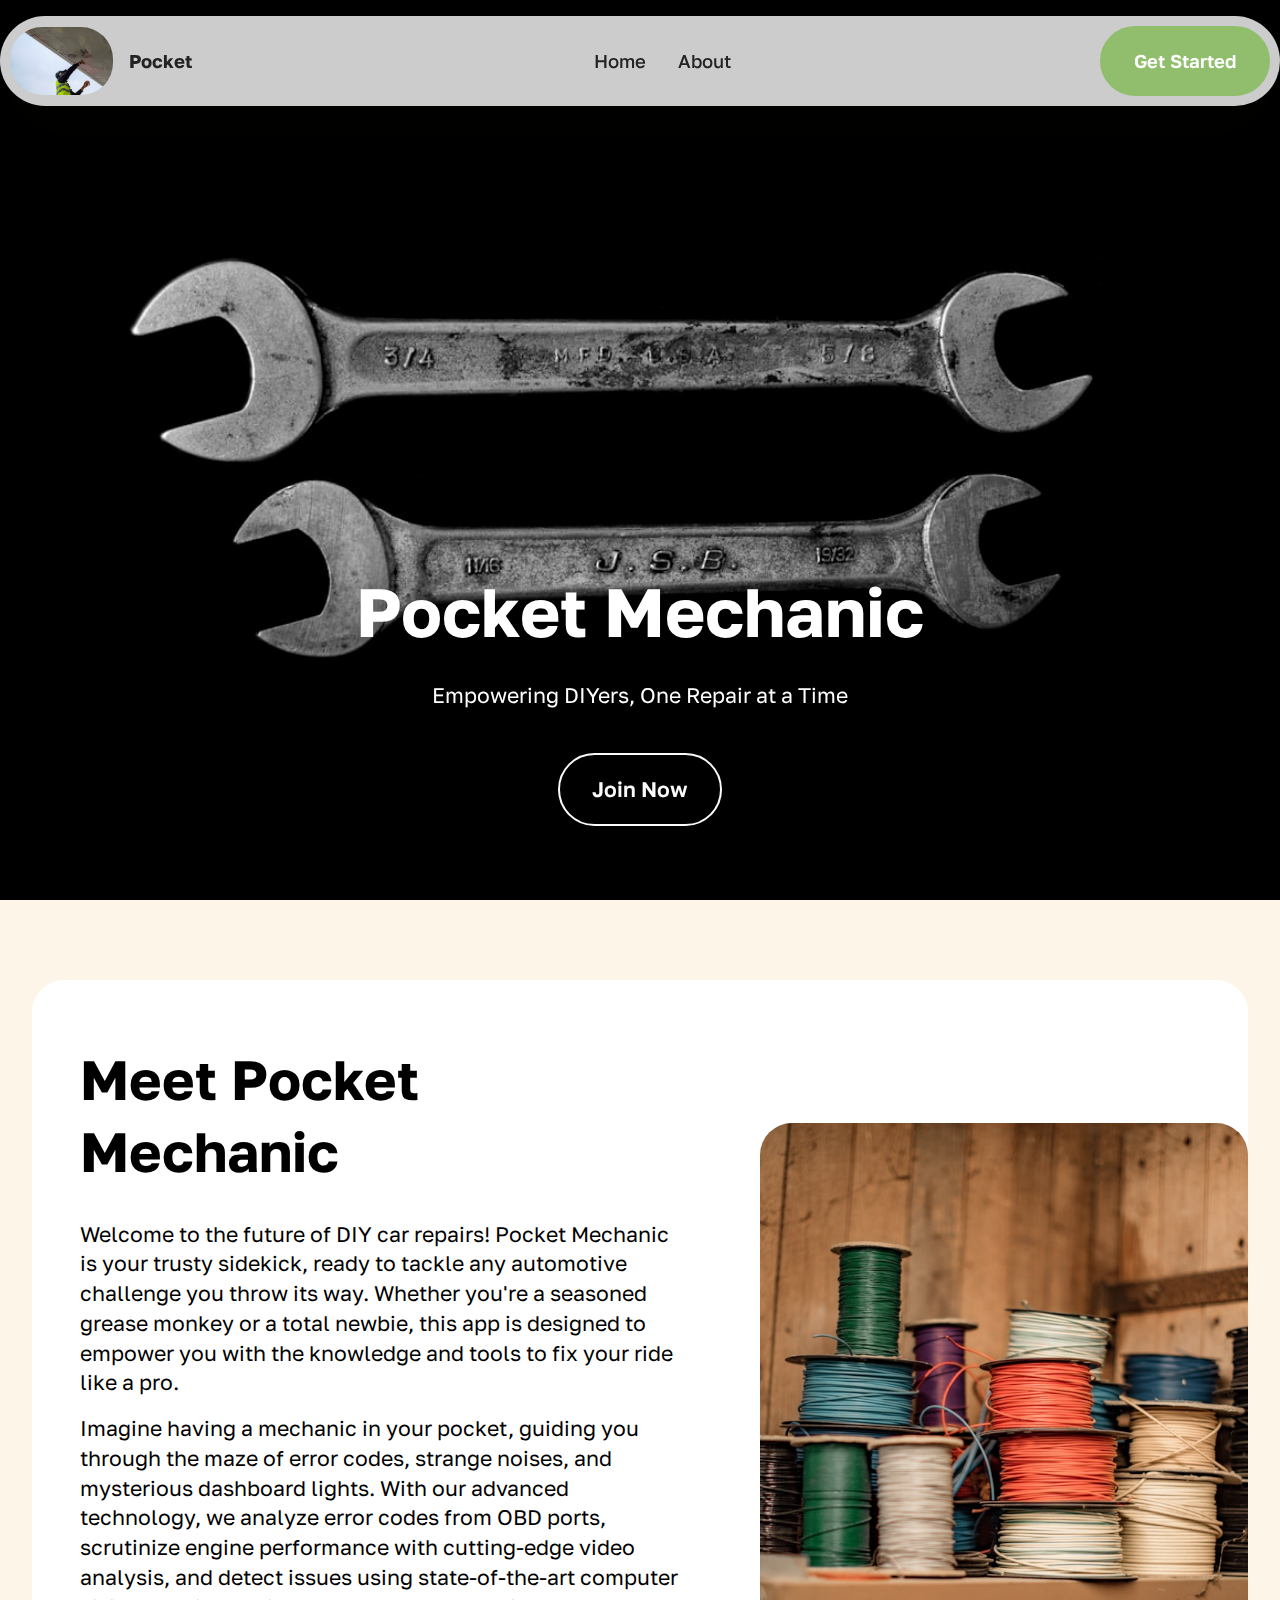
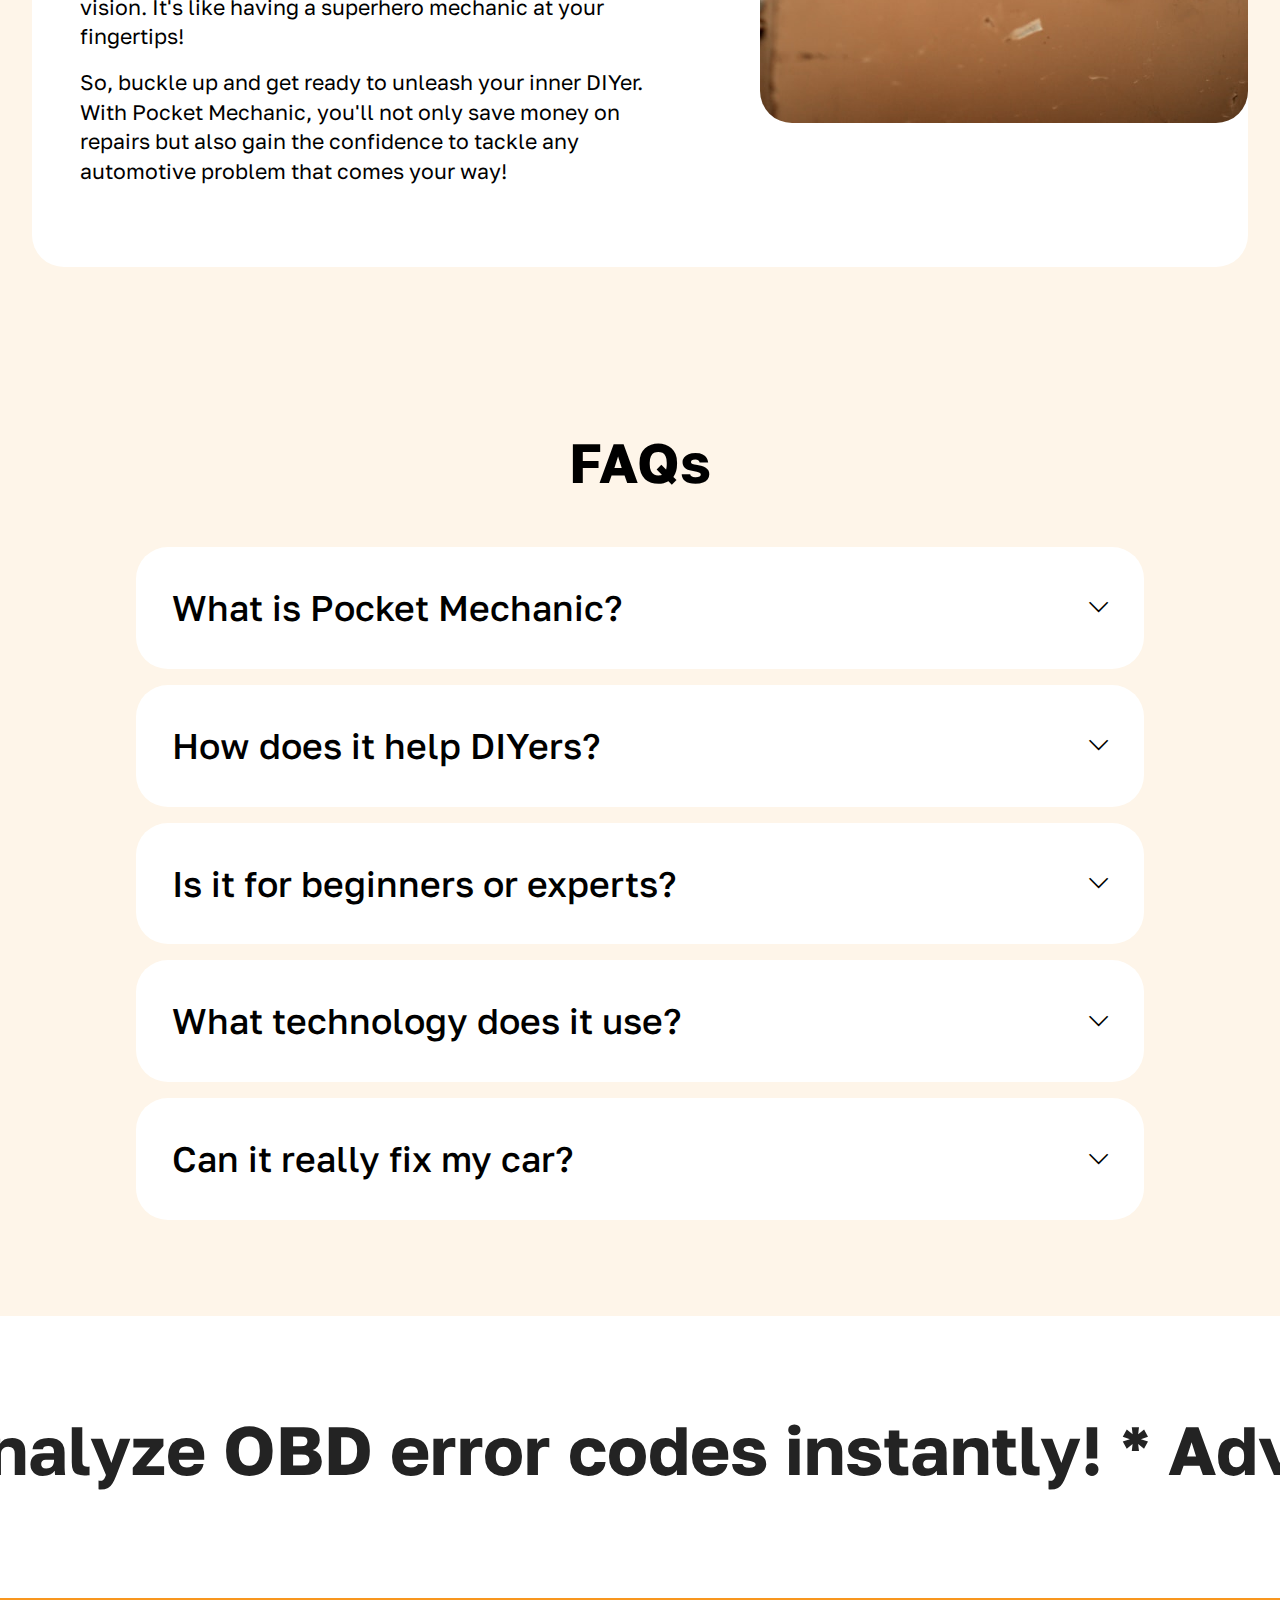
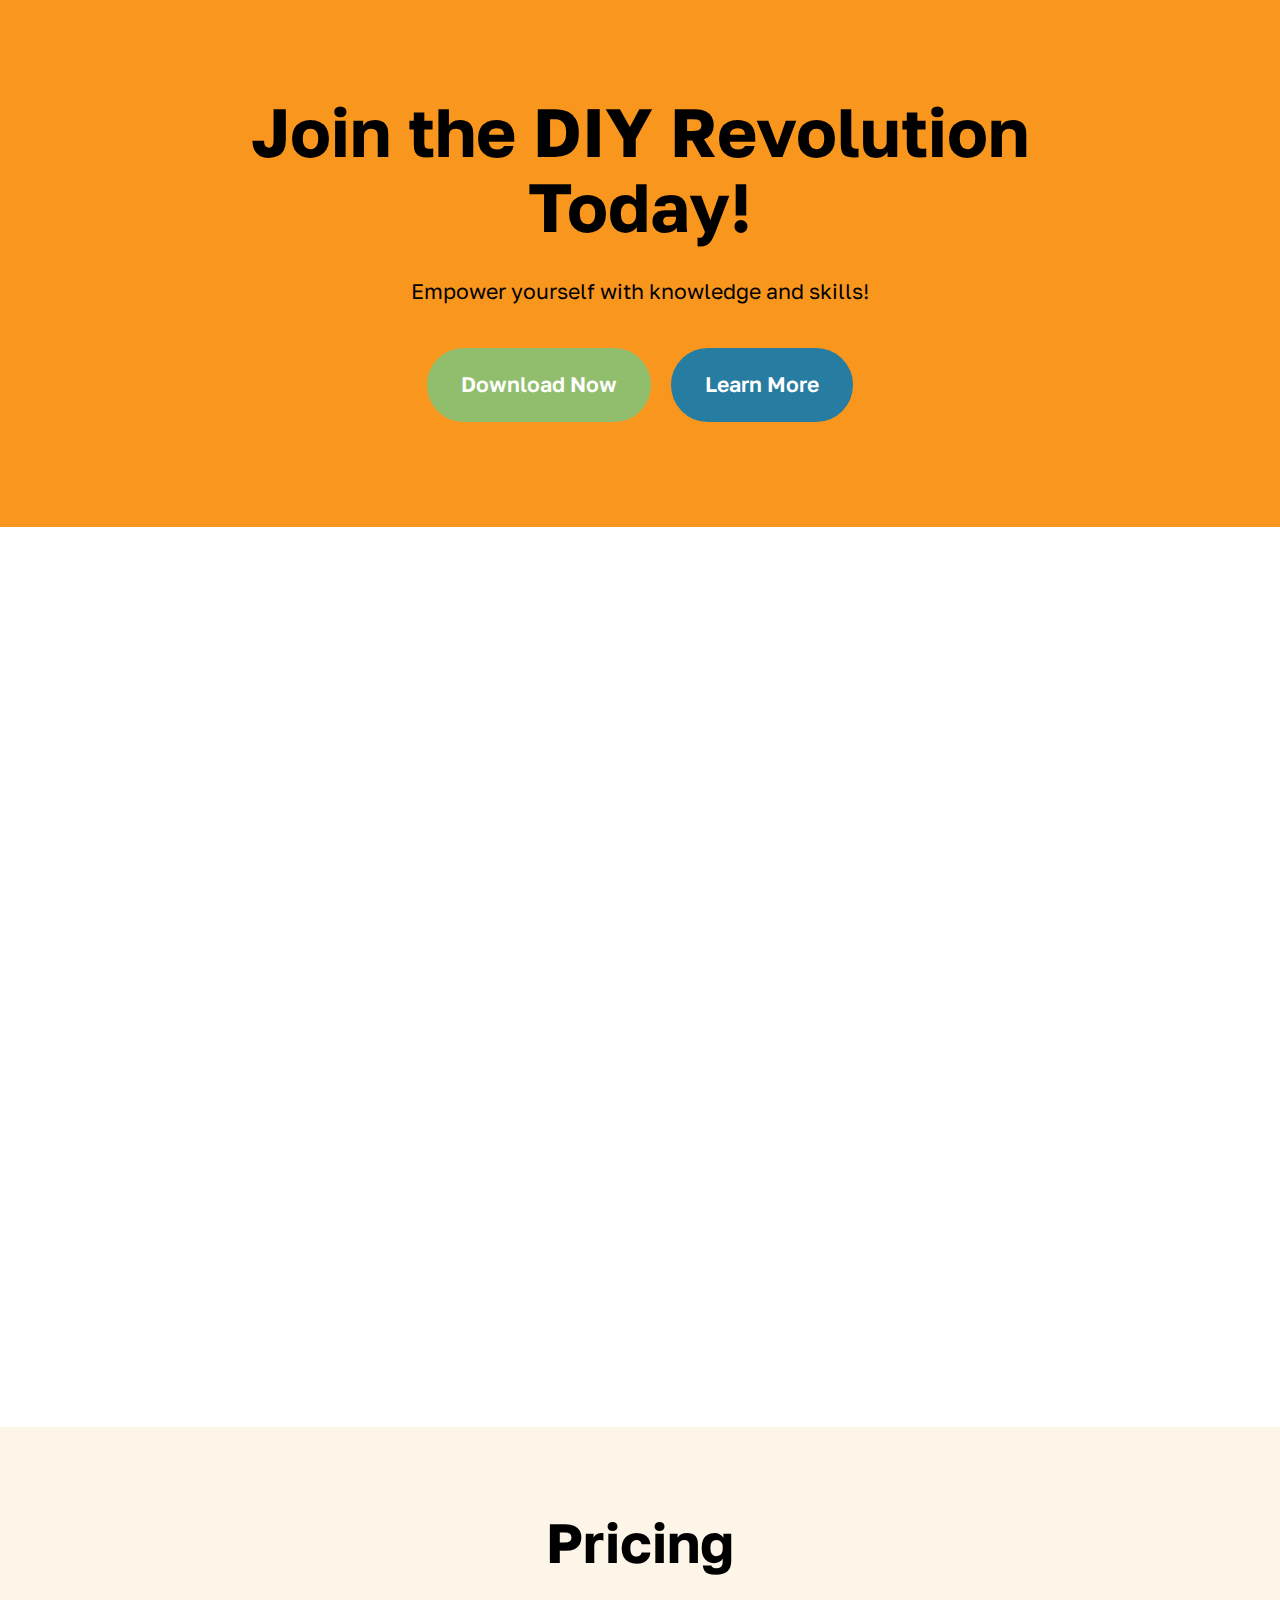
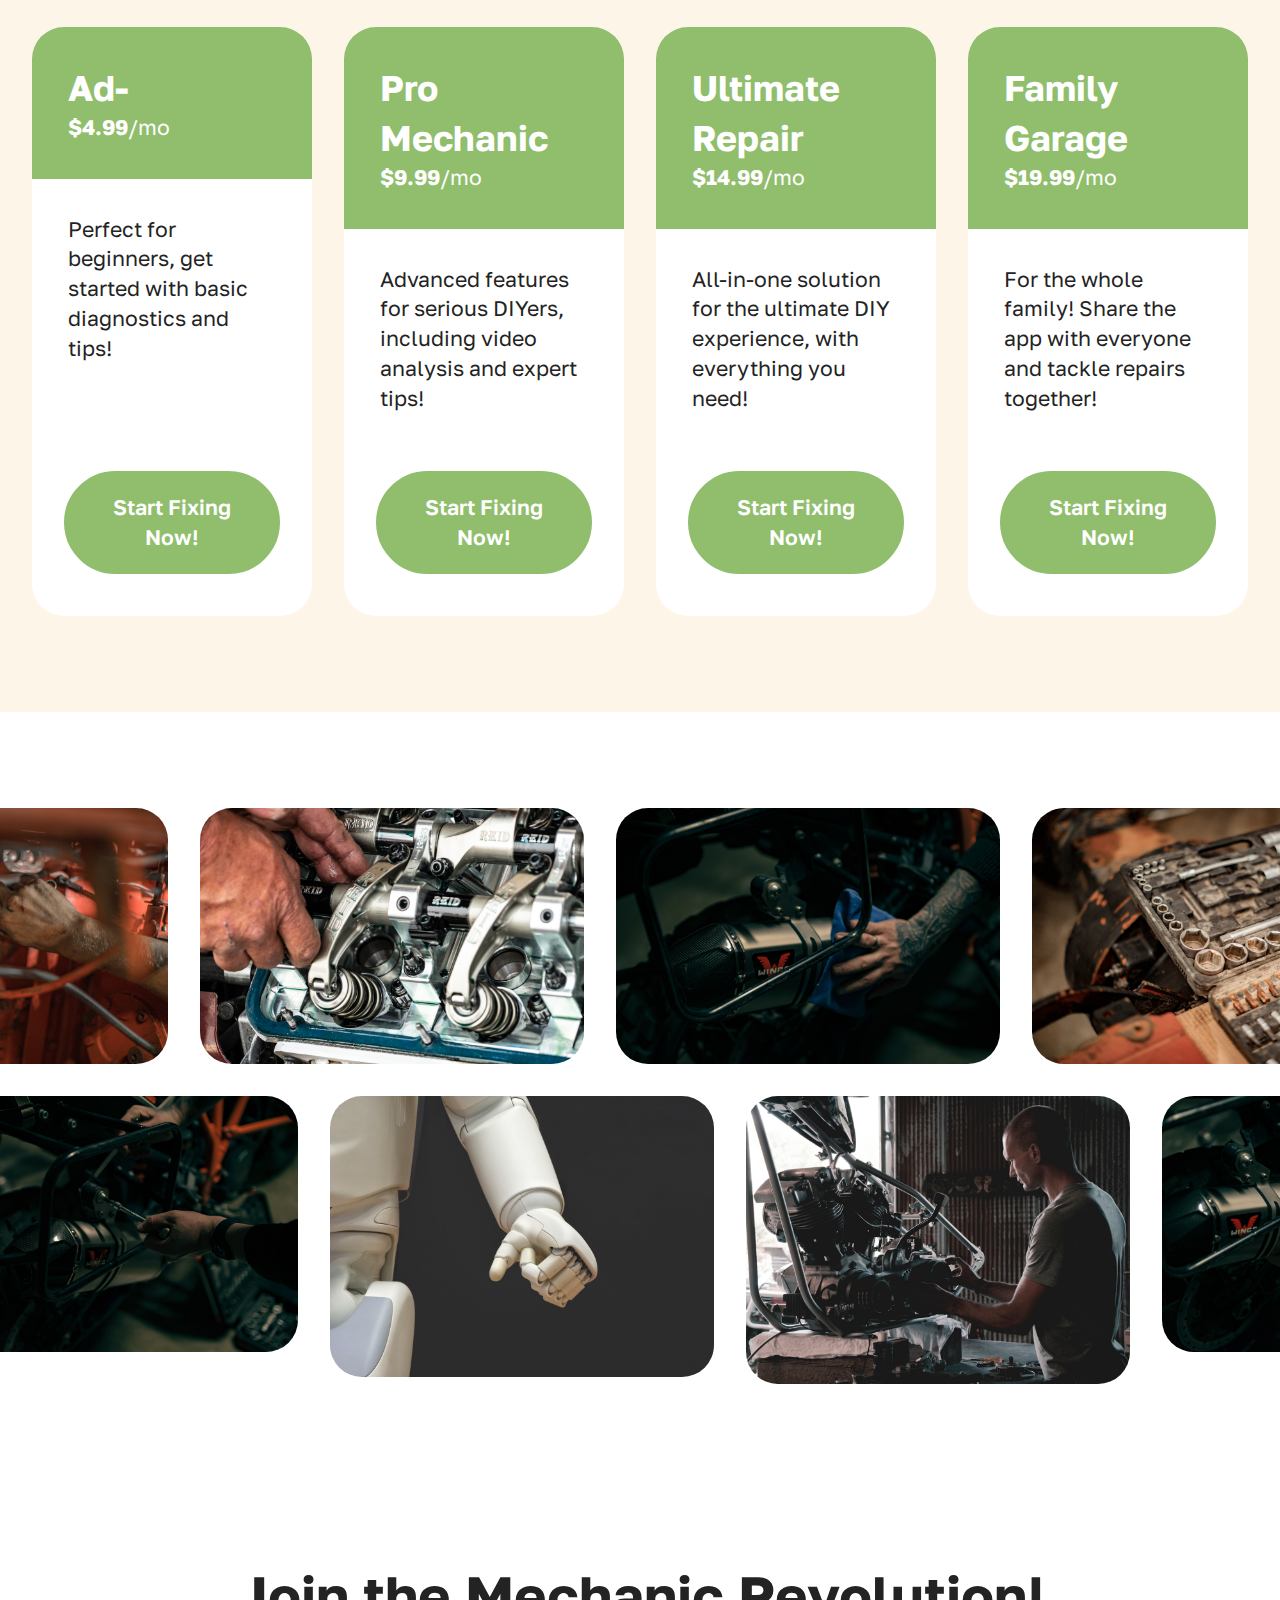
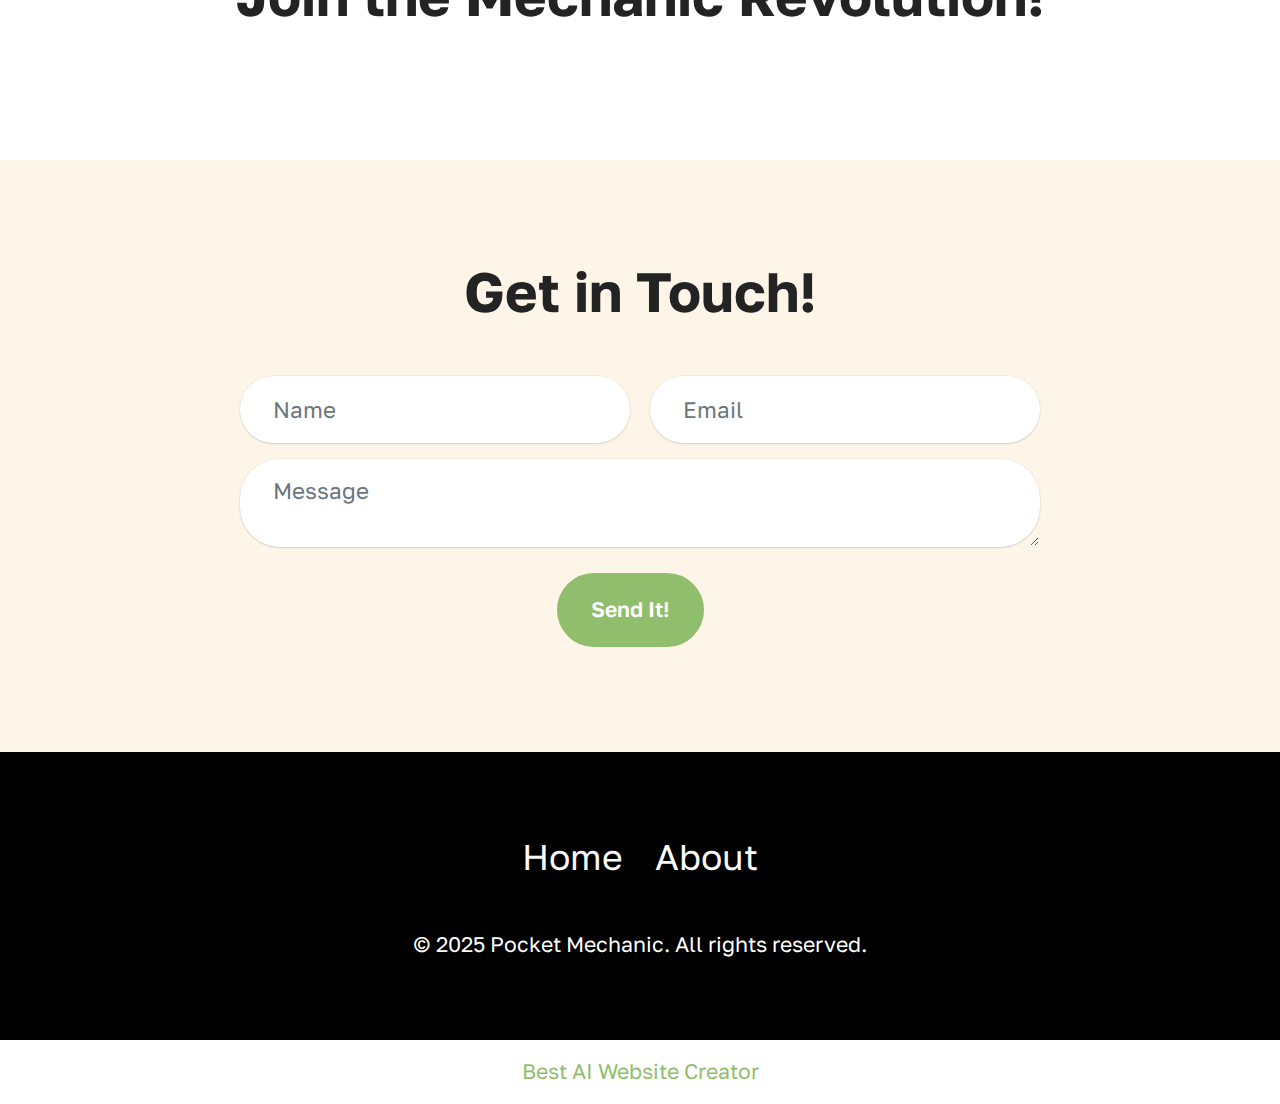
==== index.html @ a7da2019 "initial baseplate for company page" ====
<!DOCTYPE html>
<html  >
<head>
  <!-- Site made with Mobirise Website Builder v5.9.18, https://mobirise.com -->
  <meta charset="UTF-8">
  <meta http-equiv="X-UA-Compatible" content="IE=edge">
  <meta name="generator" content="Mobirise v5.9.18, mobirise.com">
  <meta name="viewport" content="width=device-width, initial-scale=1, minimum-scale=1">
  <link rel="shortcut icon" href="assets/images/photo-1485310818226-f01c4269687f.jpeg" type="image/x-icon">
  <meta name="description" content="Pocket Mechanic empowers DIYers to repair their cars by diagnosing issues, analyzing error codes, and providing video assistance for all experience levels.">
  
  
  <title>Pocket Mechanic</title>
  <link rel="stylesheet" href="assets/web/assets/mobirise-icons2/mobirise2.css">
  <link rel="stylesheet" href="assets/bootstrap/css/bootstrap.min.css">
  <link rel="stylesheet" href="assets/bootstrap/css/bootstrap-grid.min.css">
  <link rel="stylesheet" href="assets/bootstrap/css/bootstrap-reboot.min.css">
  <link rel="stylesheet" href="assets/parallax/jarallax.css">
  <link rel="stylesheet" href="assets/dropdown/css/style.css">
  <link rel="stylesheet" href="assets/socicon/css/styles.css">
  <link rel="stylesheet" href="assets/theme/css/style.css">
  <link rel="preload" href="https://fonts.googleapis.com/css2?family=Golos+Text:wght@400;700&display=swap&display=swap" as="style" onload="this.onload=null;this.rel='stylesheet'">
  <noscript><link rel="stylesheet" href="https://fonts.googleapis.com/css2?family=Golos+Text:wght@400;700&display=swap&display=swap"></noscript>
  <link rel="preload" as="style" href="assets/mobirise/css/mbr-additional.css?v=jLQLqZ"><link rel="stylesheet" href="assets/mobirise/css/mbr-additional.css?v=jLQLqZ" type="text/css">

  
  
  
</head>
<body>
  
  <section data-bs-version="5.1" class="menu menu2 cid-uzS2VTYPEW" once="menu" id="menu-5-uzS2VTYPEW">
	

	<nav class="navbar navbar-dropdown navbar-fixed-top navbar-expand-lg">
		<div class="container">
			<div class="navbar-brand">
				<span class="navbar-logo">
					<a href="https://mobiri.se">
						<img src="assets/images/photo-1485310818226-f01c4269687f.jpeg" alt="Mobirise Website Builder" style="height: 4.3rem;">
					</a>
				</span>
				<span class="navbar-caption-wrap"><a class="navbar-caption text-black display-4" href="https://mobiri.se">Pocket</a></span>
			</div>
			<button class="navbar-toggler" type="button" data-toggle="collapse" data-bs-toggle="collapse" data-target="#navbarSupportedContent" data-bs-target="#navbarSupportedContent" aria-controls="navbarNavAltMarkup" aria-expanded="false" aria-label="Toggle navigation">
				<div class="hamburger">
					<span></span>
					<span></span>
					<span></span>
					<span></span>
				</div>
			</button>
			<div class="collapse navbar-collapse" id="navbarSupportedContent">
				<ul class="navbar-nav nav-dropdown" data-app-modern-menu="true"><li class="nav-item">
						<a class="nav-link link text-black text-primary display-4" href="index.html#hero-17-uzS2VTZpd4">Home</a>
					</li>
					<li class="nav-item">
						<a class="nav-link link text-black text-primary display-4" href="index.html#about-us-5-uzS2VTZmTd" aria-expanded="false">About<br></a>
					</li></ul>
				
				<div class="navbar-buttons mbr-section-btn">
					<a class="btn btn-primary display-4" href="https://mobiri.se">Get Started</a>
				</div>
			</div>
		</div>
	</nav>
</section>

<section data-bs-version="5.1" class="header16 cid-uzS2VTZpd4 mbr-fullscreen mbr-parallax-background" id="hero-17-uzS2VTZpd4">
  
  
  <div class="container-fluid">
    <div class="row">
      <div class="content-wrap col-12 col-md-12">
        <h1 class="mbr-section-title mbr-fonts-style mbr-white mb-4 display-1">
          <strong>Pocket Mechanic</strong>
        </h1>
        
        <p class="mbr-fonts-style mbr-text mbr-white mb-4 display-7">Empowering DIYers, One Repair at a Time</p>
        <div class="mbr-section-btn">
          <a class="btn btn-white-outline display-7" href="https://mobiri.se">Join Now</a>
        </div>
      </div>
    </div>
  </div>
</section>

<section data-bs-version="5.1" class="article05 cid-uzS2VTZmTd" id="about-us-5-uzS2VTZmTd">
  

  
  

  <div class="container">
    <div class="row justify-content-center align-items-center">
      <div class="col-12">
        <div class="card-wrapper">
          <div class="row">
            <div class="col-12 col-md-12 col-lg-5 image-wrapper">
              <img class="w-100" src="assets/images/photo-1599256871679-6a154745680b.jpeg" alt="Mobirise Website Builder">
            </div>
            <div class="col-12 col-lg col-md-12">
              <div class="text-wrapper align-left">
                <h1 class="mbr-section-title mbr-fonts-style mb-4 display-2">
                  <strong>Meet Pocket Mechanic</strong>
                </h1>
                <p class="mbr-text mbr-fonts-style mb-3 display-7">Welcome to the future of DIY car repairs! Pocket Mechanic is your trusty sidekick, ready to tackle any automotive challenge you throw its way. Whether you're a seasoned grease monkey or a total newbie, this app is designed to empower you with the knowledge and tools to fix your ride like a pro.</p>
                <p class="mbr-text mbr-fonts-style mb-3 display-7">Imagine having a mechanic in your pocket, guiding you through the maze of error codes, strange noises, and mysterious dashboard lights. With our advanced technology, we analyze error codes from OBD ports, scrutinize engine performance with cutting-edge video analysis, and detect issues using state-of-the-art computer vision. It's like having a superhero mechanic at your fingertips!</p>
                <p class="mbr-text mbr-fonts-style display-7">So, buckle up and get ready to unleash your inner DIYer. With Pocket Mechanic, you'll not only save money on repairs but also gain the confidence to tackle any automotive problem that comes your way!</p>
                
              </div>
            </div>
          </div>
        </div>
      </div>
    </div>
  </div>
</section>

<section data-bs-version="5.1" class="list1 cid-uzS2VTZFKV" id="faq-1-uzS2VTZFKV">
    
    
    <div class="container">
        <div class="row justify-content-center">
            <div class="col-12 col-md-12 col-lg-10 m-auto">
                <div class="content">
                    <div class="row justify-content-center mb-5">
                        <div class="col-12 content-head">
                            <div class="mbr-section-head">
                                <h4 class="mbr-section-title mbr-fonts-style align-center mb-0 display-2">
                                    <strong>FAQs</strong>
                                </h4>
                                
                            </div>
                        </div>
                    </div>
                    <div id="bootstrap-accordion_2" class="panel-group accordionStyles accordion" role="tablist" aria-multiselectable="true">
                        <div class="card">
                            <div class="card-header" role="tab" id="headingOne">
                                <a role="button" class="panel-title collapsed" data-toggle="collapse" data-bs-toggle="collapse" data-core="" href="#collapse1_2" aria-expanded="false" aria-controls="collapse1">
                                    <h6 class="panel-title-edit mbr-semibold mbr-fonts-style mb-0 display-5">What is Pocket Mechanic?</h6>
                                    <span class="sign mbr-iconfont mobi-mbri-arrow-down"></span>
                                </a>
                            </div>
                            <div id="collapse1_2" class="panel-collapse noScroll collapse" role="tabpanel" aria-labelledby="headingOne" data-parent="#accordion" data-bs-parent="#bootstrap-accordion_2">
                                <div class="panel-body">
                                    <p class="mbr-fonts-style panel-text display-7">Your ultimate sidekick for car repairs!</p>
                                </div>
                            </div>
                        </div>
                        <div class="card">
                            <div class="card-header" role="tab" id="headingOne">
                                <a role="button" class="panel-title collapsed" data-toggle="collapse" data-bs-toggle="collapse" data-core="" href="#collapse2_2" aria-expanded="false" aria-controls="collapse2">
                                    <h6 class="panel-title-edit mbr-semibold mbr-fonts-style mb-0 display-5">How does it help DIYers?</h6>
                                    <span class="sign mbr-iconfont mobi-mbri-arrow-down"></span>
                                </a>
                            </div>
                            <div id="collapse2_2" class="panel-collapse noScroll collapse" role="tabpanel" aria-labelledby="headingOne" data-parent="#accordion" data-bs-parent="#bootstrap-accordion_2">
                                <div class="panel-body">
                                    <p class="mbr-fonts-style panel-text display-7">It decodes error messages and diagnoses issues!</p>
                                </div>
                            </div>
                        </div>
                        <div class="card">
                            <div class="card-header" role="tab" id="headingOne">
                                <a role="button" class="panel-title collapsed" data-toggle="collapse" data-bs-toggle="collapse" data-core="" href="#collapse3_2" aria-expanded="false" aria-controls="collapse3">
                                    <h6 class="panel-title-edit mbr-semibold mbr-fonts-style mb-0 display-5">Is it for beginners or experts?</h6>
                                    <span class="sign mbr-iconfont mobi-mbri-arrow-down"></span>
                                </a>
                            </div>
                            <div id="collapse3_2" class="panel-collapse noScroll collapse" role="tabpanel" aria-labelledby="headingOne" data-parent="#accordion" data-bs-parent="#bootstrap-accordion_2">
                                <div class="panel-body">
                                    <p class="mbr-fonts-style panel-text display-7">Perfect for everyone, from rookies to pros!</p>
                                </div>
                            </div>
                        </div>
                        <div class="card">
                            <div class="card-header" role="tab" id="headingOne">
                                <a role="button" class="panel-title collapsed" data-toggle="collapse" data-bs-toggle="collapse" data-core="" href="#collapse4_2" aria-expanded="false" aria-controls="collapse4">
                                    <h6 class="panel-title-edit mbr-semibold mbr-fonts-style mb-0 display-5">What technology does it use?</h6>
                                    <span class="sign mbr-iconfont mobi-mbri-arrow-down"></span>
                                </a>
                            </div>
                            <div id="collapse4_2" class="panel-collapse noScroll collapse" role="tabpanel" aria-labelledby="headingOne" data-parent="#accordion" data-bs-parent="#bootstrap-accordion_2">
                                <div class="panel-body">
                                    <p class="mbr-fonts-style panel-text display-7">Advanced video analysis and computer vision!</p>
                                </div>
                            </div>
                        </div>
                        <div class="card">
                            <div class="card-header" role="tab" id="headingOne">
                                <a role="button" class="panel-title collapsed" data-toggle="collapse" data-bs-toggle="collapse" data-core="" href="#collapse5_2" aria-expanded="false" aria-controls="collapse5">
                                    <h6 class="panel-title-edit mbr-semibold mbr-fonts-style mb-0 display-5">Can it really fix my car?</h6>
                                    <span class="sign mbr-iconfont mobi-mbri-arrow-down"></span>
                                </a>
                            </div>
                            <div id="collapse5_2" class="panel-collapse noScroll collapse" role="tabpanel" aria-labelledby="headingOne" data-parent="#accordion" data-bs-parent="#bootstrap-accordion_2">
                                <div class="panel-body">
                                    <p class="mbr-fonts-style panel-text display-7">It'll guide you to fix it like a pro!</p>
                                </div>
                            </div>
                        </div>
                        
                    </div>
                </div>
            </div>
        </div>
    </div>
</section>

<section data-bs-version="5.1" class="gallery10 cid-uzS2VU0Jhd" id="features-69-uzS2VU0Jhd">
  


  <div class="container-fluid">

      <div class="loop-container">
        <div class="item display-1" data-linewords="Analyze OBD error codes instantly! * Advanced video analysis for engine performance! * " data-direction="-1" data-speed="0.05">☁️ Best offers ☁️ Free delivery ☁️ Perfect design ☁️ Comfort ☁️ Support 24/7 ☁️ Vibes</div>

        <div class="item display-1" data-linewords="Analyze OBD error codes instantly! * Advanced video analysis for engine performance! * " data-direction="-1" data-speed="0.05">☁️ Best offers ☁️ Free delivery ☁️ Perfect design ☁️ Comfort ☁️ Support 24/7 ☁️ Vibes</div>
      </div>
    
  </div>
</section>

<section data-bs-version="5.1" class="header09 cid-uzS2VU05qk" id="call-to-action-7-uzS2VU05qk">
    
    
    
    <div class="container">
        <div class="row">
            <div class="col-12 col-md-8">
                <h1 class="mbr-section-title mbr-fonts-style mb-4 display-1">
                    <strong>Join the DIY Revolution Today!</strong>
                </h1>
                <p class="mbr-fonts-style mbr-text mb-4 display-7">Empower yourself with knowledge and skills!</p>
                <div class="mbr-section-btn">
                    <a class="btn btn-primary display-7" href="https://mobiri.se">Download Now</a> 
                    <a class="btn btn-secondary display-7" href="https://mobiri.se">Learn More</a>
                </div>
            </div>
        </div>
    </div>
</section>

<section data-bs-version="5.1" class="image02 cid-uzS2VU0Du1 mbr-fullscreen mbr-parallax-background" id="image-13-uzS2VU0Du1">
    
    
    <div class="container">
        <div class="row"></div>
    </div>
</section>

<section data-bs-version="5.1" class="pricing1 cid-uzS2VU0I8c" id="pricing-cards-1-uzS2VU0I8c">
    
    
    <div class="container-fluid">
        <div class="row justify-content-center">
            <div class="col-12 content-head">
                <div class="mbr-section-head mb-5">
                    <h4 class="mbr-section-title mbr-fonts-style align-center mb-0 display-2"><strong>Pricing</strong></h4>
                    
                </div>
            </div>
        </div>
        <div class="row">
            <div class="item features-without-image col-12 col-md-6 col-lg-3 item-mb active">
                <div class="item-wrapper">
                    <div class="item-head">
                        <h5 class="item-title mbr-fonts-style mb-0 display-5">
                            <strong>Ad-</strong></h5>
                        <h6 class="item-subtitle mbr-fonts-style mt-0 mb-0 display-7">
                            <strong>$4.99</strong>/mo
                        </h6>
                    </div>
                    <div class="item-content">
                        <p class="mbr-text mbr-fonts-style display-7">Perfect for beginners, get started with basic diagnostics and tips!</p>
                    </div>
                    <div class="mbr-section-btn item-footer">
                        <a href="" class="btn item-btn btn-primary display-7">Start Fixing Now!</a>
                    </div>
                </div>
            </div>
            <div class="item features-without-image col-12 col-md-6 col-lg-3 item-mb">
                <div class="item-wrapper">
                    <div class="item-head">
                        <h5 class="item-title mbr-fonts-style mb-0 display-5">
                            <strong>Pro Mechanic</strong>
                        </h5>
                        <h6 class="item-subtitle mbr-fonts-style mt-0 mb-0 display-7">
                            <strong>$9.99</strong>/mo
                        </h6>
                    </div>
                    <div class="item-content">
                        <p class="mbr-text mbr-fonts-style display-7">Advanced features for serious DIYers, including video analysis and expert tips!</p>
                    </div>
                    <div class="mbr-section-btn item-footer">
                        <a href="" class="btn item-btn btn-primary display-7">Start Fixing Now!</a>
                    </div>
                </div>
            </div>

            <div class="item features-without-image col-12 col-md-6 col-lg-3 item-mb">
                <div class="item-wrapper">
                    <div class="item-head">
                        <h5 class="item-title mbr-fonts-style mb-0 display-5">
                            <strong>Ultimate Repair</strong>
                        </h5>
                        <h6 class="item-subtitle mbr-fonts-style mt-0 mb-0 display-7">
                            <strong>$14.99</strong>/mo
                        </h6>
                    </div>
                    <div class="item-content">
                        <p class="mbr-text mbr-fonts-style display-7">All-in-one solution for the ultimate DIY experience, with everything you need!</p>
                    </div>
                    <div class="mbr-section-btn item-footer">
                        <a href="" class="btn item-btn btn-primary display-7">Start Fixing Now!</a>
                    </div>
                </div>
            </div>

            <div class="item features-without-image col-12 col-md-6 col-lg-3 item-mb">
                <div class="item-wrapper">
                    <div class="item-head">
                        <h5 class="item-title mbr-fonts-style mb-0 display-5">
                            <strong>Family Garage</strong>
                        </h5>
                        <h6 class="item-subtitle mbr-fonts-style mt-0 mb-0 display-7">
                            <strong>$19.99</strong>/mo
                        </h6>
                    </div>
                    <div class="item-content">
                        <p class="mbr-text mbr-fonts-style display-7">For the whole family! Share the app with everyone and tackle repairs together!</p>
                    </div>
                    <div class="mbr-section-btn item-footer">
                        <a href="" class="btn item-btn btn-primary display-7">Start Fixing Now!</a>
                    </div>
                </div>
            </div>
        </div>
    </div>
</section>

<section data-bs-version="5.1" class="gallery4 cid-uzS2VU0np6" id="gallery-12-uzS2VU0np6">
  
  
  <div class="container-fluid gallery-wrapper">
    <div class="row justify-content-center">
      <div class="col-12 content-head">
        
      </div>
    </div>
    <div class="grid-container">
      <div class="grid-container-1" style="transform: translate3d(-200px, 0px, 0px);">
        <div class="grid-item">
          <img src="assets/images/photo-1599256872237-5dcc0fbe9668.jpeg" alt="Mobirise Website Builder">
        </div>
        <div class="grid-item">
          <img src="assets/images/photo-1633990308758-b26aada5804e.jpeg" alt="Mobirise Website Builder">
        </div>
        <div class="grid-item">
          <img src="assets/images/photo-1636761358756-ef34b4ef036a.jpeg" alt="Mobirise Website Builder">
        </div>
        <div class="grid-item">
          <img src="assets/images/photo-1599256630570-afdac5a9b863.jpeg" alt="Mobirise Website Builder">
        </div>
      </div>
      <div class="grid-container-2" style="transform: translate3d(-70px, 0px, 0px);">
        <div class="grid-item">
          <img src="assets/images/photo-1636761358772-798789548d25.jpeg" alt="Mobirise Website Builder">
        </div>
        <div class="grid-item">
          <img src="assets/images/photo-1535378273068-9bb67d5beacd.jpeg" alt="Mobirise Website Builder">
        </div>
        <div class="grid-item">
          <img src="assets/images/photo-1517524206127-48bbd363f3d7.jpeg" alt="Mobirise Website Builder">
        </div>
        <div class="grid-item">
          <img src="assets/images/photo-1636761358954-cebc0e5dfebb.jpeg" alt="Mobirise Website Builder">
        </div>
      </div>
    </div>
  </div>
</section>

<section data-bs-version="5.1" class="social4 cid-uzS2VU1Gl8" id="follow-us-1-uzS2VU1Gl8">
    
    
    

    <div class="container">
        <div class="media-container-row">
            <div class="col-12">
                <h3 class="mbr-section-title align-center mb-5 mbr-fonts-style display-2">
                    <strong>Join the Mechanic Revolution!</strong>
                </h3>
                <div class="social-list align-center">
                    
                    
                    
                    
                    
                    
                    
                    
                    
                    
                    
                </div>
            </div>
        </div>
    </div>
</section>

<section data-bs-version="5.1" class="form5 cid-uzS2VU1hWl" id="contact-form-2-uzS2VU1hWl">
    
    
    <div class="container">
        <div class="row justify-content-center">
            <div class="col-12 content-head">
                <div class="mbr-section-head mb-5">
                    <h3 class="mbr-section-title mbr-fonts-style align-center mb-0 display-2">
                        <strong>Get in Touch!</strong>
                    </h3>
                    
                </div>
            </div>
        </div>
        <div class="row justify-content-center">
            <div class="col-lg-8 mx-auto mbr-form" data-form-type="formoid">
                <form action="https://mobirise.eu/" method="POST" class="mbr-form form-with-styler" data-form-title="Form Name"><input type="hidden" name="email" data-form-email="true" value="guEW9zhdR9j4Qug8tYwFhsvK3+Ggg02UHNoYr4RKjwijznH4uJjh3lCNgIlqNJsKAMjiv5BU+dGj13x2x0uBfaeKWdZNykgIWi8FunasXC1z5octSH1gdl1xgzSGGG5P">
                    <div class="row">
                        <div hidden="hidden" data-form-alert="" class="alert alert-success col-12">Thanks for filling out the form!</div>
                        <div hidden="hidden" data-form-alert-danger="" class="alert alert-danger col-12">
                            Oops...! some problem!
                        </div>
                    </div>
                    <div class="dragArea row">
                        <div class="col-md col-sm-12 form-group mb-3" data-for="name">
                            <input type="text" name="name" placeholder="Name" data-form-field="name" class="form-control" value="" id="name-contact-form-2-uzS2VU1hWl">
                        </div>
                        <div class="col-md col-sm-12 form-group mb-3" data-for="email">
                            <input type="email" name="email" placeholder="Email" data-form-field="email" class="form-control" value="" id="email-contact-form-2-uzS2VU1hWl">
                        </div>
                        <div class="col-12 form-group mb-3" data-for="textarea">
                            <textarea name="textarea" placeholder="Message" data-form-field="textarea" class="form-control" id="textarea-contact-form-2-uzS2VU1hWl"></textarea>
                        </div>
                        <div class="col-lg-12 col-md-12 col-sm-12 align-center mbr-section-btn">
                            <button type="submit" class="btn btn-primary display-7">Send It!</button>
                        </div>
                    </div>
                </form>
            </div>
        </div>
    </div>
</section>

<section data-bs-version="5.1" class="footer3 cid-uzS2VU1o4w" once="footers" id="footer-6-uzS2VU1o4w">

        

    

    <div class="container">
        <div class="row">
            <div class="row-links">
                <ul class="header-menu">
                  
                  
                  
                  
                <li class="header-menu-item mbr-fonts-style display-5">
                    <a href="#" class="text-white">Home</a>
                  </li><li class="header-menu-item mbr-fonts-style display-5">
                    <a href="#" class="text-white">About</a>
                  </li></ul>
              </div>

            
            <div class="col-12 mt-4">
                <p class="mbr-fonts-style copyright display-7">© 2025 Pocket Mechanic. All rights reserved.</p>
            </div>
        </div>
    </div>
</section><section class="display-7" style="padding: 0;align-items: center;justify-content: center;flex-wrap: wrap;    align-content: center;display: flex;position: relative;height: 4rem;"><a href="https://mobiri.se/2190306" style="flex: 1 1;height: 4rem;position: absolute;width: 100%;z-index: 1;"><img alt="" style="height: 4rem;" src="[data-uri]"></a><p style="margin: 0;text-align: center;" class="display-7">&#8204;</p><a style="z-index:1" href="https://mobirise.com/builder/ai-website-creator.html">Best AI Website Creator</a></section><script src="assets/bootstrap/js/bootstrap.bundle.min.js"></script>  <script src="assets/parallax/jarallax.js"></script>  <script src="assets/smoothscroll/smooth-scroll.js"></script>  <script src="assets/ytplayer/index.js"></script>  <script src="assets/dropdown/js/navbar-dropdown.js"></script>  <script src="assets/mbr-switch-arrow/mbr-switch-arrow.js"></script>  <script src="assets/scrollgallery/scroll-gallery.js"></script>  <script src="assets/theme/js/script.js"></script>  <script src="assets/formoid/formoid.min.js"></script>  
  
  
</body>
</html>
---- assets/web/assets/mobirise-icons2/mobirise2.css ----
@font-face {
  font-family: 'Moririse2';
  font-display: swap;
  src:  url('mobirise2.eot?f2bix4');
  src:  url('mobirise2.eot?f2bix4#iefix') format('embedded-opentype'),
    url('mobirise2.ttf?f2bix4') format('truetype'),
    url('mobirise2.woff?f2bix4') format('woff'),
    url('mobirise2.svg?f2bix4#mobirise2') format('svg');
  font-weight: normal;
  font-style: normal;
}

[class^="mobi-"], [class*=" mobi-"] {
  /* use !important to prevent issues with browser extensions that change fonts */
  font-family: 'Moririse2' !important;
  speak: none;
  font-style: normal;
  font-weight: normal;
  font-variant: normal;
  text-transform: none;
  line-height: 1;

  /* Better Font Rendering =========== */
  -webkit-font-smoothing: antialiased;
  -moz-osx-font-smoothing: grayscale;
}

.mobi-mbri-add-submenu:before {
  content: "\e900";
}
.mobi-mbri-alert:before {
  content: "\e901";
}
.mobi-mbri-align-center:before {
  content: "\e902";
}
.mobi-mbri-align-justify:before {
  content: "\e903";
}
.mobi-mbri-align-left:before {
  content: "\e904";
}
.mobi-mbri-align-right:before {
  content: "\e905";
}
.mobi-mbri-android:before {
  content: "\e906";
}
.mobi-mbri-apple:before {
  content: "\e907";
}
.mobi-mbri-arrow-down:before {
  content: "\e908";
}
.mobi-mbri-arrow-next:before {
  content: "\e909";
}
.mobi-mbri-arrow-prev:before {
  content: "\e90a";
}
.mobi-mbri-arrow-up:before {
  content: "\e90b";
}
.mobi-mbri-bold:before {
  content: "\e90c";
}
.mobi-mbri-bookmark:before {
  content: "\e90d";
}
.mobi-mbri-bootstrap:before {
  content: "\e90e";
}
.mobi-mbri-briefcase:before {
  content: "\e90f";
}
.mobi-mbri-browse:before {
  content: "\e910";
}
.mobi-mbri-bulleted-list:before {
  content: "\e911";
}
.mobi-mbri-calendar:before {
  content: "\e912";
}
.mobi-mbri-camera:before {
  content: "\e913";
}
.mobi-mbri-cart-add:before {
  content: "\e914";
}
.mobi-mbri-cart-full:before {
  content: "\e915";
}
.mobi-mbri-cash:before {
  content: "\e916";
}
.mobi-mbri-change-style:before {
  content: "\e917";
}
.mobi-mbri-chat:before {
  content: "\e918";
}
.mobi-mbri-clock:before {
  content: "\e919";
}
.mobi-mbri-close:before {
  content: "\e91a";
}
.mobi-mbri-cloud:before {
  content: "\e91b";
}
.mobi-mbri-code:before {
  content: "\e91c";
}
.mobi-mbri-contact-form:before {
  content: "\e91d";
}
.mobi-mbri-credit-card:before {
  content: "\e91e";
}
.mobi-mbri-cursor-click:before {
  content: "\e91f";
}
.mobi-mbri-cust-feedback:before {
  content: "\e920";
}
.mobi-mbri-database:before {
  content: "\e921";
}
.mobi-mbri-delivery:before {
  content: "\e922";
}
.mobi-mbri-desktop:before {
  content: "\e923";
}
.mobi-mbri-devices:before {
  content: "\e924";
}
.mobi-mbri-down:before {
  content: "\e925";
}
.mobi-mbri-download-2:before {
  content: "\e926";
}
.mobi-mbri-download:before {
  content: "\e927";
}
.mobi-mbri-drag-n-drop-2:before {
  content: "\e928";
}
.mobi-mbri-drag-n-drop:before {
  content: "\e929";
}
.mobi-mbri-edit-2:before {
  content: "\e92a";
}
.mobi-mbri-edit:before {
  content: "\e92b";
}
.mobi-mbri-error:before {
  content: "\e92c";
}
.mobi-mbri-extension:before {
  content: "\e92d";
}
.mobi-mbri-features:before {
  content: "\e92e";
}
.mobi-mbri-file:before {
  content: "\e92f";
}
.mobi-mbri-flag:before {
  content: "\e930";
}
.mobi-mbri-folder:before {
  content: "\e931";
}
.mobi-mbri-gift:before {
  content: "\e932";
}
.mobi-mbri-github:before {
  content: "\e933";
}
.mobi-mbri-globe-2:before {
  content: "\e934";
}
.mobi-mbri-globe:before {
  content: "\e935";
}
.mobi-mbri-growing-chart:before {
  content: "\e936";
}
.mobi-mbri-hearth:before {
  content: "\e937";
}
.mobi-mbri-help:before {
  content: "\e938";
}
.mobi-mbri-home:before {
  content: "\e939";
}
.mobi-mbri-hot-cup:before {
  content: "\e93a";
}
.mobi-mbri-idea:before {
  content: "\e93b";
}
.mobi-mbri-image-gallery:before {
  content: "\e93c";
}
.mobi-mbri-image-slider:before {
  content: "\e93d";
}
.mobi-mbri-info:before {
  content: "\e93e";
}
.mobi-mbri-italic:before {
  content: "\e93f";
}
.mobi-mbri-key:before {
  content: "\e940";
}
.mobi-mbri-laptop:before {
  content: "\e941";
}
.mobi-mbri-layers:before {
  content: "\e942";
}
.mobi-mbri-left-right:before {
  content: "\e943";
}
.mobi-mbri-left:before {
  content: "\e944";
}
.mobi-mbri-letter:before {
  content: "\e945";
}
.mobi-mbri-like:before {
  content: "\e946";
}
.mobi-mbri-link:before {
  content: "\e947";
}
.mobi-mbri-lock:before {
  content: "\e948";
}
.mobi-mbri-login:before {
  content: "\e949";
}
.mobi-mbri-logout:before {
  content: "\e94a";
}
.mobi-mbri-magic-stick:before {
  content: "\e94b";
}
.mobi-mbri-map-pin:before {
  content: "\e94c";
}
.mobi-mbri-menu:before {
  content: "\e94d";
}
.mobi-mbri-mobile-2:before {
  content: "\e94e";
}
.mobi-mbri-mobile-horizontal:before {
  content: "\e94f";
}
.mobi-mbri-mobile:before {
  content: "\e950";
}
.mobi-mbri-mobirise:before {
  content: "\e951";
}
.mobi-mbri-more-horizontal:before {
  content: "\e952";
}
.mobi-mbri-more-vertical:before {
  content: "\e953";
}
.mobi-mbri-music:before {
  content: "\e954";
}
.mobi-mbri-new-file:before {
  content: "\e955";
}
.mobi-mbri-numbered-list:before {
  content: "\e956";
}
.mobi-mbri-opened-folder:before {
  content: "\e957";
}
.mobi-mbri-pages:before {
  content: "\e958";
}
.mobi-mbri-paper-plane:before {
  content: "\e959";
}
.mobi-mbri-paperclip:before {
  content: "\e95a";
}
.mobi-mbri-phone:before {
  content: "\e95b";
}
.mobi-mbri-photo:before {
  content: "\e95c";
}
.mobi-mbri-photos:before {
  content: "\e95d";
}
.mobi-mbri-pin:before {
  content: "\e95e";
}
.mobi-mbri-play:before {
  content: "\e95f";
}
.mobi-mbri-plus:before {
  content: "\e960";
}
.mobi-mbri-preview:before {
  content: "\e961";
}
.mobi-mbri-print:before {
  content: "\e962";
}
.mobi-mbri-protect:before {
  content: "\e963";
}
.mobi-mbri-question:before {
  content: "\e964";
}
.mobi-mbri-quote-left:before {
  content: "\e965";
}
.mobi-mbri-quote-right:before {
  content: "\e966";
}
.mobi-mbri-redo:before {
  content: "\e967";
}
.mobi-mbri-refresh:before {
  content: "\e968";
}
.mobi-mbri-responsive-2:before {
  content: "\e969";
}
.mobi-mbri-responsive:before {
  content: "\e96a";
}
.mobi-mbri-right:before {
  content: "\e96b";
}
.mobi-mbri-rocket:before {
  content: "\e96c";
}
.mobi-mbri-sad-face:before {
  content: "\e96d";
}
.mobi-mbri-sale:before {
  content: "\e96e";
}
.mobi-mbri-save:before {
  content: "\e96f";
}
.mobi-mbri-search:before {
  content: "\e970";
}
.mobi-mbri-setting-2:before {
  content: "\e971";
}
.mobi-mbri-setting-3:before {
  content: "\e972";
}
.mobi-mbri-setting:before {
  content: "\e973";
}
.mobi-mbri-share:before {
  content: "\e974";
}
.mobi-mbri-shopping-bag:before {
  content: "\e975";
}
.mobi-mbri-shopping-basket:before {
  content: "\e976";
}
.mobi-mbri-shopping-cart:before {
  content: "\e977";
}
.mobi-mbri-sites:before {
  content: "\e978";
}
.mobi-mbri-smile-face:before {
  content: "\e979";
}
.mobi-mbri-speed:before {
  content: "\e97a";
}
.mobi-mbri-star:before {
  content: "\e97b";
}
.mobi-mbri-success:before {
  content: "\e97c";
}
.mobi-mbri-sun:before {
  content: "\e97d";
}
.mobi-mbri-sun2:before {
  content: "\e97e";
}
.mobi-mbri-tablet-vertical:before {
  content: "\e97f";
}
.mobi-mbri-tablet:before {
  content: "\e980";
}
.mobi-mbri-target:before {
  content: "\e981";
}
.mobi-mbri-timer:before {
  content: "\e982";
}
.mobi-mbri-to-ftp:before {
  content: "\e983";
}
.mobi-mbri-to-local-drive:before {
  content: "\e984";
}
.mobi-mbri-touch-swipe:before {
  content: "\e985";
}
.mobi-mbri-touch:before {
  content: "\e986";
}
.mobi-mbri-trash:before {
  content: "\e987";
}
.mobi-mbri-underline:before {
  content: "\e988";
}
.mobi-mbri-undo:before {
  content: "\e989";
}
.mobi-mbri-unlink:before {
  content: "\e98a";
}
.mobi-mbri-unlock:before {
  content: "\e98b";
}
.mobi-mbri-up-down:before {
  content: "\e98c";
}
.mobi-mbri-up:before {
  content: "\e98d";
}
.mobi-mbri-update:before {
  content: "\e98e";
}
.mobi-mbri-upload-2:before {
  content: "\e98f";
}
.mobi-mbri-upload:before {
  content: "\e990";
}
.mobi-mbri-user-2:before {
  content: "\e991";
}
.mobi-mbri-user:before {
  content: "\e992";
}
.mobi-mbri-users:before {
  content: "\e993";
}
.mobi-mbri-video-play:before {
  content: "\e994";
}
.mobi-mbri-video:before {
  content: "\e995";
}
.mobi-mbri-watch:before {
  content: "\e996";
}
.mobi-mbri-website-theme-2:before {
  content: "\e997";
}
.mobi-mbri-website-theme:before {
  content: "\e998";
}
.mobi-mbri-wifi:before {
  content: "\e999";
}
.mobi-mbri-windows:before {
  content: "\e99a";
}
.mobi-mbri-zoom-in:before {
  content: "\e99b";
}
.mobi-mbri-zoom-out:before {
  content: "\e99c";
}
---- assets/parallax/jarallax.css ----
.jarallax {
    position: relative;
    z-index: 0;
}
.jarallax > .jarallax-img {
    position: absolute;
    object-fit: cover;
    /* support for plugin https://github.com/bfred-it/object-fit-images */
    font-family: 'object-fit: cover;';
    top: 0;
    left: 0;
    width: 100%;
    height: 100%;
    z-index: -1;
}
---- assets/dropdown/css/style.css ----
.navbar-dropdown {
  left: 0;
  padding: 0;
  position: absolute;
  right: 0;
  top: 0;
  transition: all 0.45s ease;
  z-index: 1030;
  background: #282828; }
  .navbar-dropdown .navbar-logo {
    margin-right: 0.8rem;
    transition: margin 0.3s ease-in-out;
    vertical-align: middle; }
    .navbar-dropdown .navbar-logo img {
      height: 3.125rem;
      transition: all 0.3s ease-in-out; }
    .navbar-dropdown .navbar-logo.mbr-iconfont {
      font-size: 3.125rem;
      line-height: 3.125rem; }
  .navbar-dropdown .navbar-caption {
    font-weight: 700;
    white-space: normal;
    vertical-align: -4px;
    line-height: 3.125rem !important; }
    .navbar-dropdown .navbar-caption, .navbar-dropdown .navbar-caption:hover {
      color: inherit;
      text-decoration: none; }
  .navbar-dropdown .mbr-iconfont + .navbar-caption {
    vertical-align: -1px; }
  .navbar-dropdown.navbar-fixed-top {
    position: fixed; }
  .navbar-dropdown .navbar-brand span {
    vertical-align: -4px; }
  .navbar-dropdown.bg-color.transparent {
    background: none; }
  .navbar-dropdown.navbar-short .navbar-brand {
    padding: 0.625rem 0; }
    .navbar-dropdown.navbar-short .navbar-brand span {
      vertical-align: -1px; }
  .navbar-dropdown.navbar-short .navbar-caption {
    line-height: 2.375rem !important;
    vertical-align: -2px; }
  .navbar-dropdown.navbar-short .navbar-logo {
    margin-right: 0.5rem; }
    .navbar-dropdown.navbar-short .navbar-logo img {
      height: 2.375rem; }
    .navbar-dropdown.navbar-short .navbar-logo.mbr-iconfont {
      font-size: 2.375rem;
      line-height: 2.375rem; }
  .navbar-dropdown.navbar-short .mbr-table-cell {
    height: 3.625rem; }
  .navbar-dropdown .navbar-close {
    left: 0.6875rem;
    position: fixed;
    top: 0.75rem;
    z-index: 1000; }
  .navbar-dropdown .hamburger-icon {
    content: "";
    display: inline-block;
    vertical-align: middle;
    width: 16px;
    -webkit-box-shadow: 0 -6px 0 1px #282828,0 0 0 1px #282828,0 6px 0 1px #282828;
    -moz-box-shadow: 0 -6px 0 1px #282828,0 0 0 1px #282828,0 6px 0 1px #282828;
    box-shadow: 0 -6px 0 1px #282828,0 0 0 1px #282828,0 6px 0 1px #282828; }

.dropdown-menu .dropdown-toggle[data-toggle="dropdown-submenu"]::after {
  border-bottom: 0.35em solid transparent;
  border-left: 0.35em solid;
  border-right: 0;
  border-top: 0.35em solid transparent;
  margin-left: 0.3rem; }

.dropdown-menu .dropdown-item:focus {
  outline: 0; }

.nav-dropdown {
  font-size: 0.75rem;
  font-weight: 500;
  height: auto !important; }
  .nav-dropdown .nav-btn {
    padding-left: 1rem; }
  .nav-dropdown .link {
    margin: .667em 1.667em;
    font-weight: 500;
    padding: 0;
    transition: color .2s ease-in-out; }
    .nav-dropdown .link.dropdown-toggle {
      margin-right: 2.583em; }
      .nav-dropdown .link.dropdown-toggle::after {
        margin-left: .25rem;
        border-top: 0.35em solid;
        border-right: 0.35em solid transparent;
        border-left: 0.35em solid transparent;
        border-bottom: 0; }
      .nav-dropdown .link.dropdown-toggle[aria-expanded="true"] {
        margin: 0;
        padding: 0.667em 3.263em  0.667em 1.667em; }
  .nav-dropdown .link::after,
  .nav-dropdown .dropdown-item::after {
    color: inherit; }
  .nav-dropdown .btn {
    font-size: 0.75rem;
    font-weight: 700;
    letter-spacing: 0;
    margin-bottom: 0;
    padding-left: 1.25rem;
    padding-right: 1.25rem; }
  .nav-dropdown .dropdown-menu {
    border-radius: 0;
    border: 0;
    left: 0;
    margin: 0;
    padding-bottom: 1.25rem;
    padding-top: 1.25rem;
    position: relative; }
  .nav-dropdown .dropdown-submenu {
    margin-left: 0.125rem;
    top: 0; }
  .nav-dropdown .dropdown-item {
    font-weight: 500;
    line-height: 2;
    padding: 0.3846em 4.615em 0.3846em 1.5385em;
    position: relative;
    transition: color .2s ease-in-out, background-color .2s ease-in-out; }
    .nav-dropdown .dropdown-item::after {
      margin-top: -0.3077em;
      position: absolute;
      right: 1.1538em;
      top: 50%; }
    .nav-dropdown .dropdown-item:focus, .nav-dropdown .dropdown-item:hover {
      background: none; }

@media (max-width: 767px) {
  .nav-dropdown.navbar-toggleable-sm {
    bottom: 0;
    display: none;
    left: 0;
    overflow-x: hidden;
    position: fixed;
    top: 0;
    transform: translateX(-100%);
    -ms-transform: translateX(-100%);
    -webkit-transform: translateX(-100%);
    width: 18.75rem;
    z-index: 999; } }
.nav-dropdown.navbar-toggleable-xl {
  bottom: 0;
  display: none;
  left: 0;
  overflow-x: hidden;
  position: fixed;
  top: 0;
  transform: translateX(-100%);
  -ms-transform: translateX(-100%);
  -webkit-transform: translateX(-100%);
  width: 18.75rem;
  z-index: 999; }

.nav-dropdown-sm {
  display: block !important;
  overflow-x: hidden;
  overflow: auto;
  padding-top: 3.875rem; }
  .nav-dropdown-sm::after {
    content: "";
    display: block;
    height: 3rem;
    width: 100%; }
  .nav-dropdown-sm.collapse.in ~ .navbar-close {
    display: block !important; }
  .nav-dropdown-sm.collapsing, .nav-dropdown-sm.collapse.in {
    transform: translateX(0);
    -ms-transform: translateX(0);
    -webkit-transform: translateX(0);
    transition: all 0.25s ease-out;
    -webkit-transition: all 0.25s ease-out;
    background: #282828; }
  .nav-dropdown-sm.collapsing[aria-expanded="false"] {
    transform: translateX(-100%);
    -ms-transform: translateX(-100%);
    -webkit-transform: translateX(-100%); }
  .nav-dropdown-sm .nav-item {
    display: block;
    margin-left: 0 !important;
    padding-left: 0; }
  .nav-dropdown-sm .link,
  .nav-dropdown-sm .dropdown-item {
    border-top: 1px dotted rgba(255, 255, 255, 0.1);
    font-size: 0.8125rem;
    line-height: 1.6;
    margin: 0 !important;
    padding: 0.875rem 2.4rem 0.875rem 1.5625rem !important;
    position: relative;
    white-space: normal; }
    .nav-dropdown-sm .link:focus, .nav-dropdown-sm .link:hover,
    .nav-dropdown-sm .dropdown-item:focus,
    .nav-dropdown-sm .dropdown-item:hover {
      background: rgba(0, 0, 0, 0.2) !important;
      color: #c0a375; }
  .nav-dropdown-sm .nav-btn {
    position: relative;
    padding: 1.5625rem 1.5625rem 0 1.5625rem; }
    .nav-dropdown-sm .nav-btn::before {
      border-top: 1px dotted rgba(255, 255, 255, 0.1);
      content: "";
      left: 0;
      position: absolute;
      top: 0;
      width: 100%; }
    .nav-dropdown-sm .nav-btn + .nav-btn {
      padding-top: 0.625rem; }
      .nav-dropdown-sm .nav-btn + .nav-btn::before {
        display: none; }
  .nav-dropdown-sm .btn {
    padding: 0.625rem 0; }
  .nav-dropdown-sm .dropdown-toggle[data-toggle="dropdown-submenu"]::after {
    margin-left: .25rem;
    border-top: 0.35em solid;
    border-right: 0.35em solid transparent;
    border-left: 0.35em solid transparent;
    border-bottom: 0; }
  .nav-dropdown-sm .dropdown-toggle[data-toggle="dropdown-submenu"][aria-expanded="true"]::after {
    border-top: 0;
    border-right: 0.35em solid transparent;
    border-left: 0.35em solid transparent;
    border-bottom: 0.35em solid; }
  .nav-dropdown-sm .dropdown-menu {
    margin: 0;
    padding: 0;
    position: relative;
    top: 0;
    left: 0;
    width: 100%;
    border: 0;
    float: none;
    border-radius: 0;
    background: none; }
  .nav-dropdown-sm .dropdown-submenu {
    left: 100%;
    margin-left: 0.125rem;
    margin-top: -1.25rem;
    top: 0; }

.navbar-toggleable-sm .nav-dropdown .dropdown-menu {
  position: absolute; }

.navbar-toggleable-sm .nav-dropdown .dropdown-submenu {
  left: 100%;
  margin-left: 0.125rem;
  margin-top: -1.25rem;
  top: 0; }

.navbar-toggleable-sm.opened .nav-dropdown .dropdown-menu {
  position: relative; }

.navbar-toggleable-sm.opened .nav-dropdown .dropdown-submenu {
  left: 0;
  margin-left: 00rem;
  margin-top: 0rem;
  top: 0; }

.is-builder .nav-dropdown.collapsing {
  transition: none !important; }
---- assets/socicon/css/styles.css ----
@charset "UTF-8";

@font-face {
  font-family: 'Socicon';
  src:  url('../fonts/socicon.eot');
  src:  url('../fonts/socicon.eot?#iefix') format('embedded-opentype'),
    url('../fonts/socicon.woff2') format('woff2'),
    url('../fonts/socicon.ttf') format('truetype'),
    url('../fonts/socicon.woff') format('woff'),
    url('../fonts/socicon.svg#socicon') format('svg');
  font-weight: normal;
  font-style: normal;
  font-display: swap;
}

[data-icon]:before {
  font-family: "socicon" !important;
  content: attr(data-icon);
  font-style: normal !important;
  font-weight: normal !important;
  font-variant: normal !important;
  text-transform: none !important;
  speak: none;
  line-height: 1;
  -webkit-font-smoothing: antialiased;
  -moz-osx-font-smoothing: grayscale;
}

[class^="socicon-"], [class*=" socicon-"] {
  /* use !important to prevent issues with browser extensions that change fonts */
  font-family: 'Socicon' !important;
  speak: none;
  font-style: normal;
  font-weight: normal;
  font-variant: normal;
  text-transform: none;
  line-height: 1;

  /* Better Font Rendering =========== */
  -webkit-font-smoothing: antialiased;
  -moz-osx-font-smoothing: grayscale;
}

.socicon-500px:before {
  content: "\e000";
}
.socicon-8tracks:before {
  content: "\e001";
}
.socicon-airbnb:before {
  content: "\e002";
}
.socicon-alliance:before {
  content: "\e003";
}
.socicon-amazon:before {
  content: "\e004";
}
.socicon-amplement:before {
  content: "\e005";
}
.socicon-android:before {
  content: "\e006";
}
.socicon-angellist:before {
  content: "\e007";
}
.socicon-apple:before {
  content: "\e008";
}
.socicon-appnet:before {
  content: "\e009";
}
.socicon-baidu:before {
  content: "\e00a";
}
.socicon-bandcamp:before {
  content: "\e00b";
}
.socicon-battlenet:before {
  content: "\e00c";
}
.socicon-mixer:before {
  content: "\e00d";
}
.socicon-bebee:before {
  content: "\e00e";
}
.socicon-bebo:before {
  content: "\e00f";
}
.socicon-behance:before {
  content: "\e010";
}
.socicon-blizzard:before {
  content: "\e011";
}
.socicon-blogger:before {
  content: "\e012";
}
.socicon-buffer:before {
  content: "\e013";
}
.socicon-chrome:before {
  content: "\e014";
}
.socicon-coderwall:before {
  content: "\e015";
}
.socicon-curse:before {
  content: "\e016";
}
.socicon-dailymotion:before {
  content: "\e017";
}
.socicon-deezer:before {
  content: "\e018";
}
.socicon-delicious:before {
  content: "\e019";
}
.socicon-deviantart:before {
  content: "\e01a";
}
.socicon-diablo:before {
  content: "\e01b";
}
.socicon-digg:before {
  content: "\e01c";
}
.socicon-discord:before {
  content: "\e01d";
}
.socicon-disqus:before {
  content: "\e01e";
}
.socicon-douban:before {
  content: "\e01f";
}
.socicon-draugiem:before {
  content: "\e020";
}
.socicon-dribbble:before {
  content: "\e021";
}
.socicon-drupal:before {
  content: "\e022";
}
.socicon-ebay:before {
  content: "\e023";
}
.socicon-ello:before {
  content: "\e024";
}
.socicon-endomodo:before {
  content: "\e025";
}
.socicon-envato:before {
  content: "\e026";
}
.socicon-etsy:before {
  content: "\e027";
}
.socicon-facebook:before {
  content: "\e028";
}
.socicon-feedburner:before {
  content: "\e029";
}
.socicon-filmweb:before {
  content: "\e02a";
}
.socicon-firefox:before {
  content: "\e02b";
}
.socicon-flattr:before {
  content: "\e02c";
}
.socicon-flickr:before {
  content: "\e02d";
}
.socicon-formulr:before {
  content: "\e02e";
}
.socicon-forrst:before {
  content: "\e02f";
}
.socicon-foursquare:before {
  content: "\e030";
}
.socicon-friendfeed:before {
  content: "\e031";
}
.socicon-github:before {
  content: "\e032";
}
.socicon-goodreads:before {
  content: "\e033";
}
.socicon-google:before {
  content: "\e034";
}
.socicon-googlescholar:before {
  content: "\e035";
}
.socicon-googlegroups:before {
  content: "\e036";
}
.socicon-googlephotos:before {
  content: "\e037";
}
.socicon-googleplus:before {
  content: "\e038";
}
.socicon-grooveshark:before {
  content: "\e039";
}
.socicon-hackerrank:before {
  content: "\e03a";
}
.socicon-hearthstone:before {
  content: "\e03b";
}
.socicon-hellocoton:before {
  content: "\e03c";
}
.socicon-heroes:before {
  content: "\e03d";
}
.socicon-smashcast:before {
  content: "\e03e";
}
.socicon-horde:before {
  content: "\e03f";
}
.socicon-houzz:before {
  content: "\e040";
}
.socicon-icq:before {
  content: "\e041";
}
.socicon-identica:before {
  content: "\e042";
}
.socicon-imdb:before {
  content: "\e043";
}
.socicon-instagram:before {
  content: "\e044";
}
.socicon-issuu:before {
  content: "\e045";
}
.socicon-istock:before {
  content: "\e046";
}
.socicon-itunes:before {
  content: "\e047";
}
.socicon-keybase:before {
  content: "\e048";
}
.socicon-lanyrd:before {
  content: "\e049";
}
.socicon-lastfm:before {
  content: "\e04a";
}
.socicon-line:before {
  content: "\e04b";
}
.socicon-linkedin:before {
  content: "\e04c";
}
.socicon-livejournal:before {
  content: "\e04d";
}
.socicon-lyft:before {
  content: "\e04e";
}
.socicon-macos:before {
  content: "\e04f";
}
.socicon-mail:before {
  content: "\e050";
}
.socicon-medium:before {
  content: "\e051";
}
.socicon-meetup:before {
  content: "\e052";
}
.socicon-mixcloud:before {
  content: "\e053";
}
.socicon-modelmayhem:before {
  content: "\e054";
}
.socicon-mumble:before {
  content: "\e055";
}
.socicon-myspace:before {
  content: "\e056";
}
.socicon-newsvine:before {
  content: "\e057";
}
.socicon-nintendo:before {
  content: "\e058";
}
.socicon-npm:before {
  content: "\e059";
}
.socicon-odnoklassniki:before {
  content: "\e05a";
}
.socicon-openid:before {
  content: "\e05b";
}
.socicon-opera:before {
  content: "\e05c";
}
.socicon-outlook:before {
  content: "\e05d";
}
.socicon-overwatch:before {
  content: "\e05e";
}
.socicon-patreon:before {
  content: "\e05f";
}
.socicon-paypal:before {
  content: "\e060";
}
.socicon-periscope:before {
  content: "\e061";
}
.socicon-persona:before {
  content: "\e062";
}
.socicon-pinterest:before {
  content: "\e063";
}
.socicon-play:before {
  content: "\e064";
}
.socicon-player:before {
  content: "\e065";
}
.socicon-playstation:before {
  content: "\e066";
}
.socicon-pocket:before {
  content: "\e067";
}
.socicon-qq:before {
  content: "\e068";
}
.socicon-quora:before {
  content: "\e069";
}
.socicon-raidcall:before {
  content: "\e06a";
}
.socicon-ravelry:before {
  content: "\e06b";
}
.socicon-reddit:before {
  content: "\e06c";
}
.socicon-renren:before {
  content: "\e06d";
}
.socicon-researchgate:before {
  content: "\e06e";
}
.socicon-residentadvisor:before {
  content: "\e06f";
}
.socicon-reverbnation:before {
  content: "\e070";
}
.socicon-rss:before {
  content: "\e071";
}
.socicon-sharethis:before {
  content: "\e072";
}
.socicon-skype:before {
  content: "\e073";
}
.socicon-slideshare:before {
  content: "\e074";
}
.socicon-smugmug:before {
  content: "\e075";
}
.socicon-snapchat:before {
  content: "\e076";
}
.socicon-songkick:before {
  content: "\e077";
}
.socicon-soundcloud:before {
  content: "\e078";
}
.socicon-spotify:before {
  content: "\e079";
}
.socicon-stackexchange:before {
  content: "\e07a";
}
.socicon-stackoverflow:before {
  content: "\e07b";
}
.socicon-starcraft:before {
  content: "\e07c";
}
.socicon-stayfriends:before {
  content: "\e07d";
}
.socicon-steam:before {
  content: "\e07e";
}
.socicon-storehouse:before {
  content: "\e07f";
}
.socicon-strava:before {
  content: "\e080";
}
.socicon-streamjar:before {
  content: "\e081";
}
.socicon-stumbleupon:before {
  content: "\e082";
}
.socicon-swarm:before {
  content: "\e083";
}
.socicon-teamspeak:before {
  content: "\e084";
}
.socicon-teamviewer:before {
  content: "\e085";
}
.socicon-technorati:before {
  content: "\e086";
}
.socicon-telegram:before {
  content: "\e087";
}
.socicon-tripadvisor:before {
  content: "\e088";
}
.socicon-tripit:before {
  content: "\e089";
}
.socicon-triplej:before {
  content: "\e08a";
}
.socicon-tumblr:before {
  content: "\e08b";
}
.socicon-twitch:before {
  content: "\e08c";
}
.socicon-twitter:before {
  content: "\e08d";
}
.socicon-uber:before {
  content: "\e08e";
}
.socicon-ventrilo:before {
  content: "\e08f";
}
.socicon-viadeo:before {
  content: "\e090";
}
.socicon-viber:before {
  content: "\e091";
}
.socicon-viewbug:before {
  content: "\e092";
}
.socicon-vimeo:before {
  content: "\e093";
}
.socicon-vine:before {
  content: "\e094";
}
.socicon-vkontakte:before {
  content: "\e095";
}
.socicon-warcraft:before {
  content: "\e096";
}
.socicon-wechat:before {
  content: "\e097";
}
.socicon-weibo:before {
  content: "\e098";
}
.socicon-whatsapp:before {
  content: "\e099";
}
.socicon-wikipedia:before {
  content: "\e09a";
}
.socicon-windows:before {
  content: "\e09b";
}
.socicon-wordpress:before {
  content: "\e09c";
}
.socicon-wykop:before {
  content: "\e09d";
}
.socicon-xbox:before {
  content: "\e09e";
}
.socicon-xing:before {
  content: "\e09f";
}
.socicon-yahoo:before {
  content: "\e0a0";
}
.socicon-yammer:before {
  content: "\e0a1";
}
.socicon-yandex:before {
  content: "\e0a2";
}
.socicon-yelp:before {
  content: "\e0a3";
}
.socicon-younow:before {
  content: "\e0a4";
}
.socicon-youtube:before {
  content: "\e0a5";
}
.socicon-zapier:before {
  content: "\e0a6";
}
.socicon-zerply:before {
  content: "\e0a7";
}
.socicon-zomato:before {
  content: "\e0a8";
}
.socicon-zynga:before {
  content: "\e0a9";
}
.socicon-spreadshirt:before {
  content: "\e901";
}
.socicon-gamejolt:before {
  content: "\e902";
}
.socicon-trello:before {
  content: "\e903";
}
.socicon-tunein:before {
  content: "\e904";
}
.socicon-bloglovin:before {
  content: "\e905";
}
.socicon-gamewisp:before {
  content: "\e906";
}
.socicon-messenger:before {
  content: "\e907";
}
.socicon-pandora:before {
  content: "\e908";
}
.socicon-augment:before {
  content: "\e909";
}
.socicon-bitbucket:before {
  content: "\e90a";
}
.socicon-fyuse:before {
  content: "\e90b";
}
.socicon-yt-gaming:before {
  content: "\e90c";
}
.socicon-sketchfab:before {
  content: "\e90d";
}
.socicon-mobcrush:before {
  content: "\e90e";
}
.socicon-microsoft:before {
  content: "\e90f";
}
.socicon-realtor:before {
  content: "\e910";
}
.socicon-tidal:before {
  content: "\e911";
}
.socicon-qobuz:before {
  content: "\e912";
}
.socicon-natgeo:before {
  content: "\e913";
}
.socicon-mastodon:before {
  content: "\e914";
}
.socicon-unsplash:before {
  content: "\e915";
}
.socicon-homeadvisor:before {
  content: "\e916";
}
.socicon-angieslist:before {
  content: "\e917";
}
.socicon-codepen:before {
  content: "\e918";
}
.socicon-slack:before {
  content: "\e919";
}
.socicon-openaigym:before {
  content: "\e91a";
}
.socicon-logmein:before {
  content: "\e91b";
}
.socicon-fiverr:before {
  content: "\e91c";
}
.socicon-gotomeeting:before {
  content: "\e91d";
}
.socicon-aliexpress:before {
  content: "\e91e";
}
.socicon-guru:before {
  content: "\e91f";
}
.socicon-appstore:before {
  content: "\e920";
}
.socicon-homes:before {
  content: "\e921";
}
.socicon-zoom:before {
  content: "\e922";
}
.socicon-alibaba:before {
  content: "\e923";
}
.socicon-craigslist:before {
  content: "\e924";
}
.socicon-wix:before {
  content: "\e925";
}
.socicon-redfin:before {
  content: "\e926";
}
.socicon-googlecalendar:before {
  content: "\e927";
}
.socicon-shopify:before {
  content: "\e928";
}
.socicon-freelancer:before {
  content: "\e929";
}
.socicon-seedrs:before {
  content: "\e92a";
}
.socicon-bing:before {
  content: "\e92b";
}
.socicon-doodle:before {
  content: "\e92c";
}
.socicon-bonanza:before {
  content: "\e92d";
}
.socicon-squarespace:before {
  content: "\e92e";
}
.socicon-toptal:before {
  content: "\e92f";
}
.socicon-gust:before {
  content: "\e930";
}
.socicon-ask:before {
  content: "\e931";
}
.socicon-trulia:before {
  content: "\e932";
}
.socicon-loomly:before {
  content: "\e933";
}
.socicon-ghost:before {
  content: "\e934";
}
.socicon-upwork:before {
  content: "\e935";
}
.socicon-fundable:before {
  content: "\e936";
}
.socicon-booking:before {
  content: "\e937";
}
.socicon-googlemaps:before {
  content: "\e938";
}
.socicon-zillow:before {
  content: "\e939";
}
.socicon-niconico:before {
  content: "\e93a";
}
.socicon-toneden:before {
  content: "\e93b";
}
.socicon-crunchbase:before {
  content: "\e93c";
}
.socicon-homefy:before {
  content: "\e93d";
}
.socicon-calendly:before {
  content: "\e93e";
}
.socicon-livemaster:before {
  content: "\e93f";
}
.socicon-udemy:before {
  content: "\e940";
}
.socicon-codered:before {
  content: "\e941";
}
.socicon-origin:before {
  content: "\e942";
}
.socicon-nextdoor:before {
  content: "\e943";
}
.socicon-portfolio:before {
  content: "\e944";
}
.socicon-instructables:before {
  content: "\e945";
}
.socicon-gitlab:before {
  content: "\e946";
}
.socicon-hackernews:before {
  content: "\e947";
}
.socicon-smashwords:before {
  content: "\e948";
}
.socicon-kobo:before {
  content: "\e949";
}
.socicon-bookbub:before {
  content: "\e94a";
}
.socicon-mailru:before {
  content: "\e94b";
}
.socicon-moddb:before {
  content: "\e94c";
}
.socicon-indiedb:before {
  content: "\e94d";
}
.socicon-traxsource:before {
  content: "\e94e";
}
.socicon-gamefor:before {
  content: "\e94f";
}
.socicon-pixiv:before {
  content: "\e950";
}
.socicon-myanimelist:before {
  content: "\e951";
}
.socicon-blackberry:before {
  content: "\e952";
}
.socicon-wickr:before {
  content: "\e953";
}
.socicon-spip:before {
  content: "\e954";
}
.socicon-napster:before {
  content: "\e955";
}
.socicon-beatport:before {
  content: "\e956";
}
.socicon-hackerone:before {
  content: "\e957";
}
.socicon-internet:before {
  content: "\e958";
}
.socicon-ubuntu:before {
  content: "\e959";
}
.socicon-artstation:before {
  content: "\e95a";
}
.socicon-invision:before {
  content: "\e95b";
}
.socicon-torial:before {
  content: "\e95c";
}
.socicon-collectorz:before {
  content: "\e95d";
}
.socicon-seenthis:before {
  content: "\e95e";
}
.socicon-googleplaymusic:before {
  content: "\e95f";
}
.socicon-debian:before {
  content: "\e960";
}
.socicon-filmfreeway:before {
  content: "\e961";
}
.socicon-gnome:before {
  content: "\e962";
}
.socicon-itchio:before {
  content: "\e963";
}
.socicon-jamendo:before {
  content: "\e964";
}
.socicon-mix:before {
  content: "\e965";
}
.socicon-sharepoint:before {
  content: "\e966";
}
.socicon-tinder:before {
  content: "\e967";
}
.socicon-windguru:before {
  content: "\e968";
}
.socicon-cdbaby:before {
  content: "\e969";
}
.socicon-elementaryos:before {
  content: "\e96a";
}
.socicon-stage32:before {
  content: "\e96b";
}
.socicon-tiktok:before {
  content: "\e96c";
}
.socicon-gitter:before {
  content: "\e96d";
}
.socicon-letterboxd:before {
  content: "\e96e";
}
.socicon-threema:before {
  content: "\e96f";
}
.socicon-splice:before {
  content: "\e970";
}
.socicon-metapop:before {
  content: "\e971";
}
.socicon-naver:before {
  content: "\e972";
}
.socicon-remote:before {
  content: "\e973";
}
.socicon-flipboard:before {
  content: "\e974";
}
.socicon-googlehangouts:before {
  content: "\e975";
}
.socicon-dlive:before {
  content: "\e976";
}
.socicon-vsco:before {
  content: "\e977";
}
.socicon-stitcher:before {
  content: "\e978";
}
.socicon-avvo:before {
  content: "\e979";
}
.socicon-redbubble:before {
  content: "\e97a";
}
.socicon-society6:before {
  content: "\e97b";
}
.socicon-zazzle:before {
  content: "\e97c";
}
.socicon-eitaa:before {
  content: "\e97d";
}
.socicon-soroush:before {
  content: "\e97e";
}
.socicon-bale:before {
  content: "\e97f";
}
---- assets/theme/css/style.css ----
@charset "UTF-8";
section {
  background-color: #ffffff;
}

body {
  font-style: normal;
  line-height: 1.5;
  font-weight: 400;
  color: #232323;
  position: relative;
}

button {
  background-color: transparent;
  border-color: transparent;
}

.embla__button,
.carousel-control {
  background-color: #edefea !important;
  opacity: 0.8 !important;
  color: #464845 !important;
  border-color: #edefea !important;
}

.carousel .close,
.modalWindow .close {
  background-color: #edefea !important;
  color: #464845 !important;
  border-color: #edefea !important;
  opacity: 0.8 !important;
}

.carousel .close:hover,
.modalWindow .close:hover {
  opacity: 1 !important;
}

.carousel-indicators li {
  background-color: #edefea !important;
  border: 2px solid #464845 !important;
}

.carousel-indicators li:hover,
.carousel-indicators li:active {
  opacity: 0.8 !important;
}

.embla__button:hover,
.carousel-control:hover {
  background-color: #edefea !important;
  opacity: 1 !important;
}

.modalWindow-video-container {
  height: 80%;
}

section,
.container,
.container-fluid {
  position: relative;
  word-wrap: break-word;
}

a.mbr-iconfont:hover {
  text-decoration: none;
}

.article .lead p,
.article .lead ul,
.article .lead ol,
.article .lead pre,
.article .lead blockquote {
  margin-bottom: 0;
}

a {
  font-style: normal;
  font-weight: 400;
  cursor: pointer;
}
a, a:hover {
  text-decoration: none;
}

.mbr-section-title {
  font-style: normal;
  line-height: 1.3;
}

.mbr-section-subtitle {
  line-height: 1.3;
}

.mbr-text {
  font-style: normal;
  line-height: 1.7;
}

h1,
h2,
h3,
h4,
h5,
h6,
.display-1,
.display-2,
.display-4,
.display-5,
.display-7,
span,
p,
a {
  line-height: 1;
  word-break: break-word;
  word-wrap: break-word;
  font-weight: 400;
}

b,
strong {
  font-weight: bold;
}

input:-webkit-autofill, input:-webkit-autofill:hover, input:-webkit-autofill:focus, input:-webkit-autofill:active {
  transition-delay: 9999s;
  -webkit-transition-property: background-color, color;
  transition-property: background-color, color;
}

textarea[type=hidden] {
  display: none;
}

section {
  background-position: 50% 50%;
  background-repeat: no-repeat;
  background-size: cover;
}
section .mbr-background-video,
section .mbr-background-video-preview {
  position: absolute;
  bottom: 0;
  left: 0;
  right: 0;
  top: 0;
}

.hidden {
  visibility: hidden;
}

.mbr-z-index20 {
  z-index: 20;
}

/*! Base colors */
.mbr-white {
  color: #ffffff;
}

.mbr-black {
  color: #111111;
}

.mbr-bg-white {
  background-color: #ffffff;
}

.mbr-bg-black {
  background-color: #000000;
}

/*! Text-aligns */
.align-left {
  text-align: left;
}

.align-center {
  text-align: center;
}

.align-right {
  text-align: right;
}

/*! Font-weight  */
.mbr-light {
  font-weight: 300;
}

.mbr-regular {
  font-weight: 400;
}

.mbr-semibold {
  font-weight: 500;
}

.mbr-bold {
  font-weight: 700;
}

/*! Media  */
.media-content {
  flex-basis: 100%;
}

.media-container-row {
  display: flex;
  flex-direction: row;
  flex-wrap: wrap;
  justify-content: center;
  align-content: center;
  align-items: start;
}
.media-container-row .media-size-item {
  width: 400px;
}

.media-container-column {
  display: flex;
  flex-direction: column;
  flex-wrap: wrap;
  justify-content: center;
  align-content: center;
  align-items: stretch;
}
.media-container-column > * {
  width: 100%;
}

@media (min-width: 992px) {
  .media-container-row {
    flex-wrap: nowrap;
  }
}
figure {
  margin-bottom: 0;
  overflow: hidden;
}

figure[mbr-media-size] {
  transition: width 0.1s;
}

img,
iframe {
  display: block;
  width: 100%;
}

.card {
  background-color: transparent;
  border: none;
}

.card-box {
  width: 100%;
}

.card-img {
  text-align: center;
  flex-shrink: 0;
  -webkit-flex-shrink: 0;
}

.media {
  max-width: 100%;
  margin: 0 auto;
}

.mbr-figure {
  align-self: center;
}

.media-container > div {
  max-width: 100%;
}

.mbr-figure img,
.card-img img {
  width: 100%;
}

@media (max-width: 991px) {
  .media-size-item {
    width: auto !important;
  }
  .media {
    width: auto;
  }
  .mbr-figure {
    width: 100% !important;
  }
}
/*! Buttons */
.mbr-section-btn {
  margin-left: -0.6rem;
  margin-right: -0.6rem;
  font-size: 0;
}

.btn {
  font-weight: 600;
  border-width: 1px;
  font-style: normal;
  margin: 0.6rem 0.6rem;
  white-space: normal;
  transition: all 0.2s ease-in-out;
  display: inline-flex;
  align-items: center;
  justify-content: center;
  word-break: break-word;
}

.btn-sm {
  font-weight: 600;
  letter-spacing: 0px;
  transition: all 0.3s ease-in-out;
}

.btn-md {
  font-weight: 600;
  letter-spacing: 0px;
  transition: all 0.3s ease-in-out;
}

.btn-lg {
  font-weight: 600;
  letter-spacing: 0px;
  transition: all 0.3s ease-in-out;
}

.btn-form {
  margin: 0;
}
.btn-form:hover {
  cursor: pointer;
}

nav .mbr-section-btn {
  margin-left: 0rem;
  margin-right: 0rem;
}

/*! Btn icon margin */
.btn .mbr-iconfont,
.btn.btn-sm .mbr-iconfont {
  order: 1;
  cursor: pointer;
  margin-left: 0.5rem;
  vertical-align: sub;
}

.btn.btn-md .mbr-iconfont,
.btn.btn-md .mbr-iconfont {
  margin-left: 0.8rem;
}

.mbr-regular {
  font-weight: 400;
}

.mbr-semibold {
  font-weight: 500;
}

.mbr-bold {
  font-weight: 700;
}

[type=submit] {
  -webkit-appearance: none;
}

/*! Full-screen */
.mbr-fullscreen .mbr-overlay {
  min-height: 100vh;
}

.mbr-fullscreen {
  display: flex;
  display: -moz-flex;
  display: -ms-flex;
  display: -o-flex;
  align-items: center;
  min-height: 100vh;
  padding-top: 3rem;
  padding-bottom: 3rem;
}

/*! Map */
.map {
  height: 25rem;
  position: relative;
}
.map iframe {
  width: 100%;
  height: 100%;
}

/*! Scroll to top arrow */
.mbr-arrow-up {
  bottom: 25px;
  right: 90px;
  position: fixed;
  text-align: right;
  z-index: 5000;
  color: #ffffff;
  font-size: 22px;
}

.mbr-arrow-up a {
  background: rgba(0, 0, 0, 0.2);
  border-radius: 50%;
  color: #fff;
  display: inline-block;
  height: 60px;
  width: 60px;
  border: 2px solid #fff;
  outline-style: none !important;
  position: relative;
  text-decoration: none;
  transition: all 0.3s ease-in-out;
  cursor: pointer;
  text-align: center;
}
.mbr-arrow-up a:hover {
  background-color: rgba(0, 0, 0, 0.4);
}
.mbr-arrow-up a i {
  line-height: 60px;
}

.mbr-arrow-up-icon {
  display: block;
  color: #fff;
}

.mbr-arrow-up-icon::before {
  content: "›";
  display: inline-block;
  font-family: serif;
  font-size: 22px;
  line-height: 1;
  font-style: normal;
  position: relative;
  top: 6px;
  left: -4px;
  transform: rotate(-90deg);
}

/*! Arrow Down */
.mbr-arrow {
  position: absolute;
  bottom: 45px;
  left: 50%;
  width: 60px;
  height: 60px;
  cursor: pointer;
  background-color: rgba(80, 80, 80, 0.5);
  border-radius: 50%;
  transform: translateX(-50%);
}
@media (max-width: 767px) {
  .mbr-arrow {
    display: none;
  }
}
.mbr-arrow > a {
  display: inline-block;
  text-decoration: none;
  outline-style: none;
  animation: arrowdown 1.7s ease-in-out infinite;
  color: #ffffff;
}
.mbr-arrow > a > i {
  position: absolute;
  top: -2px;
  left: 15px;
  font-size: 2rem;
}

#scrollToTop a i::before {
  content: "";
  position: absolute;
  display: block;
  border-bottom: 2.5px solid #fff;
  border-left: 2.5px solid #fff;
  width: 27.8%;
  height: 27.8%;
  left: 50%;
  top: 51%;
  transform: translateY(-30%) translateX(-50%) rotate(135deg);
}

@keyframes arrowdown {
  0% {
    transform: translateY(0px);
  }
  50% {
    transform: translateY(-5px);
  }
  100% {
    transform: translateY(0px);
  }
}
@media (max-width: 500px) {
  .mbr-arrow-up {
    left: 0;
    right: 0;
    text-align: center;
  }
}
/*Gradients animation*/
@keyframes gradient-animation {
  from {
    background-position: 0% 100%;
    animation-timing-function: ease-in-out;
  }
  to {
    background-position: 100% 0%;
    animation-timing-function: ease-in-out;
  }
}
.bg-gradient {
  background-size: 200% 200%;
  animation: gradient-animation 5s infinite alternate;
  -webkit-animation: gradient-animation 5s infinite alternate;
}

.menu .navbar-brand {
  display: -webkit-flex;
}
.menu .navbar-brand span {
  display: flex;
  display: -webkit-flex;
}
.menu .navbar-brand .navbar-caption-wrap {
  display: -webkit-flex;
}
.menu .navbar-brand .navbar-logo img {
  display: -webkit-flex;
  width: auto;
}
@media (min-width: 768px) and (max-width: 991px) {
  .menu .navbar-toggleable-sm .navbar-nav {
    display: -ms-flexbox;
  }
}
@media (max-width: 991px) {
  .menu .navbar-collapse {
    max-height: 93.5vh;
  }
  .menu .navbar-collapse.show {
    overflow: auto;
  }
}
@media (min-width: 992px) {
  .menu .navbar-nav.nav-dropdown {
    display: -webkit-flex;
  }
  .menu .navbar-toggleable-sm .navbar-collapse {
    display: -webkit-flex !important;
  }
  .menu .collapsed .navbar-collapse {
    max-height: 93.5vh;
  }
  .menu .collapsed .navbar-collapse.show {
    overflow: auto;
  }
}
@media (max-width: 767px) {
  .menu .navbar-collapse {
    max-height: 80vh;
  }
}

.nav-link .mbr-iconfont {
  margin-right: 0.5rem;
}

.navbar {
  display: -webkit-flex;
  -webkit-flex-wrap: wrap;
  -webkit-align-items: center;
  -webkit-justify-content: space-between;
}

.navbar-collapse {
  -webkit-flex-basis: 100%;
  -webkit-flex-grow: 1;
  -webkit-align-items: center;
}

.nav-dropdown .link {
  padding: 0.667em 1.667em !important;
  margin: 0 !important;
}

.nav {
  display: -webkit-flex;
  -webkit-flex-wrap: wrap;
}

.row {
  display: -webkit-flex;
  -webkit-flex-wrap: wrap;
}

.justify-content-center {
  -webkit-justify-content: center;
}

.form-inline {
  display: -webkit-flex;
}

.card-wrapper {
  -webkit-flex: 1;
}

.carousel-control {
  z-index: 10;
  display: -webkit-flex;
}

.carousel-controls {
  display: -webkit-flex;
}

.media {
  display: -webkit-flex;
}

.form-group:focus {
  outline: none;
}

.jq-selectbox__select {
  padding: 7px 0;
  position: relative;
}

.jq-selectbox__dropdown {
  overflow: hidden;
  border-radius: 10px;
  position: absolute;
  top: 100%;
  left: 0 !important;
  width: 100% !important;
}

.jq-selectbox__trigger-arrow {
  right: 0;
  transform: translateY(-50%);
}

.jq-selectbox li {
  padding: 1.07em 0.5em;
}

input[type=range] {
  padding-left: 0 !important;
  padding-right: 0 !important;
}

.modal-dialog,
.modal-content {
  height: 100%;
}

.modal-dialog .carousel-inner {
  height: calc(100vh - 1.75rem);
}
@media (max-width: 575px) {
  .modal-dialog .carousel-inner {
    height: calc(100vh - 1rem);
  }
}

.carousel-item {
  text-align: center;
}

.carousel-item img {
  margin: auto;
}

.navbar-toggler {
  align-self: flex-start;
  padding: 0.25rem 0.75rem;
  font-size: 1.25rem;
  line-height: 1;
  background: transparent;
  border: 1px solid transparent;
  border-radius: 0.25rem;
}

.navbar-toggler:focus,
.navbar-toggler:hover {
  text-decoration: none;
  box-shadow: none;
}

.navbar-toggler-icon {
  display: inline-block;
  width: 1.5em;
  height: 1.5em;
  vertical-align: middle;
  content: "";
  background: no-repeat center center;
  background-size: 100% 100%;
}

.navbar-toggler-left {
  position: absolute;
  left: 1rem;
}

.navbar-toggler-right {
  position: absolute;
  right: 1rem;
}

.card-img {
  width: auto;
}

.menu .navbar.collapsed:not(.beta-menu) {
  flex-direction: column;
}

.carousel-item.active,
.carousel-item-next,
.carousel-item-prev {
  display: flex;
}

.note-air-layout .dropup .dropdown-menu,
.note-air-layout .navbar-fixed-bottom .dropdown .dropdown-menu {
  bottom: initial !important;
}

html,
body {
  height: auto;
  min-height: 100vh;
}

.dropup .dropdown-toggle::after {
  display: none;
}

.form-asterisk {
  font-family: initial;
  position: absolute;
  top: -2px;
  font-weight: normal;
}

.form-control-label {
  position: relative;
  cursor: pointer;
  margin-bottom: 0.357em;
  padding: 0;
}

.alert {
  color: #ffffff;
  border-radius: 0;
  border: 0;
  font-size: 1.1rem;
  line-height: 1.5;
  margin-bottom: 1.875rem;
  padding: 1.25rem;
  position: relative;
  text-align: center;
}
.alert.alert-form::after {
  background-color: inherit;
  bottom: -7px;
  content: "";
  display: block;
  height: 14px;
  left: 50%;
  margin-left: -7px;
  position: absolute;
  transform: rotate(45deg);
  width: 14px;
}

.form-control {
  background-color: #ffffff;
  background-clip: border-box;
  color: #232323;
  line-height: 1rem !important;
  height: auto;
  padding: 1.2rem 2rem;
  transition: border-color 0.25s ease 0s;
  border: 1px solid transparent !important;
  border-radius: 4px;
  box-shadow: rgba(0, 0, 0, 0.07) 0px 1px 1px 0px, rgba(0, 0, 0, 0.07) 0px 1px 3px 0px, rgba(0, 0, 0, 0.03) 0px 0px 0px 1px;
}
.form-active .form-control:invalid {
  border-color: red;
}

.row > * {
  padding-right: 1rem;
  padding-left: 1rem;
}

form .row {
  margin-left: -0.6rem;
  margin-right: -0.6rem;
}
form .row [class*=col] {
  padding-left: 0.6rem;
  padding-right: 0.6rem;
}

form .mbr-section-btn {
  padding-left: 0.6rem;
  padding-right: 0.6rem;
}

form .form-check-input {
  margin-top: 0.5;
}

textarea.form-control {
  line-height: 1.5rem !important;
}

.form-group {
  margin-bottom: 1.2rem;
}

.form-control,
form .btn {
  min-height: 48px;
}

.gdpr-block label span.textGDPR input[name=gdpr] {
  top: 7px;
}

.form-control:focus {
  box-shadow: none;
}

:focus {
  outline: none;
}

.mbr-overlay {
  background-color: #000;
  bottom: 0;
  left: 0;
  opacity: 0.5;
  position: absolute;
  right: 0;
  top: 0;
  z-index: 0;
  pointer-events: none;
}

blockquote {
  font-style: italic;
  padding: 3rem;
  font-size: 1.09rem;
  position: relative;
  border-left: 3px solid;
}

ul,
ol,
pre,
blockquote {
  margin-bottom: 2.3125rem;
}

.mt-4 {
  margin-top: 2rem !important;
}

.mb-4 {
  margin-bottom: 2rem !important;
}

.container,
.container-fluid {
  padding-left: 16px;
  padding-right: 16px;
}

.row {
  margin-left: -16px;
  margin-right: -16px;
}
.row > [class*=col] {
  padding-left: 16px;
  padding-right: 16px;
}

@media (min-width: 992px) {
  .container-fluid {
    padding-left: 32px;
    padding-right: 32px;
  }
}
@media (max-width: 991px) {
  .mbr-container {
    padding-left: 16px;
    padding-right: 16px;
  }
}
.app-video-wrapper > img {
  opacity: 1;
}

.app-video-wrapper {
  background: transparent;
}

.item {
  position: relative;
}

.dropdown-menu .dropdown-menu {
  left: 100%;
}

.dropdown-item + .dropdown-menu {
  display: none;
}

.dropdown-item:hover + .dropdown-menu,
.dropdown-menu:hover {
  display: block;
}

@media (min-aspect-ratio: 16/9) {
  .mbr-video-foreground {
    height: 300% !important;
    top: -100% !important;
  }
}
@media (max-aspect-ratio: 16/9) {
  .mbr-video-foreground {
    width: 300% !important;
    left: -100% !important;
  }
}.engine {
	position: absolute;
	text-indent: -2400px;
	text-align: center;
	padding: 0;
	top: 0;
	left: -2400px;
}
---- assets/mobirise/css/mbr-additional.css ----
.btn {
  border-width: 2px;
}
img,
.card-wrap,
.card-wrapper,
.video-wrapper,
.mbr-figure iframe,
.google-map iframe,
.slide-content,
.plan,
.card,
.item-wrapper {
  border-radius: 2rem !important;
}
.video-wrapper {
  overflow: hidden;
}
body {
  background-color: #fef5e9;
}
body {
  font-family: Golos Text;
}
.display-1 {
  font-family: 'Golos Text', sans-serif;
  font-size: 5rem;
  line-height: 1;
}
.display-1 > .mbr-iconfont {
  font-size: 6.25rem;
}
.display-2 {
  font-family: 'Golos Text', sans-serif;
  font-size: 4rem;
  line-height: 1;
}
.display-2 > .mbr-iconfont {
  font-size: 5rem;
}
.display-4 {
  font-family: 'Golos Text', sans-serif;
  font-size: 1.2rem;
  line-height: 1.5;
}
.display-4 > .mbr-iconfont {
  font-size: 1.5rem;
}
.display-5 {
  font-family: 'Golos Text', sans-serif;
  font-size: 2.5rem;
  line-height: 1.5;
}
.display-5 > .mbr-iconfont {
  font-size: 3.125rem;
}
.display-7 {
  font-family: 'Golos Text', sans-serif;
  font-size: 1.4rem;
  line-height: 1.3;
}
.display-7 > .mbr-iconfont {
  font-size: 1.75rem;
}
/* ---- Fluid typography for mobile devices ---- */
/* 1.4 - font scale ratio ( bootstrap == 1.42857 ) */
/* 100vw - current viewport width */
/* (48 - 20)  48 == 48rem == 768px, 20 == 20rem == 320px(minimal supported viewport) */
/* 0.65 - min scale variable, may vary */
@media (max-width: 992px) {
  .display-1 {
    font-size: 4rem;
  }
}
@media (max-width: 768px) {
  .display-1 {
    font-size: 3.5rem;
    font-size: calc( 2.4rem + (5 - 2.4) * ((100vw - 20rem) / (48 - 20)));
    line-height: calc( 1.1 * (2.4rem + (5 - 2.4) * ((100vw - 20rem) / (48 - 20))));
  }
  .display-2 {
    font-size: 3.2rem;
    font-size: calc( 2.05rem + (4 - 2.05) * ((100vw - 20rem) / (48 - 20)));
    line-height: calc( 1.3 * (2.05rem + (4 - 2.05) * ((100vw - 20rem) / (48 - 20))));
  }
  .display-4 {
    font-size: 0.96rem;
    font-size: calc( 1.07rem + (1.2 - 1.07) * ((100vw - 20rem) / (48 - 20)));
    line-height: calc( 1.4 * (1.07rem + (1.2 - 1.07) * ((100vw - 20rem) / (48 - 20))));
  }
  .display-5 {
    font-size: 2rem;
    font-size: calc( 1.525rem + (2.5 - 1.525) * ((100vw - 20rem) / (48 - 20)));
    line-height: calc( 1.4 * (1.525rem + (2.5 - 1.525) * ((100vw - 20rem) / (48 - 20))));
  }
  .display-7 {
    font-size: 1.12rem;
    font-size: calc( 1.14rem + (1.4 - 1.14) * ((100vw - 20rem) / (48 - 20)));
    line-height: calc( 1.4 * (1.14rem + (1.4 - 1.14) * ((100vw - 20rem) / (48 - 20))));
  }
}
@media (min-width: 992px) and (max-width: 1400px) {
  .display-1 {
    font-size: 3.5rem;
    font-size: calc( 2.4rem + (5 - 2.4) * ((100vw - 62rem) / (87 - 62)));
    line-height: calc( 1.1 * (2.4rem + (5 - 2.4) * ((100vw - 62rem) / (87 - 62))));
  }
  .display-2 {
    font-size: 3.2rem;
    font-size: calc( 2.05rem + (4 - 2.05) * ((100vw - 62rem) / (87 - 62)));
    line-height: calc( 1.3 * (2.05rem + (4 - 2.05) * ((100vw - 62rem) / (87 - 62))));
  }
  .display-4 {
    font-size: 0.96rem;
    font-size: calc( 1.07rem + (1.2 - 1.07) * ((100vw - 62rem) / (87 - 62)));
    line-height: calc( 1.4 * (1.07rem + (1.2 - 1.07) * ((100vw - 62rem) / (87 - 62))));
  }
  .display-5 {
    font-size: 2rem;
    font-size: calc( 1.525rem + (2.5 - 1.525) * ((100vw - 62rem) / (87 - 62)));
    line-height: calc( 1.4 * (1.525rem + (2.5 - 1.525) * ((100vw - 62rem) / (87 - 62))));
  }
  .display-7 {
    font-size: 1.12rem;
    font-size: calc( 1.14rem + (1.4 - 1.14) * ((100vw - 62rem) / (87 - 62)));
    line-height: calc( 1.4 * (1.14rem + (1.4 - 1.14) * ((100vw - 62rem) / (87 - 62))));
  }
}
/* Buttons */
.btn {
  padding: 1.25rem 2rem;
  border-radius: 4px;
}
@media (max-width: 767px) {
  .btn {
    padding: 0.75rem 1.5rem;
  }
}
.btn-sm {
  padding: 0.6rem 1.2rem;
  border-radius: 4px;
}
.btn-md {
  padding: 0.6rem 1.2rem;
  border-radius: 4px;
}
.btn-lg {
  padding: 1.25rem 2rem;
  border-radius: 4px;
}
.bg-primary {
  background-color: #90be6d !important;
}
.bg-success {
  background-color: #27d182 !important;
}
.bg-info {
  background-color: #0dc6eb !important;
}
.bg-warning {
  background-color: #f8ba00 !important;
}
.bg-danger {
  background-color: #d32535 !important;
}
.btn-primary,
.btn-primary:active {
  background-color: #90be6d !important;
  border-color: #90be6d !important;
  color: #ffffff !important;
  box-shadow: none;
}
.btn-primary:hover,
.btn-primary:focus,
.btn-primary.focus,
.btn-primary.active {
  color: inherit;
  background-color: #abce90 !important;
  border-color: #abce90 !important;
  box-shadow: none;
}
.btn-primary.disabled,
.btn-primary:disabled {
  color: #ffffff !important;
  background-color: #abce90 !important;
  border-color: #abce90 !important;
}
.btn-secondary,
.btn-secondary:active {
  background-color: #277da1 !important;
  border-color: #277da1 !important;
  color: #ffffff !important;
  box-shadow: none;
}
.btn-secondary:hover,
.btn-secondary:focus,
.btn-secondary.focus,
.btn-secondary.active {
  color: inherit;
  background-color: #319dca !important;
  border-color: #319dca !important;
  box-shadow: none;
}
.btn-secondary.disabled,
.btn-secondary:disabled {
  color: #ffffff !important;
  background-color: #319dca !important;
  border-color: #319dca !important;
}
.btn-info,
.btn-info:active {
  background-color: #0dc6eb !important;
  border-color: #0dc6eb !important;
  color: #ffffff !important;
  box-shadow: none;
}
.btn-info:hover,
.btn-info:focus,
.btn-info.focus,
.btn-info.active {
  color: inherit;
  background-color: #37d4f4 !important;
  border-color: #37d4f4 !important;
  box-shadow: none;
}
.btn-info.disabled,
.btn-info:disabled {
  color: #ffffff !important;
  background-color: #37d4f4 !important;
  border-color: #37d4f4 !important;
}
.btn-success,
.btn-success:active {
  background-color: #27d182 !important;
  border-color: #27d182 !important;
  color: #ffffff !important;
  box-shadow: none;
}
.btn-success:hover,
.btn-success:focus,
.btn-success.focus,
.btn-success.active {
  color: inherit;
  background-color: #4dde9b !important;
  border-color: #4dde9b !important;
  box-shadow: none;
}
.btn-success.disabled,
.btn-success:disabled {
  color: #ffffff !important;
  background-color: #4dde9b !important;
  border-color: #4dde9b !important;
}
.btn-warning,
.btn-warning:active {
  background-color: #f8ba00 !important;
  border-color: #f8ba00 !important;
  color: #ffffff !important;
  box-shadow: none;
}
.btn-warning:hover,
.btn-warning:focus,
.btn-warning.focus,
.btn-warning.active {
  color: inherit;
  background-color: #ffca2c !important;
  border-color: #ffca2c !important;
  box-shadow: none;
}
.btn-warning.disabled,
.btn-warning:disabled {
  color: #ffffff !important;
  background-color: #ffca2c !important;
  border-color: #ffca2c !important;
}
.btn-danger,
.btn-danger:active {
  background-color: #d32535 !important;
  border-color: #d32535 !important;
  color: #ffffff !important;
  box-shadow: none;
}
.btn-danger:hover,
.btn-danger:focus,
.btn-danger.focus,
.btn-danger.active {
  color: inherit;
  background-color: #e04b59 !important;
  border-color: #e04b59 !important;
  box-shadow: none;
}
.btn-danger.disabled,
.btn-danger:disabled {
  color: #ffffff !important;
  background-color: #e04b59 !important;
  border-color: #e04b59 !important;
}
.btn-white,
.btn-white:active {
  background-color: #eff0ec !important;
  border-color: #eff0ec !important;
  color: #757b62 !important;
  box-shadow: none;
}
.btn-white:hover,
.btn-white:focus,
.btn-white.focus,
.btn-white.active {
  color: inherit;
  background-color: #ffffff !important;
  border-color: #ffffff !important;
  box-shadow: none;
}
.btn-white.disabled,
.btn-white:disabled {
  color: #757b62 !important;
  background-color: #ffffff !important;
  border-color: #ffffff !important;
}
.btn-black,
.btn-black:active {
  background-color: #232323 !important;
  border-color: #232323 !important;
  color: #ffffff !important;
  box-shadow: none;
}
.btn-black:hover,
.btn-black:focus,
.btn-black.focus,
.btn-black.active {
  color: inherit;
  background-color: #3d3d3d !important;
  border-color: #3d3d3d !important;
  box-shadow: none;
}
.btn-black.disabled,
.btn-black:disabled {
  color: #ffffff !important;
  background-color: #3d3d3d !important;
  border-color: #3d3d3d !important;
}
.btn-primary-outline,
.btn-primary-outline:active {
  background-color: transparent !important;
  border-color: #90be6d;
  color: #90be6d;
}
.btn-primary-outline:hover,
.btn-primary-outline:focus,
.btn-primary-outline.focus,
.btn-primary-outline.active {
  color: #659341 !important;
  background-color: transparent !important;
  border-color: #659341 !important;
  box-shadow: none !important;
}
.btn-primary-outline.disabled,
.btn-primary-outline:disabled {
  color: #ffffff !important;
  background-color: #90be6d !important;
  border-color: #90be6d !important;
}
.btn-secondary-outline,
.btn-secondary-outline:active {
  background-color: transparent !important;
  border-color: #277da1;
  color: #277da1;
}
.btn-secondary-outline:hover,
.btn-secondary-outline:focus,
.btn-secondary-outline.focus,
.btn-secondary-outline.active {
  color: #16475b !important;
  background-color: transparent !important;
  border-color: #16475b !important;
  box-shadow: none !important;
}
.btn-secondary-outline.disabled,
.btn-secondary-outline:disabled {
  color: #ffffff !important;
  background-color: #277da1 !important;
  border-color: #277da1 !important;
}
.btn-info-outline,
.btn-info-outline:active {
  background-color: transparent !important;
  border-color: #0dc6eb;
  color: #0dc6eb;
}
.btn-info-outline:hover,
.btn-info-outline:focus,
.btn-info-outline.focus,
.btn-info-outline.active {
  color: #088199 !important;
  background-color: transparent !important;
  border-color: #088199 !important;
  box-shadow: none !important;
}
.btn-info-outline.disabled,
.btn-info-outline:disabled {
  color: #ffffff !important;
  background-color: #0dc6eb !important;
  border-color: #0dc6eb !important;
}
.btn-success-outline,
.btn-success-outline:active {
  background-color: transparent !important;
  border-color: #27d182;
  color: #27d182;
}
.btn-success-outline:hover,
.btn-success-outline:focus,
.btn-success-outline.focus,
.btn-success-outline.active {
  color: #198855 !important;
  background-color: transparent !important;
  border-color: #198855 !important;
  box-shadow: none !important;
}
.btn-success-outline.disabled,
.btn-success-outline:disabled {
  color: #ffffff !important;
  background-color: #27d182 !important;
  border-color: #27d182 !important;
}
.btn-warning-outline,
.btn-warning-outline:active {
  background-color: transparent !important;
  border-color: #f8ba00;
  color: #f8ba00;
}
.btn-warning-outline:hover,
.btn-warning-outline:focus,
.btn-warning-outline.focus,
.btn-warning-outline.active {
  color: #a17900 !important;
  background-color: transparent !important;
  border-color: #a17900 !important;
  box-shadow: none !important;
}
.btn-warning-outline.disabled,
.btn-warning-outline:disabled {
  color: #ffffff !important;
  background-color: #f8ba00 !important;
  border-color: #f8ba00 !important;
}
.btn-danger-outline,
.btn-danger-outline:active {
  background-color: transparent !important;
  border-color: #d32535;
  color: #d32535;
}
.btn-danger-outline:hover,
.btn-danger-outline:focus,
.btn-danger-outline.focus,
.btn-danger-outline.active {
  color: #891822 !important;
  background-color: transparent !important;
  border-color: #891822 !important;
  box-shadow: none !important;
}
.btn-danger-outline.disabled,
.btn-danger-outline:disabled {
  color: #ffffff !important;
  background-color: #d32535 !important;
  border-color: #d32535 !important;
}
.btn-black-outline,
.btn-black-outline:active {
  background-color: transparent !important;
  border-color: #232323;
  color: #232323;
}
.btn-black-outline:hover,
.btn-black-outline:focus,
.btn-black-outline.focus,
.btn-black-outline.active {
  color: #000000 !important;
  background-color: transparent !important;
  border-color: #000000 !important;
  box-shadow: none !important;
}
.btn-black-outline.disabled,
.btn-black-outline:disabled {
  color: #ffffff !important;
  background-color: #232323 !important;
  border-color: #232323 !important;
}
.btn-white-outline,
.btn-white-outline:active {
  background-color: transparent !important;
  border-color: #fafafa;
  color: #fafafa;
}
.btn-white-outline:hover,
.btn-white-outline:focus,
.btn-white-outline.focus,
.btn-white-outline.active {
  color: #cfcfcf !important;
  background-color: transparent !important;
  border-color: #cfcfcf !important;
  box-shadow: none !important;
}
.btn-white-outline.disabled,
.btn-white-outline:disabled {
  color: #7a7a7a !important;
  background-color: #fafafa !important;
  border-color: #fafafa !important;
}
.text-primary {
  color: #90be6d !important;
}
.text-secondary {
  color: #277da1 !important;
}
.text-success {
  color: #27d182 !important;
}
.text-info {
  color: #0dc6eb !important;
}
.text-warning {
  color: #f8ba00 !important;
}
.text-danger {
  color: #d32535 !important;
}
.text-white {
  color: #fafafa !important;
}
.text-black {
  color: #232323 !important;
}
a.text-primary:hover,
a.text-primary:focus,
a.text-primary.active {
  color: #5d883d !important;
}
a.text-secondary:hover,
a.text-secondary:focus,
a.text-secondary.active {
  color: #133d4f !important;
}
a.text-success:hover,
a.text-success:focus,
a.text-success.active {
  color: #177b4d !important;
}
a.text-info:hover,
a.text-info:focus,
a.text-info.active {
  color: #08758a !important;
}
a.text-warning:hover,
a.text-warning:focus,
a.text-warning.active {
  color: #926e00 !important;
}
a.text-danger:hover,
a.text-danger:focus,
a.text-danger.active {
  color: #7c161f !important;
}
a.text-white:hover,
a.text-white:focus,
a.text-white.active {
  color: #c7c7c7 !important;
}
a.text-black:hover,
a.text-black:focus,
a.text-black.active {
  color: #000000 !important;
}
a[class*="text-"]:not(.nav-link):not(.dropdown-item):not([role]):not(.navbar-caption) {
  position: relative;
  background-image: transparent;
  background-size: 10000px 2px;
  background-repeat: no-repeat;
  background-position: 0px 1.2em;
  background-position: -10000px 1.2em;
}
a[class*="text-"]:not(.nav-link):not(.dropdown-item):not([role]):not(.navbar-caption):hover {
  transition: background-position 2s ease-in-out;
  background-image: linear-gradient(currentColor 50%, currentColor 50%);
  background-position: 0px 1.2em;
}
.nav-tabs .nav-link.active {
  color: #90be6d;
}
.nav-tabs .nav-link:not(.active) {
  color: #232323;
}
.alert-success {
  background-color: #70c770;
}
.alert-info {
  background-color: #0dc6eb;
}
.alert-warning {
  background-color: #f8ba00;
}
.alert-danger {
  background-color: #d32535;
}
.mbr-section-btn .btn:not(.btn-form) {
  border-radius: 100px;
}
.mbr-gallery-filter li a {
  border-radius: 100px !important;
}
.mbr-gallery-filter li.active .btn {
  background-color: #90be6d;
  border-color: #90be6d;
  color: #ffffff;
}
.mbr-gallery-filter li.active .btn:focus {
  box-shadow: none;
}
.nav-tabs .nav-link {
  border-radius: 100px !important;
}
a,
a:hover {
  color: #90be6d;
}
.mbr-plan-header.bg-primary .mbr-plan-subtitle,
.mbr-plan-header.bg-primary .mbr-plan-price-desc {
  color: #d3e5c5;
}
.mbr-plan-header.bg-success .mbr-plan-subtitle,
.mbr-plan-header.bg-success .mbr-plan-price-desc {
  color: #cef6e3;
}
.mbr-plan-header.bg-info .mbr-plan-subtitle,
.mbr-plan-header.bg-info .mbr-plan-price-desc {
  color: #c8f3fc;
}
.mbr-plan-header.bg-warning .mbr-plan-subtitle,
.mbr-plan-header.bg-warning .mbr-plan-price-desc {
  color: #fff1c5;
}
.mbr-plan-header.bg-danger .mbr-plan-subtitle,
.mbr-plan-header.bg-danger .mbr-plan-price-desc {
  color: #f6ced1;
}
/* Scroll to top button*/
.scrollToTop_wraper {
  display: none;
}
.form-control {
  font-family: 'Golos Text', sans-serif;
  font-size: 1.4rem;
  line-height: 1.3;
  font-weight: 400;
  border-radius: 40px !important;
}
.form-control > .mbr-iconfont {
  font-size: 1.75rem;
}
.form-control:hover,
.form-control:focus {
  box-shadow: rgba(0, 0, 0, 0.07) 0px 1px 1px 0px, rgba(0, 0, 0, 0.07) 0px 1px 3px 0px, rgba(0, 0, 0, 0.03) 0px 0px 0px 1px;
  border-color: #90be6d !important;
}
.form-control:-webkit-input-placeholder {
  font-family: 'Golos Text', sans-serif;
  font-size: 1.4rem;
  line-height: 1.3;
  font-weight: 400;
}
.form-control:-webkit-input-placeholder > .mbr-iconfont {
  font-size: 1.75rem;
}
blockquote {
  border-color: #90be6d;
}
/* Forms */
.mbr-form .input-group-btn .btn {
  border-radius: 100px !important;
}
.mbr-form .input-group-btn .btn:hover {
  box-shadow: 0 10px 40px 0 rgba(0, 0, 0, 0.2);
}
.mbr-form .input-group-btn button[type="submit"] {
  border-radius: 100px !important;
  padding: 1rem 3rem;
}
.mbr-form .input-group-btn button[type="submit"]:hover {
  box-shadow: 0 10px 40px 0 rgba(0, 0, 0, 0.2);
}
.jq-selectbox li:hover,
.jq-selectbox li.selected {
  background-color: #90be6d;
  color: #ffffff;
}
.jq-number__spin {
  transition: 0.25s ease;
}
.jq-number__spin:hover {
  border-color: #90be6d;
}
.jq-selectbox .jq-selectbox__trigger-arrow,
.jq-number__spin.minus:after,
.jq-number__spin.plus:after {
  transition: 0.4s;
  border-top-color: #232323;
  border-bottom-color: #232323;
}
.jq-selectbox:hover .jq-selectbox__trigger-arrow,
.jq-number__spin.minus:hover:after,
.jq-number__spin.plus:hover:after {
  border-top-color: #90be6d;
  border-bottom-color: #90be6d;
}
.xdsoft_datetimepicker .xdsoft_calendar td.xdsoft_default,
.xdsoft_datetimepicker .xdsoft_calendar td.xdsoft_current,
.xdsoft_datetimepicker .xdsoft_timepicker .xdsoft_time_box > div > div.xdsoft_current {
  color: #000000 !important;
  background-color: #90be6d !important;
  box-shadow: none !important;
}
.xdsoft_datetimepicker .xdsoft_calendar td:hover,
.xdsoft_datetimepicker .xdsoft_timepicker .xdsoft_time_box > div > div:hover {
  color: #ffffff !important;
  background: #277da1 !important;
  box-shadow: none !important;
}
.lazy-bg {
  background-image: none !important;
}
.lazy-placeholder:not(section),
.lazy-none {
  display: block;
  position: relative;
  padding-bottom: 56.25%;
  width: 100%;
  height: auto;
}
iframe.lazy-placeholder,
.lazy-placeholder:after {
  content: '';
  position: absolute;
  width: 200px;
  height: 200px;
  background: transparent no-repeat center;
  background-size: contain;
  top: 50%;
  left: 50%;
  transform: translateX(-50%) translateY(-50%);
  background-image: url("data:image/svg+xml;charset=UTF-8,%3csvg width='32' height='32' viewBox='0 0 64 64' xmlns='http://www.w3.org/2000/svg' stroke='%2390be6d' %3e%3cg fill='none' fill-rule='evenodd'%3e%3cg transform='translate(16 16)' stroke-width='2'%3e%3ccircle stroke-opacity='.5' cx='16' cy='16' r='16'/%3e%3cpath d='M32 16c0-9.94-8.06-16-16-16'%3e%3canimateTransform attributeName='transform' type='rotate' from='0 16 16' to='360 16 16' dur='1s' repeatCount='indefinite'/%3e%3c/path%3e%3c/g%3e%3c/g%3e%3c/svg%3e");
}
section.lazy-placeholder:after {
  opacity: 0.5;
}
body {
  overflow-x: hidden;
}
a {
  transition: color 0.6s;
}
@media (max-width: 1400px) {
  .container {
    max-width: 100%;
  }
}
@media (max-width: 1400px) and (min-width: 768px) {
  .container {
    padding-left: 32px;
    padding-right: 32px;
  }
}
@media (max-width: 1400px) and (min-width: 768px) {
  .container-fluid {
    padding-left: 32px;
    padding-right: 32px;
  }
}
@media (max-width: 767px) {
  .container-fluid {
    padding-left: 16px;
    padding-right: 16px;
  }
}
.cid-uzS2VTYPEW {
  z-index: 1000;
  width: 100%;
  position: relative;
}
.cid-uzS2VTYPEW .dropdown-item:before {
  font-family: Moririse2 !important;
  content: "\e966";
  display: inline-block;
  width: 0;
  position: absolute;
  left: 1rem;
  top: 0.5rem;
  margin-right: 0.5rem;
  line-height: 1;
  font-size: inherit;
  vertical-align: middle;
  text-align: center;
  overflow: hidden;
  transform: scale(0, 1);
  transition: all 0.25s ease-in-out;
}
@media (max-width: 767px) {
  .cid-uzS2VTYPEW .navbar-toggler {
    transform: scale(0.8);
  }
}
.cid-uzS2VTYPEW .navbar-brand {
  flex-shrink: 0;
  align-items: center;
  margin-right: 0;
  padding: 10px 0;
  transition: all 0.3s;
  word-break: break-word;
  z-index: 1;
}
.cid-uzS2VTYPEW .navbar-brand img {
  max-width: 100%;
  max-height: 100%;
}
.cid-uzS2VTYPEW .navbar-brand .navbar-caption {
  line-height: inherit !important;
}
.cid-uzS2VTYPEW .navbar-brand .navbar-logo a {
  outline: none;
}
.cid-uzS2VTYPEW .navbar-nav {
  margin: auto;
  margin-left: 0;
  margin-left: auto;
}
.cid-uzS2VTYPEW .navbar-nav .nav-item {
  padding: 0 !important;
  transition: 0.3s all !important;
}
.cid-uzS2VTYPEW .navbar-nav .nav-item .nav-link {
  padding: 16px !important;
  margin: 0 !important;
  border-radius: 1rem !important;
  transition: 0.3s all !important;
}
.cid-uzS2VTYPEW .navbar-nav .nav-item .nav-link:hover {
  background-color: rgba(27, 31, 10, 0.06);
}
.cid-uzS2VTYPEW .navbar-nav .open .nav-link::after {
  transform: rotate(180deg);
}
@media (min-width: 992px) {
  .cid-uzS2VTYPEW .navbar-nav .open .nav-link::before {
    content: "";
    width: 100%;
    height: 20px;
    top: 100%;
    background: transparent;
    position: absolute;
  }
}
.cid-uzS2VTYPEW .navbar-nav .dropdown-item {
  padding: 12px !important;
  border-radius: 0.5rem !important;
  margin: 0 8px !important;
  transition: 0.3s all !important;
}
.cid-uzS2VTYPEW .navbar-nav .dropdown-item:hover {
  background-color: rgba(27, 31, 10, 0.06);
}
@media (min-width: 992px) {
  .cid-uzS2VTYPEW .navbar-nav {
    padding-left: 1.5rem;
  }
}
.cid-uzS2VTYPEW .nav-link {
  width: fit-content;
  position: relative;
}
.cid-uzS2VTYPEW .navbar-logo {
  margin: 0 !important;
}
@media (max-width: 767px) {
  .cid-uzS2VTYPEW .navbar-logo {
    padding-left: 0;
  }
}
.cid-uzS2VTYPEW .navbar-caption {
  padding-left: 1rem;
  padding-right: 0.5rem;
}
@media (max-width: 767px) {
  .cid-uzS2VTYPEW .nav-dropdown {
    padding-bottom: 0.5rem;
  }
}
.cid-uzS2VTYPEW .nav-dropdown .link.dropdown-toggle::after {
  margin-left: 0.5rem;
  margin-top: 0.2rem;
  transition: 0.3s all;
}
.cid-uzS2VTYPEW .container {
  display: flex;
  height: 90px;
  padding: 0.5rem 0.6rem;
  flex-wrap: nowrap;
  background: rgba(255, 255, 255, 0.8) !important;
  left: 0;
  right: 0;
  -webkit-box-pack: justify;
  -ms-flex-pack: justify;
  justify-content: flex-end;
  -webkit-box-align: center;
  -webkit-align-items: center;
  -ms-flex-align: center;
  align-items: center;
  border-radius: 100vw;
  margin-top: 1rem;
  background-color: #ffffff;
  box-shadow: 0 30px 60px 0 rgba(27, 31, 10, 0.08);
}
@media (max-width: 992px) {
  .cid-uzS2VTYPEW .container {
    padding-right: 2rem;
  }
}
@media (max-width: 767px) {
  .cid-uzS2VTYPEW .container {
    width: 95%;
    height: 56px !important;
    padding-right: 1rem;
    margin-top: 0rem;
  }
}
.cid-uzS2VTYPEW .iconfont-wrapper {
  color: #000000 !important;
  font-size: 1.5rem;
  padding-right: 0.5rem;
}
.cid-uzS2VTYPEW .dropdown-menu {
  flex-wrap: wrap;
  flex-direction: column;
  max-width: 100%;
  padding: 12px 4px !important;
  border-radius: 1.5rem;
  transition: 0.3s all !important;
  min-width: auto;
  background: #ffffff;
  background: rgba(255, 255, 255, 0.8) !important;
}
.cid-uzS2VTYPEW .nav-item:focus,
.cid-uzS2VTYPEW .nav-link:focus {
  outline: none;
}
.cid-uzS2VTYPEW .dropdown .dropdown-menu .dropdown-item {
  width: auto;
  transition: all 0.25s ease-in-out;
}
.cid-uzS2VTYPEW .dropdown .dropdown-menu .dropdown-item::after {
  right: 0.5rem;
}
.cid-uzS2VTYPEW .dropdown .dropdown-menu .dropdown-item .mbr-iconfont {
  margin-right: 0.5rem;
  vertical-align: sub;
}
.cid-uzS2VTYPEW .dropdown .dropdown-menu .dropdown-item .mbr-iconfont:before {
  display: inline-block;
  transform: scale(1, 1);
  transition: all 0.25s ease-in-out;
}
.cid-uzS2VTYPEW .collapsed .dropdown-menu .dropdown-item:before {
  display: none;
}
.cid-uzS2VTYPEW .collapsed .dropdown .dropdown-menu .dropdown-item {
  padding: 0.235em 1.5em 0.235em 1.5em !important;
  transition: none;
  margin: 0 !important;
}
.cid-uzS2VTYPEW .navbar {
  min-height: 90px;
  transition: all 0.3s;
  border-bottom: 1px solid transparent;
  background: transparent !important;
  padding: 0 !important;
  border: none !important;
  box-shadow: none !important;
  border-radius: 0 !important;
}
.cid-uzS2VTYPEW .navbar.opened {
  transition: all 0.3s;
}
.cid-uzS2VTYPEW .navbar .dropdown-item {
  padding: 0.5rem 1.8rem;
}
.cid-uzS2VTYPEW .navbar .navbar-logo img {
  min-width: 6rem;
  object-fit: cover;
}
.cid-uzS2VTYPEW .navbar .navbar-collapse {
  z-index: 1;
  justify-content: flex-end;
}
.cid-uzS2VTYPEW .navbar.collapsed {
  justify-content: center;
}
.cid-uzS2VTYPEW .navbar.collapsed .nav-item .nav-link::before {
  display: none;
}
.cid-uzS2VTYPEW .navbar.collapsed.opened .dropdown-menu {
  top: 0;
}
@media (min-width: 992px) {
  .cid-uzS2VTYPEW .navbar.collapsed.opened:not(.navbar-short) .navbar-collapse {
    max-height: calc(98.5vh - 4.3rem);
  }
}
.cid-uzS2VTYPEW .navbar.collapsed .dropdown-menu .dropdown-submenu {
  left: 0 !important;
}
.cid-uzS2VTYPEW .navbar.collapsed .dropdown-menu .dropdown-item:after {
  right: auto;
}
.cid-uzS2VTYPEW .navbar.collapsed .dropdown-menu .dropdown-toggle[data-toggle="dropdown-submenu"]:after {
  margin-left: 0.5rem;
  margin-top: 0.2rem;
  border-top: 0.35em solid;
  border-right: 0.35em solid transparent;
  border-left: 0.35em solid transparent;
  border-bottom: 0;
  top: 41%;
}
.cid-uzS2VTYPEW .navbar.collapsed ul.navbar-nav li {
  margin: auto;
}
.cid-uzS2VTYPEW .navbar.collapsed .dropdown-menu .dropdown-item {
  padding: 0.25rem 1.5rem;
  text-align: center;
}
.cid-uzS2VTYPEW .navbar.collapsed .icons-menu {
  padding-left: 0;
  padding-right: 0;
  padding-top: 0.5rem;
  padding-bottom: 0.5rem;
}
@media (max-width: 767px) {
  .cid-uzS2VTYPEW .navbar {
    min-height: 72px;
  }
  .cid-uzS2VTYPEW .navbar .navbar-logo img {
    height: 2.5rem !important;
    min-width: 2.5rem !important;
  }
}
@media (max-width: 991px) {
  .cid-uzS2VTYPEW .navbar .nav-item .nav-link::before {
    display: none;
  }
  .cid-uzS2VTYPEW .navbar.opened .dropdown-menu {
    top: 0;
  }
  .cid-uzS2VTYPEW .navbar .dropdown-menu .dropdown-submenu {
    left: 0 !important;
  }
  .cid-uzS2VTYPEW .navbar .dropdown-menu .dropdown-item:after {
    right: auto;
  }
  .cid-uzS2VTYPEW .navbar .dropdown-menu .dropdown-toggle[data-toggle="dropdown-submenu"]:after {
    margin-left: 0.5rem;
    margin-top: 0.2rem;
    border-top: 0.35em solid;
    border-right: 0.35em solid transparent;
    border-left: 0.35em solid transparent;
    border-bottom: 0;
    top: 40%;
  }
  .cid-uzS2VTYPEW .navbar .dropdown-menu .dropdown-item {
    padding: 0.25rem 1.5rem !important;
    text-align: center;
  }
  .cid-uzS2VTYPEW .navbar .navbar-brand {
    flex-shrink: initial;
    flex-basis: auto;
    word-break: break-word;
    padding-right: 10px;
  }
  .cid-uzS2VTYPEW .navbar .navbar-toggler {
    flex-basis: auto;
  }
  .cid-uzS2VTYPEW .navbar .icons-menu {
    padding-left: 0;
    padding-top: 0.5rem;
    padding-bottom: 0.5rem;
  }
}
.cid-uzS2VTYPEW .navbar.navbar-short .navbar-logo img {
  height: 2rem;
}
.cid-uzS2VTYPEW .dropdown-item.active,
.cid-uzS2VTYPEW .dropdown-item:active {
  background-color: transparent;
}
.cid-uzS2VTYPEW .navbar-expand-lg .navbar-nav .nav-link {
  padding: 0;
}
.cid-uzS2VTYPEW .nav-dropdown .link.dropdown-toggle {
  margin-right: 1.667em;
}
.cid-uzS2VTYPEW .nav-dropdown .link.dropdown-toggle[aria-expanded="true"] {
  margin-right: 0;
  padding: 0.667em 1.667em;
}
.cid-uzS2VTYPEW .navbar.navbar-expand-lg .dropdown .dropdown-menu {
  background: #ffffff;
}
.cid-uzS2VTYPEW .navbar.navbar-expand-lg .dropdown .dropdown-menu .dropdown-submenu {
  margin: 0;
  left: 105%;
  transform: none;
  top: -12px;
}
.cid-uzS2VTYPEW .navbar .dropdown.open > .dropdown-menu {
  display: flex;
}
.cid-uzS2VTYPEW ul.navbar-nav {
  flex-wrap: wrap;
}
.cid-uzS2VTYPEW .navbar-buttons {
  text-align: center;
  min-width: 140px;
}
@media (max-width: 992px) {
  .cid-uzS2VTYPEW .navbar-buttons {
    text-align: left;
  }
}
.cid-uzS2VTYPEW button.navbar-toggler {
  outline: none;
  width: 31px;
  height: 20px;
  cursor: pointer;
  transition: all 0.2s;
  position: relative;
  align-self: center;
}
.cid-uzS2VTYPEW button.navbar-toggler .hamburger span {
  position: absolute;
  right: 0;
  width: 30px;
  height: 2px;
  border-right: 5px;
  background-color: #000000;
}
.cid-uzS2VTYPEW button.navbar-toggler .hamburger span:nth-child(1) {
  top: 0;
  transition: all 0.2s;
}
.cid-uzS2VTYPEW button.navbar-toggler .hamburger span:nth-child(2) {
  top: 8px;
  transition: all 0.15s;
}
.cid-uzS2VTYPEW button.navbar-toggler .hamburger span:nth-child(3) {
  top: 8px;
  transition: all 0.15s;
}
.cid-uzS2VTYPEW button.navbar-toggler .hamburger span:nth-child(4) {
  top: 16px;
  transition: all 0.2s;
}
.cid-uzS2VTYPEW nav.opened .hamburger span:nth-child(1) {
  top: 8px;
  width: 0;
  opacity: 0;
  right: 50%;
  transition: all 0.2s;
}
.cid-uzS2VTYPEW nav.opened .hamburger span:nth-child(2) {
  transform: rotate(45deg);
  transition: all 0.25s;
}
.cid-uzS2VTYPEW nav.opened .hamburger span:nth-child(3) {
  transform: rotate(-45deg);
  transition: all 0.25s;
}
.cid-uzS2VTYPEW nav.opened .hamburger span:nth-child(4) {
  top: 8px;
  width: 0;
  opacity: 0;
  right: 50%;
  transition: all 0.2s;
}
.cid-uzS2VTYPEW .navbar-dropdown {
  padding: 0 1rem;
}
.cid-uzS2VTYPEW a.nav-link {
  display: flex;
  align-items: center;
  justify-content: center;
}
.cid-uzS2VTYPEW .icons-menu {
  flex-wrap: nowrap;
  display: flex;
  justify-content: center;
  padding-left: 1rem;
  padding-right: 1rem;
  padding-top: 0.3rem;
  text-align: center;
}
@media (max-width: 992px) {
  .cid-uzS2VTYPEW .icons-menu {
    justify-content: flex-start;
    margin-bottom: 0.5rem;
  }
}
@media screen and (-ms-high-contrast: active), (-ms-high-contrast: none) {
  .cid-uzS2VTYPEW .navbar {
    height: 70px;
  }
  .cid-uzS2VTYPEW .navbar.opened {
    height: auto;
  }
  .cid-uzS2VTYPEW .nav-item .nav-link:hover::before {
    width: 175%;
    max-width: calc(100% + 2rem);
    left: -1rem;
  }
}
.cid-uzS2VTYPEW .navbar .dropdown > .dropdown-menu {
  display: none;
  width: max-content;
  max-width: 500px !important;
  transform: translateX(-50%);
  top: calc(100% + 20px);
  left: 50%;
}
.cid-uzS2VTYPEW .navbar .dropdown > .dropdown-menu .dropdown-item {
  line-height: 1 !important;
}
.cid-uzS2VTYPEW .navbar .dropdown > .dropdown-menu .dropdown .dropdown-item {
  align-items: center;
  display: flex;
  height: max-content !important;
  min-height: max-content !important;
}
.cid-uzS2VTYPEW .navbar .dropdown > .dropdown-menu .dropdown .dropdown-item::after {
  display: inline-block;
  position: static;
  margin-left: 0.5rem;
  margin-top: 0;
  margin-right: 0;
  margin-bottom: 0;
  transition: 0.3s all;
  transform: rotate(-90deg);
}
.cid-uzS2VTYPEW .navbar .dropdown > .dropdown-menu .dropdown.open .dropdown-item::after {
  transform: rotate(0deg);
}
.cid-uzS2VTYPEW .mbr-section-btn {
  margin: -0.6rem -0.6rem;
}
.cid-uzS2VTYPEW .navbar-toggler {
  margin-left: 12px;
  margin-right: 8px;
  order: 1000;
}
@media (max-width: 991px) {
  .cid-uzS2VTYPEW .navbar-brand {
    margin-right: auto;
  }
  .cid-uzS2VTYPEW .navbar-collapse {
    z-index: -1 !important;
    position: absolute;
    top: 110%;
    left: 0;
    width: 100%;
    padding: 1rem;
    border-radius: 1.5rem;
    background: #ffffff;
    opacity: 1;
    border-color: rgba(255, 255, 255, 0.8) !important;
    background: rgba(255, 255, 255, 0.8) !important;
    backdrop-filter: blur(8px);
  }
  .cid-uzS2VTYPEW .navbar-nav .nav-item .nav-link::after {
    margin-left: 10px;
  }
  .cid-uzS2VTYPEW .navbar-nav .dropdown-item:hover {
    background-color: rgba(27, 31, 10, 0.06);
  }
  .cid-uzS2VTYPEW .navbar .dropdown > .dropdown-menu {
    max-width: 100% !important;
    transform: translateX(0);
    top: 10px;
    left: 0;
    padding: 8px !important;
    border-radius: 1rem;
    background-color: rgba(27, 31, 10, 0.04) !important;
  }
  .cid-uzS2VTYPEW .navbar .dropdown > .dropdown-menu .dropdown-item {
    padding: 8px !important;
    line-height: 1 !important;
    margin-bottom: 4px !important;
  }
  .cid-uzS2VTYPEW .navbar .dropdown > .dropdown-menu .dropdown .dropdown-item {
    align-items: center;
    display: flex;
    height: max-content !important;
    min-height: max-content !important;
  }
  .cid-uzS2VTYPEW .navbar .dropdown > .dropdown-menu .dropdown .dropdown-item::after {
    display: inline-block;
    position: static;
    margin-left: 0.5rem;
    margin-top: 0;
    margin-right: 0;
    margin-bottom: 0;
    transition: 0.3s all;
    transform: rotate(0deg);
  }
  .cid-uzS2VTYPEW .navbar .dropdown > .dropdown-menu .dropdown.open .dropdown-item::after {
    transform: rotate(180deg);
  }
  .cid-uzS2VTYPEW .navbar .dropdown > .dropdown-menu .dropdown-submenu {
    position: static;
    width: 100%;
    max-width: 100% !important;
    transform: translateX(0) !important;
    top: 0;
    left: 0;
    padding: 8px !important;
    border-radius: 1rem;
    background-color: rgba(27, 31, 10, 0.04) !important;
  }
  .cid-uzS2VTYPEW .navbar .dropdown.open > .dropdown-menu {
    display: flex !important;
    flex-direction: column;
    align-items: flex-start;
  }
}
@media (max-width: 575px) {
  .cid-uzS2VTYPEW .navbar-collapse {
    padding: 1rem;
  }
}
.cid-uzS2VTZpd4 {
  display: flex;
  background-image: url("../../../assets/images/photo-1503791774117-08c379dd7f7c.jpeg");
}
.cid-uzS2VTZpd4 .mbr-overlay {
  background-color: #000000;
  opacity: 0.5;
}
@media (min-width: 768px) {
  .cid-uzS2VTZpd4 {
    align-items: flex-end;
  }
  .cid-uzS2VTZpd4 .row {
    justify-content: center;
  }
  .cid-uzS2VTZpd4 .content-wrap {
    padding: 1rem 3rem;
  }
}
@media (max-width: 991px) and (min-width: 768px) {
  .cid-uzS2VTZpd4 .content-wrap {
    min-width: 50%;
  }
}
@media (max-width: 767px) {
  .cid-uzS2VTZpd4 {
    -webkit-align-items: center;
    align-items: flex-end;
  }
  .cid-uzS2VTZpd4 .mbr-row {
    -webkit-justify-content: center;
    justify-content: center;
  }
  .cid-uzS2VTZpd4 .content-wrap {
    width: 100%;
  }
}
.cid-uzS2VTZpd4 .mbr-section-title,
.cid-uzS2VTZpd4 .mbr-section-subtitle {
  text-align: center;
}
.cid-uzS2VTZpd4 .mbr-text,
.cid-uzS2VTZpd4 .mbr-section-btn {
  text-align: center;
}
.cid-uzS2VTZmTd {
  padding-top: 5rem;
  padding-bottom: 5rem;
  background-color: transparent;
}
.cid-uzS2VTZmTd .mbr-fallback-image.disabled {
  display: none;
}
.cid-uzS2VTZmTd .mbr-fallback-image {
  display: block;
  background-size: cover;
  background-position: center center;
  width: 100%;
  height: 100%;
  position: absolute;
  top: 0;
}
.cid-uzS2VTZmTd .card-wrapper {
  overflow: hidden;
  background: #ffffff;
}
.cid-uzS2VTZmTd .text-wrapper {
  padding: 4rem 3rem;
}
@media (min-width: 768px) and (max-width: 991px) {
  .cid-uzS2VTZmTd .text-wrapper {
    padding: 2.25rem;
  }
}
@media (max-width: 767px) {
  .cid-uzS2VTZmTd .text-wrapper {
    padding: 1.5rem;
  }
}
.cid-uzS2VTZmTd .row {
  align-items: center;
  margin-right: -1rem;
  margin-left: -1rem;
}
.cid-uzS2VTZmTd .row {
  flex-direction: row-reverse;
}
.cid-uzS2VTZmTd .image-wrapper {
  padding: 0 1rem;
}
.cid-uzS2VTZmTd img,
.cid-uzS2VTZmTd .image-wrapper {
  height: 600px;
  object-fit: cover;
}
@media (max-width: 767px) {
  .cid-uzS2VTZmTd img,
  .cid-uzS2VTZmTd .image-wrapper {
    max-height: 350px;
  }
}
.cid-uzS2VTZmTd .mbr-section-title {
  color: #000000;
}
.cid-uzS2VTZmTd .mbr-text {
  color: #000000;
}
.cid-uzS2VTZFKV {
  padding-top: 5rem;
  padding-bottom: 5rem;
  background-color: transparent;
}
.cid-uzS2VTZFKV .mbr-iconfont {
  font-size: 1.2rem !important;
  font-family: 'Moririse2' !important;
  color: white;
  transition: all 0.3s;
  transform: rotate(180deg);
  padding-left: 0.5rem;
}
.cid-uzS2VTZFKV .panel-group {
  border: none;
}
.cid-uzS2VTZFKV .card-header {
  padding: 0rem;
}
@media (max-width: 767px) {
  .cid-uzS2VTZFKV .card-header {
    padding: 0rem;
  }
}
.cid-uzS2VTZFKV .panel-body {
  padding: 0rem;
  padding-bottom: 0.5rem;
  margin-top: 1rem;
}
.cid-uzS2VTZFKV .img-col {
  padding: 0;
}
.cid-uzS2VTZFKV .img-item {
  height: 100%;
}
.cid-uzS2VTZFKV img {
  height: 100%;
  object-fit: cover;
}
.cid-uzS2VTZFKV .collapsed span {
  transform: rotate(0deg);
}
.cid-uzS2VTZFKV .panel-title {
  display: flex;
  align-items: center;
  justify-content: space-between;
}
.cid-uzS2VTZFKV p {
  margin-bottom: 0.3rem;
}
.cid-uzS2VTZFKV .panel-title-edit {
  color: #000000;
}
.cid-uzS2VTZFKV .card .card-header {
  background-color: transparent;
  margin-bottom: 0;
  border: 0;
  border-radius: 2rem;
}
.cid-uzS2VTZFKV .card {
  background: #ffffff;
  padding: 2.25rem;
  border-radius: 2rem;
  margin-bottom: 1rem;
}
@media (max-width: 767px) {
  .cid-uzS2VTZFKV .card {
    padding: 2rem 1.5rem;
    margin-bottom: 1rem;
  }
}
@media (min-width: 992px) and (max-width: 1200px) {
  .cid-uzS2VTZFKV .card {
    margin-bottom: 1rem;
    padding: 2rem 1.5rem;
  }
}
.cid-uzS2VTZFKV .panel-text {
  color: #000000;
}
.cid-uzS2VTZFKV .mbr-section-title {
  text-align: center;
  color: #000000;
}
.cid-uzS2VTZFKV .mbr-section-subtitle {
  color: #000000;
  text-align: center;
}
.cid-uzS2VTZFKV .panel-title-edit,
.cid-uzS2VTZFKV .mbr-iconfont {
  color: #000000;
}
.cid-uzS2VU0Jhd {
  padding-top: 6rem;
  padding-bottom: 6rem;
  background-color: #ffffff;
}
.cid-uzS2VU0Jhd .item:focus,
.cid-uzS2VU0Jhd span:focus {
  outline: none;
}
.cid-uzS2VU0Jhd .container-fluid {
  padding-left: 0;
  padding-right: 0;
  overflow: hidden;
}
.cid-uzS2VU0Jhd .content-head {
  max-width: 800px;
}
.cid-uzS2VU0Jhd .item {
  color: #232323;
  min-height: 90px;
  font-weight: bold;
}
@media (max-width: 768px) {
  .cid-uzS2VU0Jhd .item {
    min-height: 45px;
  }
}
.cid-uzS2VU05qk {
  padding-top: 6rem;
  padding-bottom: 6rem;
  background-color: #f8961e;
}
@media (min-width: 768px) {
  .cid-uzS2VU05qk {
    align-items: center;
  }
  .cid-uzS2VU05qk .row {
    justify-content: center;
  }
}
@media (max-width: 991px) and (min-width: 768px) {
  .cid-uzS2VU05qk .content-wrap {
    min-width: 50%;
  }
}
@media (max-width: 767px) {
  .cid-uzS2VU05qk {
    -webkit-align-items: center;
    align-items: center;
  }
  .cid-uzS2VU05qk .mbr-row {
    -webkit-justify-content: center;
    justify-content: center;
  }
  .cid-uzS2VU05qk .content-wrap {
    width: 100%;
  }
}
.cid-uzS2VU05qk .mbr-section-title {
  text-align: center;
  color: #000000;
}
.cid-uzS2VU05qk .mbr-text,
.cid-uzS2VU05qk .mbr-section-btn {
  text-align: center;
  color: #000000;
}
.cid-uzS2VU0Du1 {
  background-image: url("../../../assets/images/photo-1495627076173-9ae37faaee46.jpeg");
  overflow: hidden;
}
.cid-uzS2VU0I8c {
  padding-top: 5rem;
  padding-bottom: 4rem;
  background-color: transparent;
}
.cid-uzS2VU0I8c .item-mb {
  margin-bottom: 2rem;
}
@media (max-width: 767px) {
  .cid-uzS2VU0I8c .item-mb {
    margin-bottom: 1rem;
  }
}
.cid-uzS2VU0I8c .item-head {
  background: #90be6d;
  padding: 2.25rem;
}
@media (min-width: 992px) and (max-width: 1200px) {
  .cid-uzS2VU0I8c .item-head {
    padding: 2rem 1.5rem;
    margin-bottom: 2rem;
  }
}
@media (max-width: 767px) {
  .cid-uzS2VU0I8c .item-head {
    padding: 2rem 1.5rem;
    margin-bottom: 2rem;
  }
}
.cid-uzS2VU0I8c .item-content {
  padding: 2.25rem 2.25rem 0;
  background: #ffffff;
}
@media (min-width: 992px) and (max-width: 1200px) {
  .cid-uzS2VU0I8c .item-content {
    padding: 0rem 1.5rem;
  }
}
@media (max-width: 767px) {
  .cid-uzS2VU0I8c .item-content {
    padding: 0rem 1.5rem;
  }
}
.cid-uzS2VU0I8c .item-wrapper {
  border-radius: 2rem;
  overflow: hidden;
  margin-bottom: 2rem;
  background: #ffffff;
  padding: 0rem;
  height: 100%;
  display: flex;
  flex-flow: column nowrap;
}
@media (max-width: 767px) {
  .cid-uzS2VU0I8c .item-wrapper {
    margin-bottom: 1rem;
  }
}
@media (min-width: 992px) and (max-width: 1200px) {
  .cid-uzS2VU0I8c .item-wrapper .item-footer {
    padding: 0 1.5rem 2rem;
  }
}
@media (min-width: 1201px) {
  .cid-uzS2VU0I8c .item-wrapper .item-footer {
    padding: 0 2rem 2rem;
  }
}
.cid-uzS2VU0I8c .btn {
  width: -webkit-fill-available;
}
.cid-uzS2VU0I8c .item:focus,
.cid-uzS2VU0I8c span:focus {
  outline: none;
}
.cid-uzS2VU0I8c .mbr-section-btn {
  margin-top: auto !important;
  padding: 2rem 2rem 0;
}
@media (max-width: 991px) {
  .cid-uzS2VU0I8c .mbr-section-btn {
    padding: 0rem 2.25rem 2rem;
  }
}
@media (max-width: 767px) {
  .cid-uzS2VU0I8c .mbr-section-btn {
    padding: 0rem 1.5rem;
    margin-bottom: 2rem;
  }
}
.cid-uzS2VU0I8c .mbr-section-title {
  color: #000000;
}
.cid-uzS2VU0I8c .mbr-section-subtitle {
  color: #ffffff;
}
.cid-uzS2VU0I8c .mbr-text,
.cid-uzS2VU0I8c .mbr-section-btn {
  text-align: left;
}
.cid-uzS2VU0I8c .item-title {
  text-align: left;
  color: var(--primary-text, #ffffff);
}
.cid-uzS2VU0I8c .item-subtitle {
  text-align: left;
  color: var(--primary-text, #ffffff);
}
.cid-uzS2VU0I8c .content-head {
  max-width: 800px;
}
.cid-uzS2VU0np6 {
  padding-top: 6rem;
  padding-bottom: 6rem;
  background-color: #ffffff;
}
.cid-uzS2VU0np6 .item:focus,
.cid-uzS2VU0np6 span:focus {
  outline: none;
}
.cid-uzS2VU0np6 .item {
  cursor: pointer;
}
.cid-uzS2VU0np6 .grid-container {
  grid-row-gap: 2rem;
}
@media (max-width: 767px) {
  .cid-uzS2VU0np6 .grid-container {
    grid-row-gap: 1rem;
  }
}
.cid-uzS2VU0np6 .grid-container-1,
.cid-uzS2VU0np6 .grid-container-2 {
  gap: 0 2rem;
}
@media (max-width: 767px) {
  .cid-uzS2VU0np6 .grid-container-1,
  .cid-uzS2VU0np6 .grid-container-2 {
    gap: 0 1rem;
  }
}
.cid-uzS2VU0np6 .mbr-section-title {
  color: #000000;
}
.cid-uzS2VU0np6 .mbr-text,
.cid-uzS2VU0np6 .mbr-section-btn {
  color: #000000;
}
.cid-uzS2VU0np6 .content-head {
  max-width: 800px;
}
.cid-uzS2VU0np6 .container,
.cid-uzS2VU0np6 .container-fluid {
  overflow: hidden;
}
.cid-uzS2VU0np6 .grid-container {
  display: grid;
  transform: translate3d(-3rem, 0, 0);
  width: 115vw;
  grid-column-gap: 1rem;
}
.cid-uzS2VU0np6 .grid-item {
  display: flex;
  justify-content: center;
  align-items: center;
}
.cid-uzS2VU0np6 .grid-item img {
  min-width: 30vw;
  max-width: 100%;
  max-height: 100%;
  object-fit: cover;
}
@media (max-width: 767px) {
  .cid-uzS2VU0np6 .grid-item img {
    min-width: 35vw;
  }
}
.cid-uzS2VU0np6 .grid-container-1,
.cid-uzS2VU0np6 .grid-container-2 {
  display: grid;
  grid-template-columns: repeat(4, 1fr);
  grid-auto-columns: 1fr;
  grid-auto-flow: column;
}
.cid-uzS2VU0np6 .grid-container-1 {
  align-items: flex-end;
}
.cid-uzS2VU0np6 .grid-container-2 {
  align-items: flex-start;
}
.cid-uzS2VU1Gl8 {
  padding-top: 5rem;
  padding-bottom: 5rem;
  background-color: #ffffff;
}
.cid-uzS2VU1Gl8 .mbr-fallback-image.disabled {
  display: none;
}
.cid-uzS2VU1Gl8 .mbr-fallback-image {
  display: block;
  background-size: cover;
  background-position: center center;
  width: 100%;
  height: 100%;
  position: absolute;
  top: 0;
}
.cid-uzS2VU1Gl8 .iconfont-wrapper {
  display: inline-block;
  font-size: 32px;
  border-radius: 50%;
  width: 72px;
  height: 72px;
  line-height: 72px;
  text-align: center;
  transition: all 0.3s ease-in-out;
}
.cid-uzS2VU1Gl8 [class^="socicon-"]:before,
.cid-uzS2VU1Gl8 [class*=" socicon-"]:before {
  line-height: 55px;
  padding: 0.6rem;
}
.cid-uzS2VU1hWl {
  padding-top: 6rem;
  padding-bottom: 6rem;
  background-color: transparent;
}
.cid-uzS2VU1hWl .mbr-overlay {
  background-color: #ffffff;
  opacity: 0.4;
}
.cid-uzS2VU1hWl form .mbr-section-btn {
  text-align: center;
  width: 100%;
}
.cid-uzS2VU1hWl form .mbr-section-btn .btn {
  display: inline-flex;
}
@media (max-width: 991px) {
  .cid-uzS2VU1hWl form .mbr-section-btn .btn {
    width: 100%;
  }
}
.cid-uzS2VU1hWl .content-head {
  max-width: 800px;
}
.cid-uzS2VU1o4w {
  padding-top: 5rem;
  padding-bottom: 5rem;
  background-color: #000000;
}
.cid-uzS2VU1o4w .social-row {
  display: flex;
  justify-content: center;
  align-items: center;
  flex-wrap: wrap;
}
.cid-uzS2VU1o4w .social-row .soc-item {
  margin: 8px;
}
.cid-uzS2VU1o4w .social-row .soc-item a:hover .mbr-iconfont,
.cid-uzS2VU1o4w .social-row .soc-item a:focus .mbr-iconfont {
  background-color: #ffffff;
}
.cid-uzS2VU1o4w .social-row .soc-item a .mbr-iconfont {
  width: 72px;
  height: 72px;
  display: flex;
  align-items: center;
  justify-content: center;
  border-radius: 100%;
  font-size: 32px;
  background-color: #edefeb;
  color: #000000;
  transition: all 0.3s ease-in-out;
}
.cid-uzS2VU1o4w .row-links {
  width: 100%;
  justify-content: center;
}
.cid-uzS2VU1o4w .header-menu {
  list-style: none;
  display: flex;
  justify-content: center;
  flex-wrap: wrap;
  padding: 0;
  margin-bottom: 0;
}
.cid-uzS2VU1o4w .header-menu li {
  padding: 0 1rem 1rem 1rem;
}
.cid-uzS2VU1o4w .header-menu li p {
  margin: 0;
}
.cid-uzS2VU1o4w .copyright {
  margin-bottom: 0;
  color: #ffffff;
  text-align: center;
}
.cid-uzS2VU1o4w .mbr-section-title {
  color: #ffffff;
}
---- assets/mobirise/css/mbr-additional.css ----
.btn {
  border-width: 2px;
}
img,
.card-wrap,
.card-wrapper,
.video-wrapper,
.mbr-figure iframe,
.google-map iframe,
.slide-content,
.plan,
.card,
.item-wrapper {
  border-radius: 2rem !important;
}
.video-wrapper {
  overflow: hidden;
}
body {
  background-color: #fef5e9;
}
body {
  font-family: Golos Text;
}
.display-1 {
  font-family: 'Golos Text', sans-serif;
  font-size: 5rem;
  line-height: 1;
}
.display-1 > .mbr-iconfont {
  font-size: 6.25rem;
}
.display-2 {
  font-family: 'Golos Text', sans-serif;
  font-size: 4rem;
  line-height: 1;
}
.display-2 > .mbr-iconfont {
  font-size: 5rem;
}
.display-4 {
  font-family: 'Golos Text', sans-serif;
  font-size: 1.2rem;
  line-height: 1.5;
}
.display-4 > .mbr-iconfont {
  font-size: 1.5rem;
}
.display-5 {
  font-family: 'Golos Text', sans-serif;
  font-size: 2.5rem;
  line-height: 1.5;
}
.display-5 > .mbr-iconfont {
  font-size: 3.125rem;
}
.display-7 {
  font-family: 'Golos Text', sans-serif;
  font-size: 1.4rem;
  line-height: 1.3;
}
.display-7 > .mbr-iconfont {
  font-size: 1.75rem;
}
/* ---- Fluid typography for mobile devices ---- */
/* 1.4 - font scale ratio ( bootstrap == 1.42857 ) */
/* 100vw - current viewport width */
/* (48 - 20)  48 == 48rem == 768px, 20 == 20rem == 320px(minimal supported viewport) */
/* 0.65 - min scale variable, may vary */
@media (max-width: 992px) {
  .display-1 {
    font-size: 4rem;
  }
}
@media (max-width: 768px) {
  .display-1 {
    font-size: 3.5rem;
    font-size: calc( 2.4rem + (5 - 2.4) * ((100vw - 20rem) / (48 - 20)));
    line-height: calc( 1.1 * (2.4rem + (5 - 2.4) * ((100vw - 20rem) / (48 - 20))));
  }
  .display-2 {
    font-size: 3.2rem;
    font-size: calc( 2.05rem + (4 - 2.05) * ((100vw - 20rem) / (48 - 20)));
    line-height: calc( 1.3 * (2.05rem + (4 - 2.05) * ((100vw - 20rem) / (48 - 20))));
  }
  .display-4 {
    font-size: 0.96rem;
    font-size: calc( 1.07rem + (1.2 - 1.07) * ((100vw - 20rem) / (48 - 20)));
    line-height: calc( 1.4 * (1.07rem + (1.2 - 1.07) * ((100vw - 20rem) / (48 - 20))));
  }
  .display-5 {
    font-size: 2rem;
    font-size: calc( 1.525rem + (2.5 - 1.525) * ((100vw - 20rem) / (48 - 20)));
    line-height: calc( 1.4 * (1.525rem + (2.5 - 1.525) * ((100vw - 20rem) / (48 - 20))));
  }
  .display-7 {
    font-size: 1.12rem;
    font-size: calc( 1.14rem + (1.4 - 1.14) * ((100vw - 20rem) / (48 - 20)));
    line-height: calc( 1.4 * (1.14rem + (1.4 - 1.14) * ((100vw - 20rem) / (48 - 20))));
  }
}
@media (min-width: 992px) and (max-width: 1400px) {
  .display-1 {
    font-size: 3.5rem;
    font-size: calc( 2.4rem + (5 - 2.4) * ((100vw - 62rem) / (87 - 62)));
    line-height: calc( 1.1 * (2.4rem + (5 - 2.4) * ((100vw - 62rem) / (87 - 62))));
  }
  .display-2 {
    font-size: 3.2rem;
    font-size: calc( 2.05rem + (4 - 2.05) * ((100vw - 62rem) / (87 - 62)));
    line-height: calc( 1.3 * (2.05rem + (4 - 2.05) * ((100vw - 62rem) / (87 - 62))));
  }
  .display-4 {
    font-size: 0.96rem;
    font-size: calc( 1.07rem + (1.2 - 1.07) * ((100vw - 62rem) / (87 - 62)));
    line-height: calc( 1.4 * (1.07rem + (1.2 - 1.07) * ((100vw - 62rem) / (87 - 62))));
  }
  .display-5 {
    font-size: 2rem;
    font-size: calc( 1.525rem + (2.5 - 1.525) * ((100vw - 62rem) / (87 - 62)));
    line-height: calc( 1.4 * (1.525rem + (2.5 - 1.525) * ((100vw - 62rem) / (87 - 62))));
  }
  .display-7 {
    font-size: 1.12rem;
    font-size: calc( 1.14rem + (1.4 - 1.14) * ((100vw - 62rem) / (87 - 62)));
    line-height: calc( 1.4 * (1.14rem + (1.4 - 1.14) * ((100vw - 62rem) / (87 - 62))));
  }
}
/* Buttons */
.btn {
  padding: 1.25rem 2rem;
  border-radius: 4px;
}
@media (max-width: 767px) {
  .btn {
    padding: 0.75rem 1.5rem;
  }
}
.btn-sm {
  padding: 0.6rem 1.2rem;
  border-radius: 4px;
}
.btn-md {
  padding: 0.6rem 1.2rem;
  border-radius: 4px;
}
.btn-lg {
  padding: 1.25rem 2rem;
  border-radius: 4px;
}
.bg-primary {
  background-color: #90be6d !important;
}
.bg-success {
  background-color: #27d182 !important;
}
.bg-info {
  background-color: #0dc6eb !important;
}
.bg-warning {
  background-color: #f8ba00 !important;
}
.bg-danger {
  background-color: #d32535 !important;
}
.btn-primary,
.btn-primary:active {
  background-color: #90be6d !important;
  border-color: #90be6d !important;
  color: #ffffff !important;
  box-shadow: none;
}
.btn-primary:hover,
.btn-primary:focus,
.btn-primary.focus,
.btn-primary.active {
  color: inherit;
  background-color: #abce90 !important;
  border-color: #abce90 !important;
  box-shadow: none;
}
.btn-primary.disabled,
.btn-primary:disabled {
  color: #ffffff !important;
  background-color: #abce90 !important;
  border-color: #abce90 !important;
}
.btn-secondary,
.btn-secondary:active {
  background-color: #277da1 !important;
  border-color: #277da1 !important;
  color: #ffffff !important;
  box-shadow: none;
}
.btn-secondary:hover,
.btn-secondary:focus,
.btn-secondary.focus,
.btn-secondary.active {
  color: inherit;
  background-color: #319dca !important;
  border-color: #319dca !important;
  box-shadow: none;
}
.btn-secondary.disabled,
.btn-secondary:disabled {
  color: #ffffff !important;
  background-color: #319dca !important;
  border-color: #319dca !important;
}
.btn-info,
.btn-info:active {
  background-color: #0dc6eb !important;
  border-color: #0dc6eb !important;
  color: #ffffff !important;
  box-shadow: none;
}
.btn-info:hover,
.btn-info:focus,
.btn-info.focus,
.btn-info.active {
  color: inherit;
  background-color: #37d4f4 !important;
  border-color: #37d4f4 !important;
  box-shadow: none;
}
.btn-info.disabled,
.btn-info:disabled {
  color: #ffffff !important;
  background-color: #37d4f4 !important;
  border-color: #37d4f4 !important;
}
.btn-success,
.btn-success:active {
  background-color: #27d182 !important;
  border-color: #27d182 !important;
  color: #ffffff !important;
  box-shadow: none;
}
.btn-success:hover,
.btn-success:focus,
.btn-success.focus,
.btn-success.active {
  color: inherit;
  background-color: #4dde9b !important;
  border-color: #4dde9b !important;
  box-shadow: none;
}
.btn-success.disabled,
.btn-success:disabled {
  color: #ffffff !important;
  background-color: #4dde9b !important;
  border-color: #4dde9b !important;
}
.btn-warning,
.btn-warning:active {
  background-color: #f8ba00 !important;
  border-color: #f8ba00 !important;
  color: #ffffff !important;
  box-shadow: none;
}
.btn-warning:hover,
.btn-warning:focus,
.btn-warning.focus,
.btn-warning.active {
  color: inherit;
  background-color: #ffca2c !important;
  border-color: #ffca2c !important;
  box-shadow: none;
}
.btn-warning.disabled,
.btn-warning:disabled {
  color: #ffffff !important;
  background-color: #ffca2c !important;
  border-color: #ffca2c !important;
}
.btn-danger,
.btn-danger:active {
  background-color: #d32535 !important;
  border-color: #d32535 !important;
  color: #ffffff !important;
  box-shadow: none;
}
.btn-danger:hover,
.btn-danger:focus,
.btn-danger.focus,
.btn-danger.active {
  color: inherit;
  background-color: #e04b59 !important;
  border-color: #e04b59 !important;
  box-shadow: none;
}
.btn-danger.disabled,
.btn-danger:disabled {
  color: #ffffff !important;
  background-color: #e04b59 !important;
  border-color: #e04b59 !important;
}
.btn-white,
.btn-white:active {
  background-color: #eff0ec !important;
  border-color: #eff0ec !important;
  color: #757b62 !important;
  box-shadow: none;
}
.btn-white:hover,
.btn-white:focus,
.btn-white.focus,
.btn-white.active {
  color: inherit;
  background-color: #ffffff !important;
  border-color: #ffffff !important;
  box-shadow: none;
}
.btn-white.disabled,
.btn-white:disabled {
  color: #757b62 !important;
  background-color: #ffffff !important;
  border-color: #ffffff !important;
}
.btn-black,
.btn-black:active {
  background-color: #232323 !important;
  border-color: #232323 !important;
  color: #ffffff !important;
  box-shadow: none;
}
.btn-black:hover,
.btn-black:focus,
.btn-black.focus,
.btn-black.active {
  color: inherit;
  background-color: #3d3d3d !important;
  border-color: #3d3d3d !important;
  box-shadow: none;
}
.btn-black.disabled,
.btn-black:disabled {
  color: #ffffff !important;
  background-color: #3d3d3d !important;
  border-color: #3d3d3d !important;
}
.btn-primary-outline,
.btn-primary-outline:active {
  background-color: transparent !important;
  border-color: #90be6d;
  color: #90be6d;
}
.btn-primary-outline:hover,
.btn-primary-outline:focus,
.btn-primary-outline.focus,
.btn-primary-outline.active {
  color: #659341 !important;
  background-color: transparent !important;
  border-color: #659341 !important;
  box-shadow: none !important;
}
.btn-primary-outline.disabled,
.btn-primary-outline:disabled {
  color: #ffffff !important;
  background-color: #90be6d !important;
  border-color: #90be6d !important;
}
.btn-secondary-outline,
.btn-secondary-outline:active {
  background-color: transparent !important;
  border-color: #277da1;
  color: #277da1;
}
.btn-secondary-outline:hover,
.btn-secondary-outline:focus,
.btn-secondary-outline.focus,
.btn-secondary-outline.active {
  color: #16475b !important;
  background-color: transparent !important;
  border-color: #16475b !important;
  box-shadow: none !important;
}
.btn-secondary-outline.disabled,
.btn-secondary-outline:disabled {
  color: #ffffff !important;
  background-color: #277da1 !important;
  border-color: #277da1 !important;
}
.btn-info-outline,
.btn-info-outline:active {
  background-color: transparent !important;
  border-color: #0dc6eb;
  color: #0dc6eb;
}
.btn-info-outline:hover,
.btn-info-outline:focus,
.btn-info-outline.focus,
.btn-info-outline.active {
  color: #088199 !important;
  background-color: transparent !important;
  border-color: #088199 !important;
  box-shadow: none !important;
}
.btn-info-outline.disabled,
.btn-info-outline:disabled {
  color: #ffffff !important;
  background-color: #0dc6eb !important;
  border-color: #0dc6eb !important;
}
.btn-success-outline,
.btn-success-outline:active {
  background-color: transparent !important;
  border-color: #27d182;
  color: #27d182;
}
.btn-success-outline:hover,
.btn-success-outline:focus,
.btn-success-outline.focus,
.btn-success-outline.active {
  color: #198855 !important;
  background-color: transparent !important;
  border-color: #198855 !important;
  box-shadow: none !important;
}
.btn-success-outline.disabled,
.btn-success-outline:disabled {
  color: #ffffff !important;
  background-color: #27d182 !important;
  border-color: #27d182 !important;
}
.btn-warning-outline,
.btn-warning-outline:active {
  background-color: transparent !important;
  border-color: #f8ba00;
  color: #f8ba00;
}
.btn-warning-outline:hover,
.btn-warning-outline:focus,
.btn-warning-outline.focus,
.btn-warning-outline.active {
  color: #a17900 !important;
  background-color: transparent !important;
  border-color: #a17900 !important;
  box-shadow: none !important;
}
.btn-warning-outline.disabled,
.btn-warning-outline:disabled {
  color: #ffffff !important;
  background-color: #f8ba00 !important;
  border-color: #f8ba00 !important;
}
.btn-danger-outline,
.btn-danger-outline:active {
  background-color: transparent !important;
  border-color: #d32535;
  color: #d32535;
}
.btn-danger-outline:hover,
.btn-danger-outline:focus,
.btn-danger-outline.focus,
.btn-danger-outline.active {
  color: #891822 !important;
  background-color: transparent !important;
  border-color: #891822 !important;
  box-shadow: none !important;
}
.btn-danger-outline.disabled,
.btn-danger-outline:disabled {
  color: #ffffff !important;
  background-color: #d32535 !important;
  border-color: #d32535 !important;
}
.btn-black-outline,
.btn-black-outline:active {
  background-color: transparent !important;
  border-color: #232323;
  color: #232323;
}
.btn-black-outline:hover,
.btn-black-outline:focus,
.btn-black-outline.focus,
.btn-black-outline.active {
  color: #000000 !important;
  background-color: transparent !important;
  border-color: #000000 !important;
  box-shadow: none !important;
}
.btn-black-outline.disabled,
.btn-black-outline:disabled {
  color: #ffffff !important;
  background-color: #232323 !important;
  border-color: #232323 !important;
}
.btn-white-outline,
.btn-white-outline:active {
  background-color: transparent !important;
  border-color: #fafafa;
  color: #fafafa;
}
.btn-white-outline:hover,
.btn-white-outline:focus,
.btn-white-outline.focus,
.btn-white-outline.active {
  color: #cfcfcf !important;
  background-color: transparent !important;
  border-color: #cfcfcf !important;
  box-shadow: none !important;
}
.btn-white-outline.disabled,
.btn-white-outline:disabled {
  color: #7a7a7a !important;
  background-color: #fafafa !important;
  border-color: #fafafa !important;
}
.text-primary {
  color: #90be6d !important;
}
.text-secondary {
  color: #277da1 !important;
}
.text-success {
  color: #27d182 !important;
}
.text-info {
  color: #0dc6eb !important;
}
.text-warning {
  color: #f8ba00 !important;
}
.text-danger {
  color: #d32535 !important;
}
.text-white {
  color: #fafafa !important;
}
.text-black {
  color: #232323 !important;
}
a.text-primary:hover,
a.text-primary:focus,
a.text-primary.active {
  color: #5d883d !important;
}
a.text-secondary:hover,
a.text-secondary:focus,
a.text-secondary.active {
  color: #133d4f !important;
}
a.text-success:hover,
a.text-success:focus,
a.text-success.active {
  color: #177b4d !important;
}
a.text-info:hover,
a.text-info:focus,
a.text-info.active {
  color: #08758a !important;
}
a.text-warning:hover,
a.text-warning:focus,
a.text-warning.active {
  color: #926e00 !important;
}
a.text-danger:hover,
a.text-danger:focus,
a.text-danger.active {
  color: #7c161f !important;
}
a.text-white:hover,
a.text-white:focus,
a.text-white.active {
  color: #c7c7c7 !important;
}
a.text-black:hover,
a.text-black:focus,
a.text-black.active {
  color: #000000 !important;
}
a[class*="text-"]:not(.nav-link):not(.dropdown-item):not([role]):not(.navbar-caption) {
  position: relative;
  background-image: transparent;
  background-size: 10000px 2px;
  background-repeat: no-repeat;
  background-position: 0px 1.2em;
  background-position: -10000px 1.2em;
}
a[class*="text-"]:not(.nav-link):not(.dropdown-item):not([role]):not(.navbar-caption):hover {
  transition: background-position 2s ease-in-out;
  background-image: linear-gradient(currentColor 50%, currentColor 50%);
  background-position: 0px 1.2em;
}
.nav-tabs .nav-link.active {
  color: #90be6d;
}
.nav-tabs .nav-link:not(.active) {
  color: #232323;
}
.alert-success {
  background-color: #70c770;
}
.alert-info {
  background-color: #0dc6eb;
}
.alert-warning {
  background-color: #f8ba00;
}
.alert-danger {
  background-color: #d32535;
}
.mbr-section-btn .btn:not(.btn-form) {
  border-radius: 100px;
}
.mbr-gallery-filter li a {
  border-radius: 100px !important;
}
.mbr-gallery-filter li.active .btn {
  background-color: #90be6d;
  border-color: #90be6d;
  color: #ffffff;
}
.mbr-gallery-filter li.active .btn:focus {
  box-shadow: none;
}
.nav-tabs .nav-link {
  border-radius: 100px !important;
}
a,
a:hover {
  color: #90be6d;
}
.mbr-plan-header.bg-primary .mbr-plan-subtitle,
.mbr-plan-header.bg-primary .mbr-plan-price-desc {
  color: #d3e5c5;
}
.mbr-plan-header.bg-success .mbr-plan-subtitle,
.mbr-plan-header.bg-success .mbr-plan-price-desc {
  color: #cef6e3;
}
.mbr-plan-header.bg-info .mbr-plan-subtitle,
.mbr-plan-header.bg-info .mbr-plan-price-desc {
  color: #c8f3fc;
}
.mbr-plan-header.bg-warning .mbr-plan-subtitle,
.mbr-plan-header.bg-warning .mbr-plan-price-desc {
  color: #fff1c5;
}
.mbr-plan-header.bg-danger .mbr-plan-subtitle,
.mbr-plan-header.bg-danger .mbr-plan-price-desc {
  color: #f6ced1;
}
/* Scroll to top button*/
.scrollToTop_wraper {
  display: none;
}
.form-control {
  font-family: 'Golos Text', sans-serif;
  font-size: 1.4rem;
  line-height: 1.3;
  font-weight: 400;
  border-radius: 40px !important;
}
.form-control > .mbr-iconfont {
  font-size: 1.75rem;
}
.form-control:hover,
.form-control:focus {
  box-shadow: rgba(0, 0, 0, 0.07) 0px 1px 1px 0px, rgba(0, 0, 0, 0.07) 0px 1px 3px 0px, rgba(0, 0, 0, 0.03) 0px 0px 0px 1px;
  border-color: #90be6d !important;
}
.form-control:-webkit-input-placeholder {
  font-family: 'Golos Text', sans-serif;
  font-size: 1.4rem;
  line-height: 1.3;
  font-weight: 400;
}
.form-control:-webkit-input-placeholder > .mbr-iconfont {
  font-size: 1.75rem;
}
blockquote {
  border-color: #90be6d;
}
/* Forms */
.mbr-form .input-group-btn .btn {
  border-radius: 100px !important;
}
.mbr-form .input-group-btn .btn:hover {
  box-shadow: 0 10px 40px 0 rgba(0, 0, 0, 0.2);
}
.mbr-form .input-group-btn button[type="submit"] {
  border-radius: 100px !important;
  padding: 1rem 3rem;
}
.mbr-form .input-group-btn button[type="submit"]:hover {
  box-shadow: 0 10px 40px 0 rgba(0, 0, 0, 0.2);
}
.jq-selectbox li:hover,
.jq-selectbox li.selected {
  background-color: #90be6d;
  color: #ffffff;
}
.jq-number__spin {
  transition: 0.25s ease;
}
.jq-number__spin:hover {
  border-color: #90be6d;
}
.jq-selectbox .jq-selectbox__trigger-arrow,
.jq-number__spin.minus:after,
.jq-number__spin.plus:after {
  transition: 0.4s;
  border-top-color: #232323;
  border-bottom-color: #232323;
}
.jq-selectbox:hover .jq-selectbox__trigger-arrow,
.jq-number__spin.minus:hover:after,
.jq-number__spin.plus:hover:after {
  border-top-color: #90be6d;
  border-bottom-color: #90be6d;
}
.xdsoft_datetimepicker .xdsoft_calendar td.xdsoft_default,
.xdsoft_datetimepicker .xdsoft_calendar td.xdsoft_current,
.xdsoft_datetimepicker .xdsoft_timepicker .xdsoft_time_box > div > div.xdsoft_current {
  color: #000000 !important;
  background-color: #90be6d !important;
  box-shadow: none !important;
}
.xdsoft_datetimepicker .xdsoft_calendar td:hover,
.xdsoft_datetimepicker .xdsoft_timepicker .xdsoft_time_box > div > div:hover {
  color: #ffffff !important;
  background: #277da1 !important;
  box-shadow: none !important;
}
.lazy-bg {
  background-image: none !important;
}
.lazy-placeholder:not(section),
.lazy-none {
  display: block;
  position: relative;
  padding-bottom: 56.25%;
  width: 100%;
  height: auto;
}
iframe.lazy-placeholder,
.lazy-placeholder:after {
  content: '';
  position: absolute;
  width: 200px;
  height: 200px;
  background: transparent no-repeat center;
  background-size: contain;
  top: 50%;
  left: 50%;
  transform: translateX(-50%) translateY(-50%);
  background-image: url("data:image/svg+xml;charset=UTF-8,%3csvg width='32' height='32' viewBox='0 0 64 64' xmlns='http://www.w3.org/2000/svg' stroke='%2390be6d' %3e%3cg fill='none' fill-rule='evenodd'%3e%3cg transform='translate(16 16)' stroke-width='2'%3e%3ccircle stroke-opacity='.5' cx='16' cy='16' r='16'/%3e%3cpath d='M32 16c0-9.94-8.06-16-16-16'%3e%3canimateTransform attributeName='transform' type='rotate' from='0 16 16' to='360 16 16' dur='1s' repeatCount='indefinite'/%3e%3c/path%3e%3c/g%3e%3c/g%3e%3c/svg%3e");
}
section.lazy-placeholder:after {
  opacity: 0.5;
}
body {
  overflow-x: hidden;
}
a {
  transition: color 0.6s;
}
@media (max-width: 1400px) {
  .container {
    max-width: 100%;
  }
}
@media (max-width: 1400px) and (min-width: 768px) {
  .container {
    padding-left: 32px;
    padding-right: 32px;
  }
}
@media (max-width: 1400px) and (min-width: 768px) {
  .container-fluid {
    padding-left: 32px;
    padding-right: 32px;
  }
}
@media (max-width: 767px) {
  .container-fluid {
    padding-left: 16px;
    padding-right: 16px;
  }
}
.cid-uzS2VTYPEW {
  z-index: 1000;
  width: 100%;
  position: relative;
}
.cid-uzS2VTYPEW .dropdown-item:before {
  font-family: Moririse2 !important;
  content: "\e966";
  display: inline-block;
  width: 0;
  position: absolute;
  left: 1rem;
  top: 0.5rem;
  margin-right: 0.5rem;
  line-height: 1;
  font-size: inherit;
  vertical-align: middle;
  text-align: center;
  overflow: hidden;
  transform: scale(0, 1);
  transition: all 0.25s ease-in-out;
}
@media (max-width: 767px) {
  .cid-uzS2VTYPEW .navbar-toggler {
    transform: scale(0.8);
  }
}
.cid-uzS2VTYPEW .navbar-brand {
  flex-shrink: 0;
  align-items: center;
  margin-right: 0;
  padding: 10px 0;
  transition: all 0.3s;
  word-break: break-word;
  z-index: 1;
}
.cid-uzS2VTYPEW .navbar-brand img {
  max-width: 100%;
  max-height: 100%;
}
.cid-uzS2VTYPEW .navbar-brand .navbar-caption {
  line-height: inherit !important;
}
.cid-uzS2VTYPEW .navbar-brand .navbar-logo a {
  outline: none;
}
.cid-uzS2VTYPEW .navbar-nav {
  margin: auto;
  margin-left: 0;
  margin-left: auto;
}
.cid-uzS2VTYPEW .navbar-nav .nav-item {
  padding: 0 !important;
  transition: 0.3s all !important;
}
.cid-uzS2VTYPEW .navbar-nav .nav-item .nav-link {
  padding: 16px !important;
  margin: 0 !important;
  border-radius: 1rem !important;
  transition: 0.3s all !important;
}
.cid-uzS2VTYPEW .navbar-nav .nav-item .nav-link:hover {
  background-color: rgba(27, 31, 10, 0.06);
}
.cid-uzS2VTYPEW .navbar-nav .open .nav-link::after {
  transform: rotate(180deg);
}
@media (min-width: 992px) {
  .cid-uzS2VTYPEW .navbar-nav .open .nav-link::before {
    content: "";
    width: 100%;
    height: 20px;
    top: 100%;
    background: transparent;
    position: absolute;
  }
}
.cid-uzS2VTYPEW .navbar-nav .dropdown-item {
  padding: 12px !important;
  border-radius: 0.5rem !important;
  margin: 0 8px !important;
  transition: 0.3s all !important;
}
.cid-uzS2VTYPEW .navbar-nav .dropdown-item:hover {
  background-color: rgba(27, 31, 10, 0.06);
}
@media (min-width: 992px) {
  .cid-uzS2VTYPEW .navbar-nav {
    padding-left: 1.5rem;
  }
}
.cid-uzS2VTYPEW .nav-link {
  width: fit-content;
  position: relative;
}
.cid-uzS2VTYPEW .navbar-logo {
  margin: 0 !important;
}
@media (max-width: 767px) {
  .cid-uzS2VTYPEW .navbar-logo {
    padding-left: 0;
  }
}
.cid-uzS2VTYPEW .navbar-caption {
  padding-left: 1rem;
  padding-right: 0.5rem;
}
@media (max-width: 767px) {
  .cid-uzS2VTYPEW .nav-dropdown {
    padding-bottom: 0.5rem;
  }
}
.cid-uzS2VTYPEW .nav-dropdown .link.dropdown-toggle::after {
  margin-left: 0.5rem;
  margin-top: 0.2rem;
  transition: 0.3s all;
}
.cid-uzS2VTYPEW .container {
  display: flex;
  height: 90px;
  padding: 0.5rem 0.6rem;
  flex-wrap: nowrap;
  background: rgba(255, 255, 255, 0.8) !important;
  left: 0;
  right: 0;
  -webkit-box-pack: justify;
  -ms-flex-pack: justify;
  justify-content: flex-end;
  -webkit-box-align: center;
  -webkit-align-items: center;
  -ms-flex-align: center;
  align-items: center;
  border-radius: 100vw;
  margin-top: 1rem;
  background-color: #ffffff;
  box-shadow: 0 30px 60px 0 rgba(27, 31, 10, 0.08);
}
@media (max-width: 992px) {
  .cid-uzS2VTYPEW .container {
    padding-right: 2rem;
  }
}
@media (max-width: 767px) {
  .cid-uzS2VTYPEW .container {
    width: 95%;
    height: 56px !important;
    padding-right: 1rem;
    margin-top: 0rem;
  }
}
.cid-uzS2VTYPEW .iconfont-wrapper {
  color: #000000 !important;
  font-size: 1.5rem;
  padding-right: 0.5rem;
}
.cid-uzS2VTYPEW .dropdown-menu {
  flex-wrap: wrap;
  flex-direction: column;
  max-width: 100%;
  padding: 12px 4px !important;
  border-radius: 1.5rem;
  transition: 0.3s all !important;
  min-width: auto;
  background: #ffffff;
  background: rgba(255, 255, 255, 0.8) !important;
}
.cid-uzS2VTYPEW .nav-item:focus,
.cid-uzS2VTYPEW .nav-link:focus {
  outline: none;
}
.cid-uzS2VTYPEW .dropdown .dropdown-menu .dropdown-item {
  width: auto;
  transition: all 0.25s ease-in-out;
}
.cid-uzS2VTYPEW .dropdown .dropdown-menu .dropdown-item::after {
  right: 0.5rem;
}
.cid-uzS2VTYPEW .dropdown .dropdown-menu .dropdown-item .mbr-iconfont {
  margin-right: 0.5rem;
  vertical-align: sub;
}
.cid-uzS2VTYPEW .dropdown .dropdown-menu .dropdown-item .mbr-iconfont:before {
  display: inline-block;
  transform: scale(1, 1);
  transition: all 0.25s ease-in-out;
}
.cid-uzS2VTYPEW .collapsed .dropdown-menu .dropdown-item:before {
  display: none;
}
.cid-uzS2VTYPEW .collapsed .dropdown .dropdown-menu .dropdown-item {
  padding: 0.235em 1.5em 0.235em 1.5em !important;
  transition: none;
  margin: 0 !important;
}
.cid-uzS2VTYPEW .navbar {
  min-height: 90px;
  transition: all 0.3s;
  border-bottom: 1px solid transparent;
  background: transparent !important;
  padding: 0 !important;
  border: none !important;
  box-shadow: none !important;
  border-radius: 0 !important;
}
.cid-uzS2VTYPEW .navbar.opened {
  transition: all 0.3s;
}
.cid-uzS2VTYPEW .navbar .dropdown-item {
  padding: 0.5rem 1.8rem;
}
.cid-uzS2VTYPEW .navbar .navbar-logo img {
  min-width: 6rem;
  object-fit: cover;
}
.cid-uzS2VTYPEW .navbar .navbar-collapse {
  z-index: 1;
  justify-content: flex-end;
}
.cid-uzS2VTYPEW .navbar.collapsed {
  justify-content: center;
}
.cid-uzS2VTYPEW .navbar.collapsed .nav-item .nav-link::before {
  display: none;
}
.cid-uzS2VTYPEW .navbar.collapsed.opened .dropdown-menu {
  top: 0;
}
@media (min-width: 992px) {
  .cid-uzS2VTYPEW .navbar.collapsed.opened:not(.navbar-short) .navbar-collapse {
    max-height: calc(98.5vh - 4.3rem);
  }
}
.cid-uzS2VTYPEW .navbar.collapsed .dropdown-menu .dropdown-submenu {
  left: 0 !important;
}
.cid-uzS2VTYPEW .navbar.collapsed .dropdown-menu .dropdown-item:after {
  right: auto;
}
.cid-uzS2VTYPEW .navbar.collapsed .dropdown-menu .dropdown-toggle[data-toggle="dropdown-submenu"]:after {
  margin-left: 0.5rem;
  margin-top: 0.2rem;
  border-top: 0.35em solid;
  border-right: 0.35em solid transparent;
  border-left: 0.35em solid transparent;
  border-bottom: 0;
  top: 41%;
}
.cid-uzS2VTYPEW .navbar.collapsed ul.navbar-nav li {
  margin: auto;
}
.cid-uzS2VTYPEW .navbar.collapsed .dropdown-menu .dropdown-item {
  padding: 0.25rem 1.5rem;
  text-align: center;
}
.cid-uzS2VTYPEW .navbar.collapsed .icons-menu {
  padding-left: 0;
  padding-right: 0;
  padding-top: 0.5rem;
  padding-bottom: 0.5rem;
}
@media (max-width: 767px) {
  .cid-uzS2VTYPEW .navbar {
    min-height: 72px;
  }
  .cid-uzS2VTYPEW .navbar .navbar-logo img {
    height: 2.5rem !important;
    min-width: 2.5rem !important;
  }
}
@media (max-width: 991px) {
  .cid-uzS2VTYPEW .navbar .nav-item .nav-link::before {
    display: none;
  }
  .cid-uzS2VTYPEW .navbar.opened .dropdown-menu {
    top: 0;
  }
  .cid-uzS2VTYPEW .navbar .dropdown-menu .dropdown-submenu {
    left: 0 !important;
  }
  .cid-uzS2VTYPEW .navbar .dropdown-menu .dropdown-item:after {
    right: auto;
  }
  .cid-uzS2VTYPEW .navbar .dropdown-menu .dropdown-toggle[data-toggle="dropdown-submenu"]:after {
    margin-left: 0.5rem;
    margin-top: 0.2rem;
    border-top: 0.35em solid;
    border-right: 0.35em solid transparent;
    border-left: 0.35em solid transparent;
    border-bottom: 0;
    top: 40%;
  }
  .cid-uzS2VTYPEW .navbar .dropdown-menu .dropdown-item {
    padding: 0.25rem 1.5rem !important;
    text-align: center;
  }
  .cid-uzS2VTYPEW .navbar .navbar-brand {
    flex-shrink: initial;
    flex-basis: auto;
    word-break: break-word;
    padding-right: 10px;
  }
  .cid-uzS2VTYPEW .navbar .navbar-toggler {
    flex-basis: auto;
  }
  .cid-uzS2VTYPEW .navbar .icons-menu {
    padding-left: 0;
    padding-top: 0.5rem;
    padding-bottom: 0.5rem;
  }
}
.cid-uzS2VTYPEW .navbar.navbar-short .navbar-logo img {
  height: 2rem;
}
.cid-uzS2VTYPEW .dropdown-item.active,
.cid-uzS2VTYPEW .dropdown-item:active {
  background-color: transparent;
}
.cid-uzS2VTYPEW .navbar-expand-lg .navbar-nav .nav-link {
  padding: 0;
}
.cid-uzS2VTYPEW .nav-dropdown .link.dropdown-toggle {
  margin-right: 1.667em;
}
.cid-uzS2VTYPEW .nav-dropdown .link.dropdown-toggle[aria-expanded="true"] {
  margin-right: 0;
  padding: 0.667em 1.667em;
}
.cid-uzS2VTYPEW .navbar.navbar-expand-lg .dropdown .dropdown-menu {
  background: #ffffff;
}
.cid-uzS2VTYPEW .navbar.navbar-expand-lg .dropdown .dropdown-menu .dropdown-submenu {
  margin: 0;
  left: 105%;
  transform: none;
  top: -12px;
}
.cid-uzS2VTYPEW .navbar .dropdown.open > .dropdown-menu {
  display: flex;
}
.cid-uzS2VTYPEW ul.navbar-nav {
  flex-wrap: wrap;
}
.cid-uzS2VTYPEW .navbar-buttons {
  text-align: center;
  min-width: 140px;
}
@media (max-width: 992px) {
  .cid-uzS2VTYPEW .navbar-buttons {
    text-align: left;
  }
}
.cid-uzS2VTYPEW button.navbar-toggler {
  outline: none;
  width: 31px;
  height: 20px;
  cursor: pointer;
  transition: all 0.2s;
  position: relative;
  align-self: center;
}
.cid-uzS2VTYPEW button.navbar-toggler .hamburger span {
  position: absolute;
  right: 0;
  width: 30px;
  height: 2px;
  border-right: 5px;
  background-color: #000000;
}
.cid-uzS2VTYPEW button.navbar-toggler .hamburger span:nth-child(1) {
  top: 0;
  transition: all 0.2s;
}
.cid-uzS2VTYPEW button.navbar-toggler .hamburger span:nth-child(2) {
  top: 8px;
  transition: all 0.15s;
}
.cid-uzS2VTYPEW button.navbar-toggler .hamburger span:nth-child(3) {
  top: 8px;
  transition: all 0.15s;
}
.cid-uzS2VTYPEW button.navbar-toggler .hamburger span:nth-child(4) {
  top: 16px;
  transition: all 0.2s;
}
.cid-uzS2VTYPEW nav.opened .hamburger span:nth-child(1) {
  top: 8px;
  width: 0;
  opacity: 0;
  right: 50%;
  transition: all 0.2s;
}
.cid-uzS2VTYPEW nav.opened .hamburger span:nth-child(2) {
  transform: rotate(45deg);
  transition: all 0.25s;
}
.cid-uzS2VTYPEW nav.opened .hamburger span:nth-child(3) {
  transform: rotate(-45deg);
  transition: all 0.25s;
}
.cid-uzS2VTYPEW nav.opened .hamburger span:nth-child(4) {
  top: 8px;
  width: 0;
  opacity: 0;
  right: 50%;
  transition: all 0.2s;
}
.cid-uzS2VTYPEW .navbar-dropdown {
  padding: 0 1rem;
}
.cid-uzS2VTYPEW a.nav-link {
  display: flex;
  align-items: center;
  justify-content: center;
}
.cid-uzS2VTYPEW .icons-menu {
  flex-wrap: nowrap;
  display: flex;
  justify-content: center;
  padding-left: 1rem;
  padding-right: 1rem;
  padding-top: 0.3rem;
  text-align: center;
}
@media (max-width: 992px) {
  .cid-uzS2VTYPEW .icons-menu {
    justify-content: flex-start;
    margin-bottom: 0.5rem;
  }
}
@media screen and (-ms-high-contrast: active), (-ms-high-contrast: none) {
  .cid-uzS2VTYPEW .navbar {
    height: 70px;
  }
  .cid-uzS2VTYPEW .navbar.opened {
    height: auto;
  }
  .cid-uzS2VTYPEW .nav-item .nav-link:hover::before {
    width: 175%;
    max-width: calc(100% + 2rem);
    left: -1rem;
  }
}
.cid-uzS2VTYPEW .navbar .dropdown > .dropdown-menu {
  display: none;
  width: max-content;
  max-width: 500px !important;
  transform: translateX(-50%);
  top: calc(100% + 20px);
  left: 50%;
}
.cid-uzS2VTYPEW .navbar .dropdown > .dropdown-menu .dropdown-item {
  line-height: 1 !important;
}
.cid-uzS2VTYPEW .navbar .dropdown > .dropdown-menu .dropdown .dropdown-item {
  align-items: center;
  display: flex;
  height: max-content !important;
  min-height: max-content !important;
}
.cid-uzS2VTYPEW .navbar .dropdown > .dropdown-menu .dropdown .dropdown-item::after {
  display: inline-block;
  position: static;
  margin-left: 0.5rem;
  margin-top: 0;
  margin-right: 0;
  margin-bottom: 0;
  transition: 0.3s all;
  transform: rotate(-90deg);
}
.cid-uzS2VTYPEW .navbar .dropdown > .dropdown-menu .dropdown.open .dropdown-item::after {
  transform: rotate(0deg);
}
.cid-uzS2VTYPEW .mbr-section-btn {
  margin: -0.6rem -0.6rem;
}
.cid-uzS2VTYPEW .navbar-toggler {
  margin-left: 12px;
  margin-right: 8px;
  order: 1000;
}
@media (max-width: 991px) {
  .cid-uzS2VTYPEW .navbar-brand {
    margin-right: auto;
  }
  .cid-uzS2VTYPEW .navbar-collapse {
    z-index: -1 !important;
    position: absolute;
    top: 110%;
    left: 0;
    width: 100%;
    padding: 1rem;
    border-radius: 1.5rem;
    background: #ffffff;
    opacity: 1;
    border-color: rgba(255, 255, 255, 0.8) !important;
    background: rgba(255, 255, 255, 0.8) !important;
    backdrop-filter: blur(8px);
  }
  .cid-uzS2VTYPEW .navbar-nav .nav-item .nav-link::after {
    margin-left: 10px;
  }
  .cid-uzS2VTYPEW .navbar-nav .dropdown-item:hover {
    background-color: rgba(27, 31, 10, 0.06);
  }
  .cid-uzS2VTYPEW .navbar .dropdown > .dropdown-menu {
    max-width: 100% !important;
    transform: translateX(0);
    top: 10px;
    left: 0;
    padding: 8px !important;
    border-radius: 1rem;
    background-color: rgba(27, 31, 10, 0.04) !important;
  }
  .cid-uzS2VTYPEW .navbar .dropdown > .dropdown-menu .dropdown-item {
    padding: 8px !important;
    line-height: 1 !important;
    margin-bottom: 4px !important;
  }
  .cid-uzS2VTYPEW .navbar .dropdown > .dropdown-menu .dropdown .dropdown-item {
    align-items: center;
    display: flex;
    height: max-content !important;
    min-height: max-content !important;
  }
  .cid-uzS2VTYPEW .navbar .dropdown > .dropdown-menu .dropdown .dropdown-item::after {
    display: inline-block;
    position: static;
    margin-left: 0.5rem;
    margin-top: 0;
    margin-right: 0;
    margin-bottom: 0;
    transition: 0.3s all;
    transform: rotate(0deg);
  }
  .cid-uzS2VTYPEW .navbar .dropdown > .dropdown-menu .dropdown.open .dropdown-item::after {
    transform: rotate(180deg);
  }
  .cid-uzS2VTYPEW .navbar .dropdown > .dropdown-menu .dropdown-submenu {
    position: static;
    width: 100%;
    max-width: 100% !important;
    transform: translateX(0) !important;
    top: 0;
    left: 0;
    padding: 8px !important;
    border-radius: 1rem;
    background-color: rgba(27, 31, 10, 0.04) !important;
  }
  .cid-uzS2VTYPEW .navbar .dropdown.open > .dropdown-menu {
    display: flex !important;
    flex-direction: column;
    align-items: flex-start;
  }
}
@media (max-width: 575px) {
  .cid-uzS2VTYPEW .navbar-collapse {
    padding: 1rem;
  }
}
.cid-uzS2VTZpd4 {
  display: flex;
  background-image: url("../../../assets/images/photo-1503791774117-08c379dd7f7c.jpeg");
}
.cid-uzS2VTZpd4 .mbr-overlay {
  background-color: #000000;
  opacity: 0.5;
}
@media (min-width: 768px) {
  .cid-uzS2VTZpd4 {
    align-items: flex-end;
  }
  .cid-uzS2VTZpd4 .row {
    justify-content: center;
  }
  .cid-uzS2VTZpd4 .content-wrap {
    padding: 1rem 3rem;
  }
}
@media (max-width: 991px) and (min-width: 768px) {
  .cid-uzS2VTZpd4 .content-wrap {
    min-width: 50%;
  }
}
@media (max-width: 767px) {
  .cid-uzS2VTZpd4 {
    -webkit-align-items: center;
    align-items: flex-end;
  }
  .cid-uzS2VTZpd4 .mbr-row {
    -webkit-justify-content: center;
    justify-content: center;
  }
  .cid-uzS2VTZpd4 .content-wrap {
    width: 100%;
  }
}
.cid-uzS2VTZpd4 .mbr-section-title,
.cid-uzS2VTZpd4 .mbr-section-subtitle {
  text-align: center;
}
.cid-uzS2VTZpd4 .mbr-text,
.cid-uzS2VTZpd4 .mbr-section-btn {
  text-align: center;
}
.cid-uzS2VTZmTd {
  padding-top: 5rem;
  padding-bottom: 5rem;
  background-color: transparent;
}
.cid-uzS2VTZmTd .mbr-fallback-image.disabled {
  display: none;
}
.cid-uzS2VTZmTd .mbr-fallback-image {
  display: block;
  background-size: cover;
  background-position: center center;
  width: 100%;
  height: 100%;
  position: absolute;
  top: 0;
}
.cid-uzS2VTZmTd .card-wrapper {
  overflow: hidden;
  background: #ffffff;
}
.cid-uzS2VTZmTd .text-wrapper {
  padding: 4rem 3rem;
}
@media (min-width: 768px) and (max-width: 991px) {
  .cid-uzS2VTZmTd .text-wrapper {
    padding: 2.25rem;
  }
}
@media (max-width: 767px) {
  .cid-uzS2VTZmTd .text-wrapper {
    padding: 1.5rem;
  }
}
.cid-uzS2VTZmTd .row {
  align-items: center;
  margin-right: -1rem;
  margin-left: -1rem;
}
.cid-uzS2VTZmTd .row {
  flex-direction: row-reverse;
}
.cid-uzS2VTZmTd .image-wrapper {
  padding: 0 1rem;
}
.cid-uzS2VTZmTd img,
.cid-uzS2VTZmTd .image-wrapper {
  height: 600px;
  object-fit: cover;
}
@media (max-width: 767px) {
  .cid-uzS2VTZmTd img,
  .cid-uzS2VTZmTd .image-wrapper {
    max-height: 350px;
  }
}
.cid-uzS2VTZmTd .mbr-section-title {
  color: #000000;
}
.cid-uzS2VTZmTd .mbr-text {
  color: #000000;
}
.cid-uzS2VTZFKV {
  padding-top: 5rem;
  padding-bottom: 5rem;
  background-color: transparent;
}
.cid-uzS2VTZFKV .mbr-iconfont {
  font-size: 1.2rem !important;
  font-family: 'Moririse2' !important;
  color: white;
  transition: all 0.3s;
  transform: rotate(180deg);
  padding-left: 0.5rem;
}
.cid-uzS2VTZFKV .panel-group {
  border: none;
}
.cid-uzS2VTZFKV .card-header {
  padding: 0rem;
}
@media (max-width: 767px) {
  .cid-uzS2VTZFKV .card-header {
    padding: 0rem;
  }
}
.cid-uzS2VTZFKV .panel-body {
  padding: 0rem;
  padding-bottom: 0.5rem;
  margin-top: 1rem;
}
.cid-uzS2VTZFKV .img-col {
  padding: 0;
}
.cid-uzS2VTZFKV .img-item {
  height: 100%;
}
.cid-uzS2VTZFKV img {
  height: 100%;
  object-fit: cover;
}
.cid-uzS2VTZFKV .collapsed span {
  transform: rotate(0deg);
}
.cid-uzS2VTZFKV .panel-title {
  display: flex;
  align-items: center;
  justify-content: space-between;
}
.cid-uzS2VTZFKV p {
  margin-bottom: 0.3rem;
}
.cid-uzS2VTZFKV .panel-title-edit {
  color: #000000;
}
.cid-uzS2VTZFKV .card .card-header {
  background-color: transparent;
  margin-bottom: 0;
  border: 0;
  border-radius: 2rem;
}
.cid-uzS2VTZFKV .card {
  background: #ffffff;
  padding: 2.25rem;
  border-radius: 2rem;
  margin-bottom: 1rem;
}
@media (max-width: 767px) {
  .cid-uzS2VTZFKV .card {
    padding: 2rem 1.5rem;
    margin-bottom: 1rem;
  }
}
@media (min-width: 992px) and (max-width: 1200px) {
  .cid-uzS2VTZFKV .card {
    margin-bottom: 1rem;
    padding: 2rem 1.5rem;
  }
}
.cid-uzS2VTZFKV .panel-text {
  color: #000000;
}
.cid-uzS2VTZFKV .mbr-section-title {
  text-align: center;
  color: #000000;
}
.cid-uzS2VTZFKV .mbr-section-subtitle {
  color: #000000;
  text-align: center;
}
.cid-uzS2VTZFKV .panel-title-edit,
.cid-uzS2VTZFKV .mbr-iconfont {
  color: #000000;
}
.cid-uzS2VU0Jhd {
  padding-top: 6rem;
  padding-bottom: 6rem;
  background-color: #ffffff;
}
.cid-uzS2VU0Jhd .item:focus,
.cid-uzS2VU0Jhd span:focus {
  outline: none;
}
.cid-uzS2VU0Jhd .container-fluid {
  padding-left: 0;
  padding-right: 0;
  overflow: hidden;
}
.cid-uzS2VU0Jhd .content-head {
  max-width: 800px;
}
.cid-uzS2VU0Jhd .item {
  color: #232323;
  min-height: 90px;
  font-weight: bold;
}
@media (max-width: 768px) {
  .cid-uzS2VU0Jhd .item {
    min-height: 45px;
  }
}
.cid-uzS2VU05qk {
  padding-top: 6rem;
  padding-bottom: 6rem;
  background-color: #f8961e;
}
@media (min-width: 768px) {
  .cid-uzS2VU05qk {
    align-items: center;
  }
  .cid-uzS2VU05qk .row {
    justify-content: center;
  }
}
@media (max-width: 991px) and (min-width: 768px) {
  .cid-uzS2VU05qk .content-wrap {
    min-width: 50%;
  }
}
@media (max-width: 767px) {
  .cid-uzS2VU05qk {
    -webkit-align-items: center;
    align-items: center;
  }
  .cid-uzS2VU05qk .mbr-row {
    -webkit-justify-content: center;
    justify-content: center;
  }
  .cid-uzS2VU05qk .content-wrap {
    width: 100%;
  }
}
.cid-uzS2VU05qk .mbr-section-title {
  text-align: center;
  color: #000000;
}
.cid-uzS2VU05qk .mbr-text,
.cid-uzS2VU05qk .mbr-section-btn {
  text-align: center;
  color: #000000;
}
.cid-uzS2VU0Du1 {
  background-image: url("../../../assets/images/photo-1495627076173-9ae37faaee46.jpeg");
  overflow: hidden;
}
.cid-uzS2VU0I8c {
  padding-top: 5rem;
  padding-bottom: 4rem;
  background-color: transparent;
}
.cid-uzS2VU0I8c .item-mb {
  margin-bottom: 2rem;
}
@media (max-width: 767px) {
  .cid-uzS2VU0I8c .item-mb {
    margin-bottom: 1rem;
  }
}
.cid-uzS2VU0I8c .item-head {
  background: #90be6d;
  padding: 2.25rem;
}
@media (min-width: 992px) and (max-width: 1200px) {
  .cid-uzS2VU0I8c .item-head {
    padding: 2rem 1.5rem;
    margin-bottom: 2rem;
  }
}
@media (max-width: 767px) {
  .cid-uzS2VU0I8c .item-head {
    padding: 2rem 1.5rem;
    margin-bottom: 2rem;
  }
}
.cid-uzS2VU0I8c .item-content {
  padding: 2.25rem 2.25rem 0;
  background: #ffffff;
}
@media (min-width: 992px) and (max-width: 1200px) {
  .cid-uzS2VU0I8c .item-content {
    padding: 0rem 1.5rem;
  }
}
@media (max-width: 767px) {
  .cid-uzS2VU0I8c .item-content {
    padding: 0rem 1.5rem;
  }
}
.cid-uzS2VU0I8c .item-wrapper {
  border-radius: 2rem;
  overflow: hidden;
  margin-bottom: 2rem;
  background: #ffffff;
  padding: 0rem;
  height: 100%;
  display: flex;
  flex-flow: column nowrap;
}
@media (max-width: 767px) {
  .cid-uzS2VU0I8c .item-wrapper {
    margin-bottom: 1rem;
  }
}
@media (min-width: 992px) and (max-width: 1200px) {
  .cid-uzS2VU0I8c .item-wrapper .item-footer {
    padding: 0 1.5rem 2rem;
  }
}
@media (min-width: 1201px) {
  .cid-uzS2VU0I8c .item-wrapper .item-footer {
    padding: 0 2rem 2rem;
  }
}
.cid-uzS2VU0I8c .btn {
  width: -webkit-fill-available;
}
.cid-uzS2VU0I8c .item:focus,
.cid-uzS2VU0I8c span:focus {
  outline: none;
}
.cid-uzS2VU0I8c .mbr-section-btn {
  margin-top: auto !important;
  padding: 2rem 2rem 0;
}
@media (max-width: 991px) {
  .cid-uzS2VU0I8c .mbr-section-btn {
    padding: 0rem 2.25rem 2rem;
  }
}
@media (max-width: 767px) {
  .cid-uzS2VU0I8c .mbr-section-btn {
    padding: 0rem 1.5rem;
    margin-bottom: 2rem;
  }
}
.cid-uzS2VU0I8c .mbr-section-title {
  color: #000000;
}
.cid-uzS2VU0I8c .mbr-section-subtitle {
  color: #ffffff;
}
.cid-uzS2VU0I8c .mbr-text,
.cid-uzS2VU0I8c .mbr-section-btn {
  text-align: left;
}
.cid-uzS2VU0I8c .item-title {
  text-align: left;
  color: var(--primary-text, #ffffff);
}
.cid-uzS2VU0I8c .item-subtitle {
  text-align: left;
  color: var(--primary-text, #ffffff);
}
.cid-uzS2VU0I8c .content-head {
  max-width: 800px;
}
.cid-uzS2VU0np6 {
  padding-top: 6rem;
  padding-bottom: 6rem;
  background-color: #ffffff;
}
.cid-uzS2VU0np6 .item:focus,
.cid-uzS2VU0np6 span:focus {
  outline: none;
}
.cid-uzS2VU0np6 .item {
  cursor: pointer;
}
.cid-uzS2VU0np6 .grid-container {
  grid-row-gap: 2rem;
}
@media (max-width: 767px) {
  .cid-uzS2VU0np6 .grid-container {
    grid-row-gap: 1rem;
  }
}
.cid-uzS2VU0np6 .grid-container-1,
.cid-uzS2VU0np6 .grid-container-2 {
  gap: 0 2rem;
}
@media (max-width: 767px) {
  .cid-uzS2VU0np6 .grid-container-1,
  .cid-uzS2VU0np6 .grid-container-2 {
    gap: 0 1rem;
  }
}
.cid-uzS2VU0np6 .mbr-section-title {
  color: #000000;
}
.cid-uzS2VU0np6 .mbr-text,
.cid-uzS2VU0np6 .mbr-section-btn {
  color: #000000;
}
.cid-uzS2VU0np6 .content-head {
  max-width: 800px;
}
.cid-uzS2VU0np6 .container,
.cid-uzS2VU0np6 .container-fluid {
  overflow: hidden;
}
.cid-uzS2VU0np6 .grid-container {
  display: grid;
  transform: translate3d(-3rem, 0, 0);
  width: 115vw;
  grid-column-gap: 1rem;
}
.cid-uzS2VU0np6 .grid-item {
  display: flex;
  justify-content: center;
  align-items: center;
}
.cid-uzS2VU0np6 .grid-item img {
  min-width: 30vw;
  max-width: 100%;
  max-height: 100%;
  object-fit: cover;
}
@media (max-width: 767px) {
  .cid-uzS2VU0np6 .grid-item img {
    min-width: 35vw;
  }
}
.cid-uzS2VU0np6 .grid-container-1,
.cid-uzS2VU0np6 .grid-container-2 {
  display: grid;
  grid-template-columns: repeat(4, 1fr);
  grid-auto-columns: 1fr;
  grid-auto-flow: column;
}
.cid-uzS2VU0np6 .grid-container-1 {
  align-items: flex-end;
}
.cid-uzS2VU0np6 .grid-container-2 {
  align-items: flex-start;
}
.cid-uzS2VU1Gl8 {
  padding-top: 5rem;
  padding-bottom: 5rem;
  background-color: #ffffff;
}
.cid-uzS2VU1Gl8 .mbr-fallback-image.disabled {
  display: none;
}
.cid-uzS2VU1Gl8 .mbr-fallback-image {
  display: block;
  background-size: cover;
  background-position: center center;
  width: 100%;
  height: 100%;
  position: absolute;
  top: 0;
}
.cid-uzS2VU1Gl8 .iconfont-wrapper {
  display: inline-block;
  font-size: 32px;
  border-radius: 50%;
  width: 72px;
  height: 72px;
  line-height: 72px;
  text-align: center;
  transition: all 0.3s ease-in-out;
}
.cid-uzS2VU1Gl8 [class^="socicon-"]:before,
.cid-uzS2VU1Gl8 [class*=" socicon-"]:before {
  line-height: 55px;
  padding: 0.6rem;
}
.cid-uzS2VU1hWl {
  padding-top: 6rem;
  padding-bottom: 6rem;
  background-color: transparent;
}
.cid-uzS2VU1hWl .mbr-overlay {
  background-color: #ffffff;
  opacity: 0.4;
}
.cid-uzS2VU1hWl form .mbr-section-btn {
  text-align: center;
  width: 100%;
}
.cid-uzS2VU1hWl form .mbr-section-btn .btn {
  display: inline-flex;
}
@media (max-width: 991px) {
  .cid-uzS2VU1hWl form .mbr-section-btn .btn {
    width: 100%;
  }
}
.cid-uzS2VU1hWl .content-head {
  max-width: 800px;
}
.cid-uzS2VU1o4w {
  padding-top: 5rem;
  padding-bottom: 5rem;
  background-color: #000000;
}
.cid-uzS2VU1o4w .social-row {
  display: flex;
  justify-content: center;
  align-items: center;
  flex-wrap: wrap;
}
.cid-uzS2VU1o4w .social-row .soc-item {
  margin: 8px;
}
.cid-uzS2VU1o4w .social-row .soc-item a:hover .mbr-iconfont,
.cid-uzS2VU1o4w .social-row .soc-item a:focus .mbr-iconfont {
  background-color: #ffffff;
}
.cid-uzS2VU1o4w .social-row .soc-item a .mbr-iconfont {
  width: 72px;
  height: 72px;
  display: flex;
  align-items: center;
  justify-content: center;
  border-radius: 100%;
  font-size: 32px;
  background-color: #edefeb;
  color: #000000;
  transition: all 0.3s ease-in-out;
}
.cid-uzS2VU1o4w .row-links {
  width: 100%;
  justify-content: center;
}
.cid-uzS2VU1o4w .header-menu {
  list-style: none;
  display: flex;
  justify-content: center;
  flex-wrap: wrap;
  padding: 0;
  margin-bottom: 0;
}
.cid-uzS2VU1o4w .header-menu li {
  padding: 0 1rem 1rem 1rem;
}
.cid-uzS2VU1o4w .header-menu li p {
  margin: 0;
}
.cid-uzS2VU1o4w .copyright {
  margin-bottom: 0;
  color: #ffffff;
  text-align: center;
}
.cid-uzS2VU1o4w .mbr-section-title {
  color: #ffffff;
}
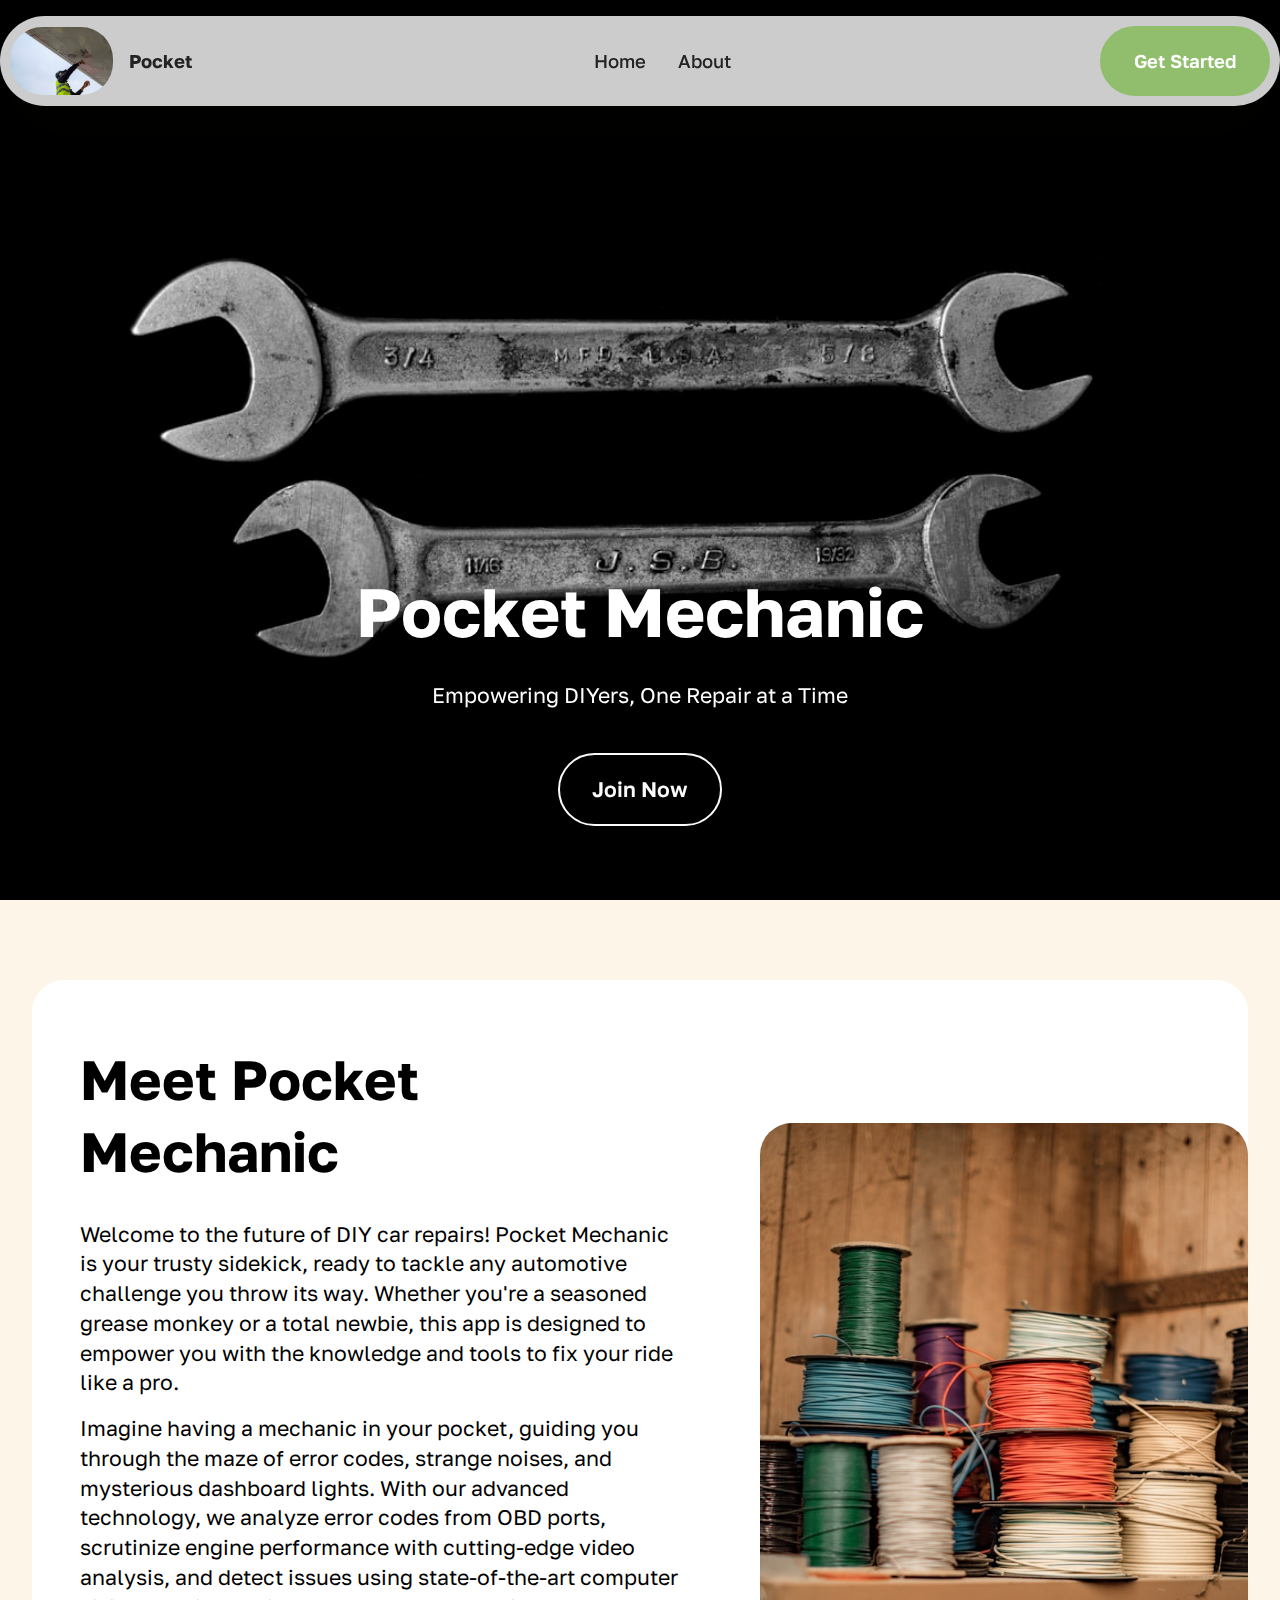
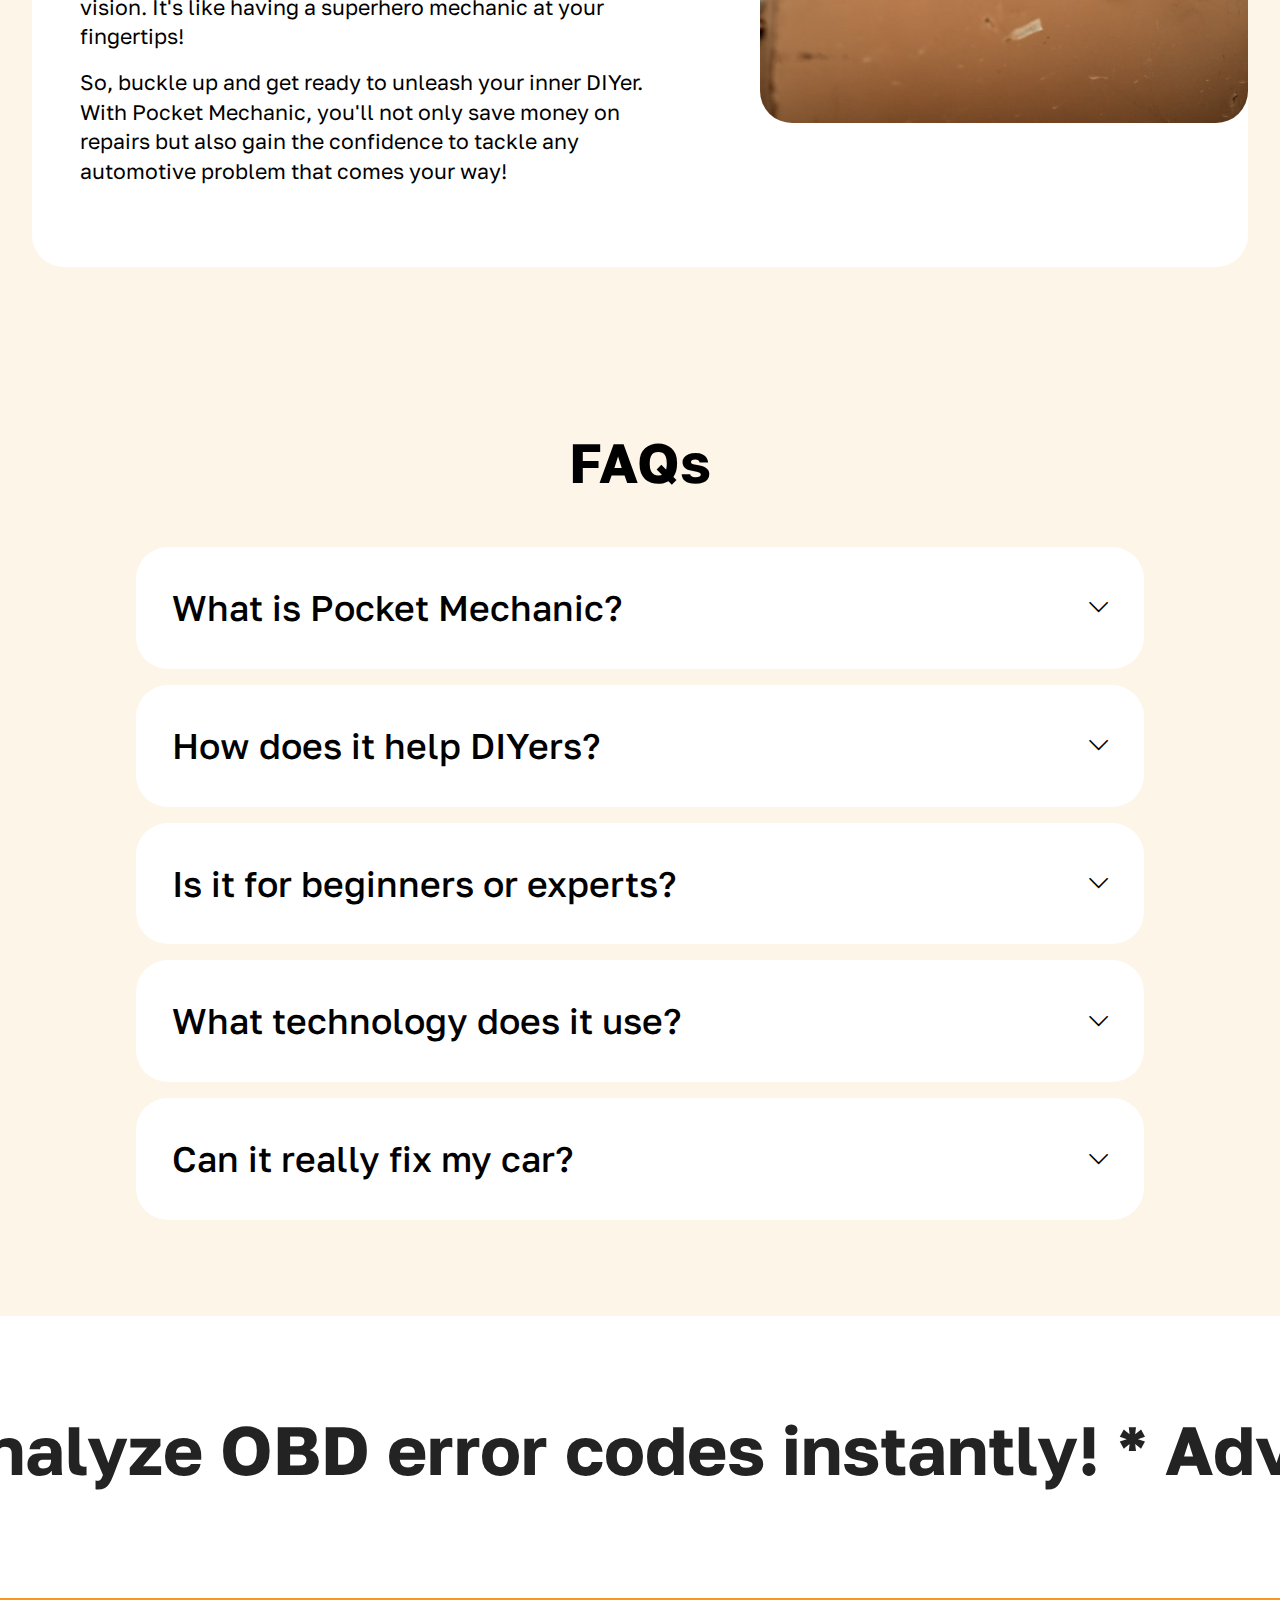
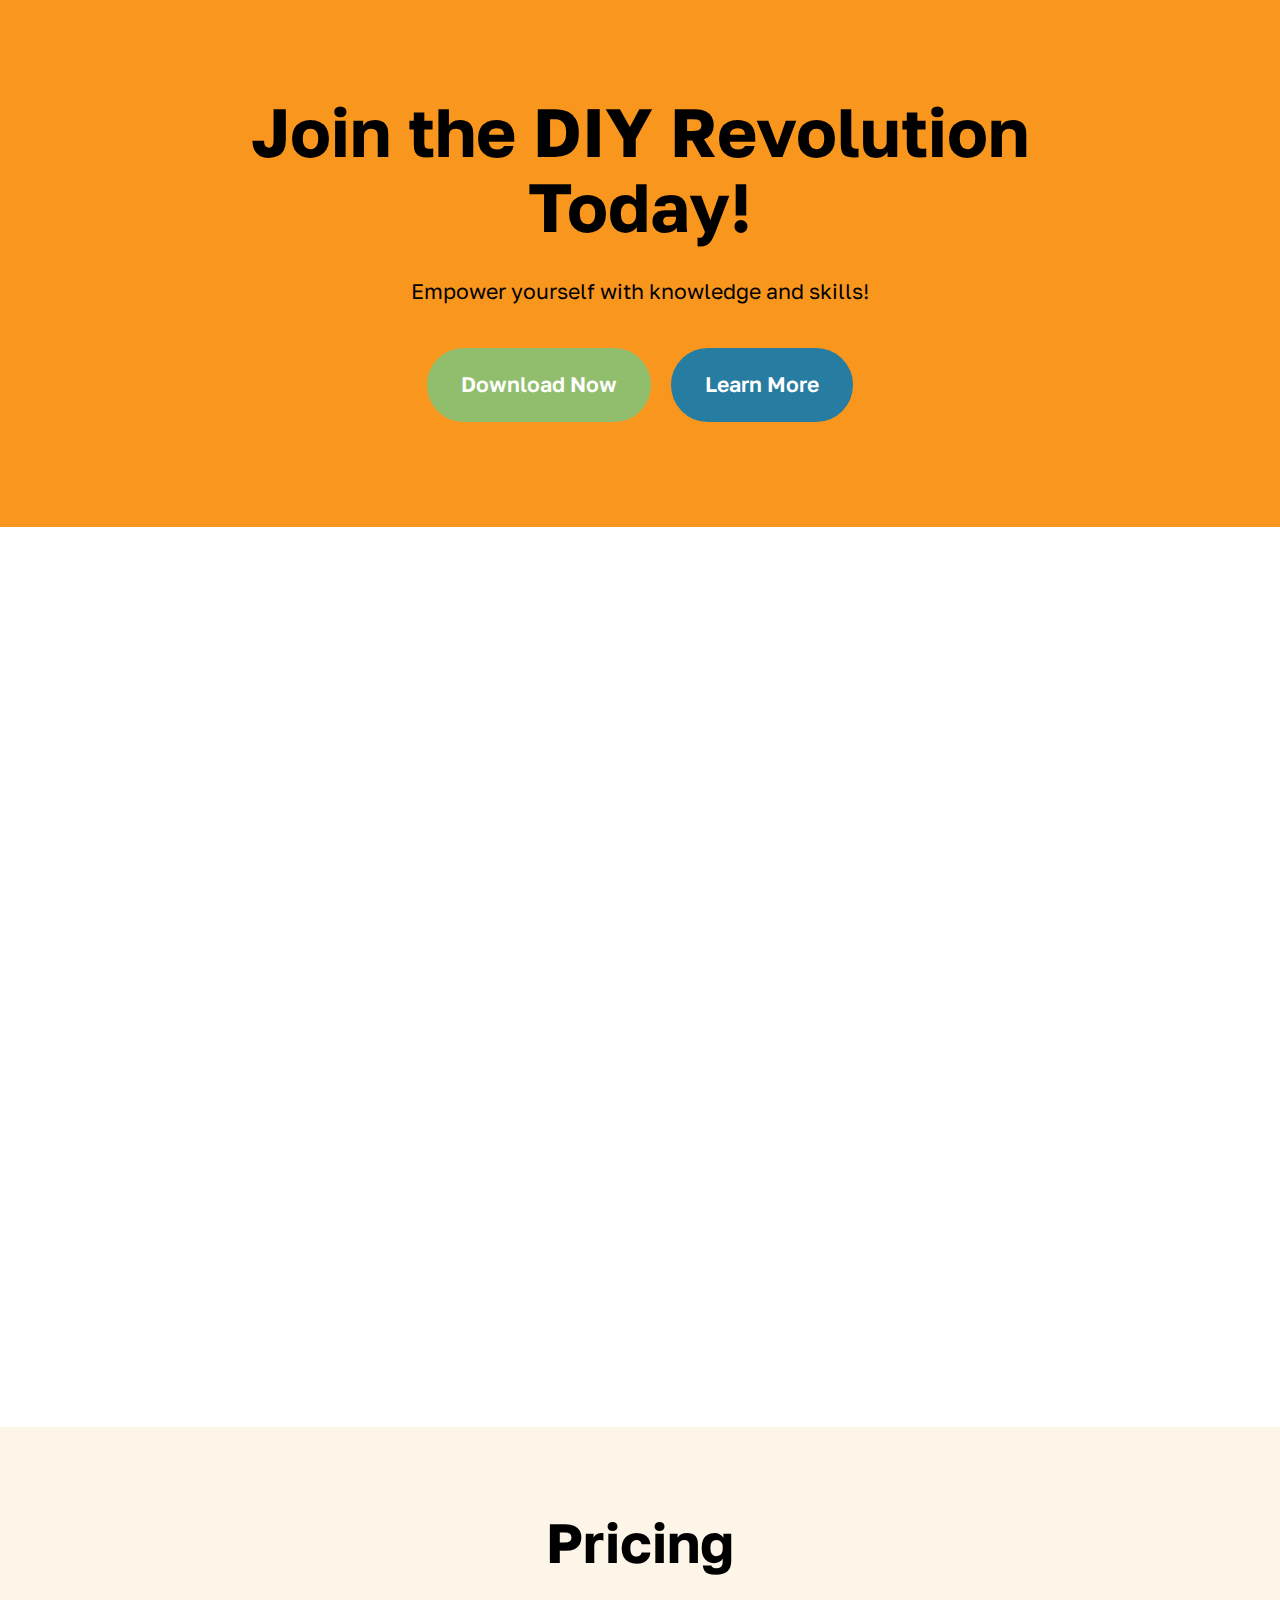
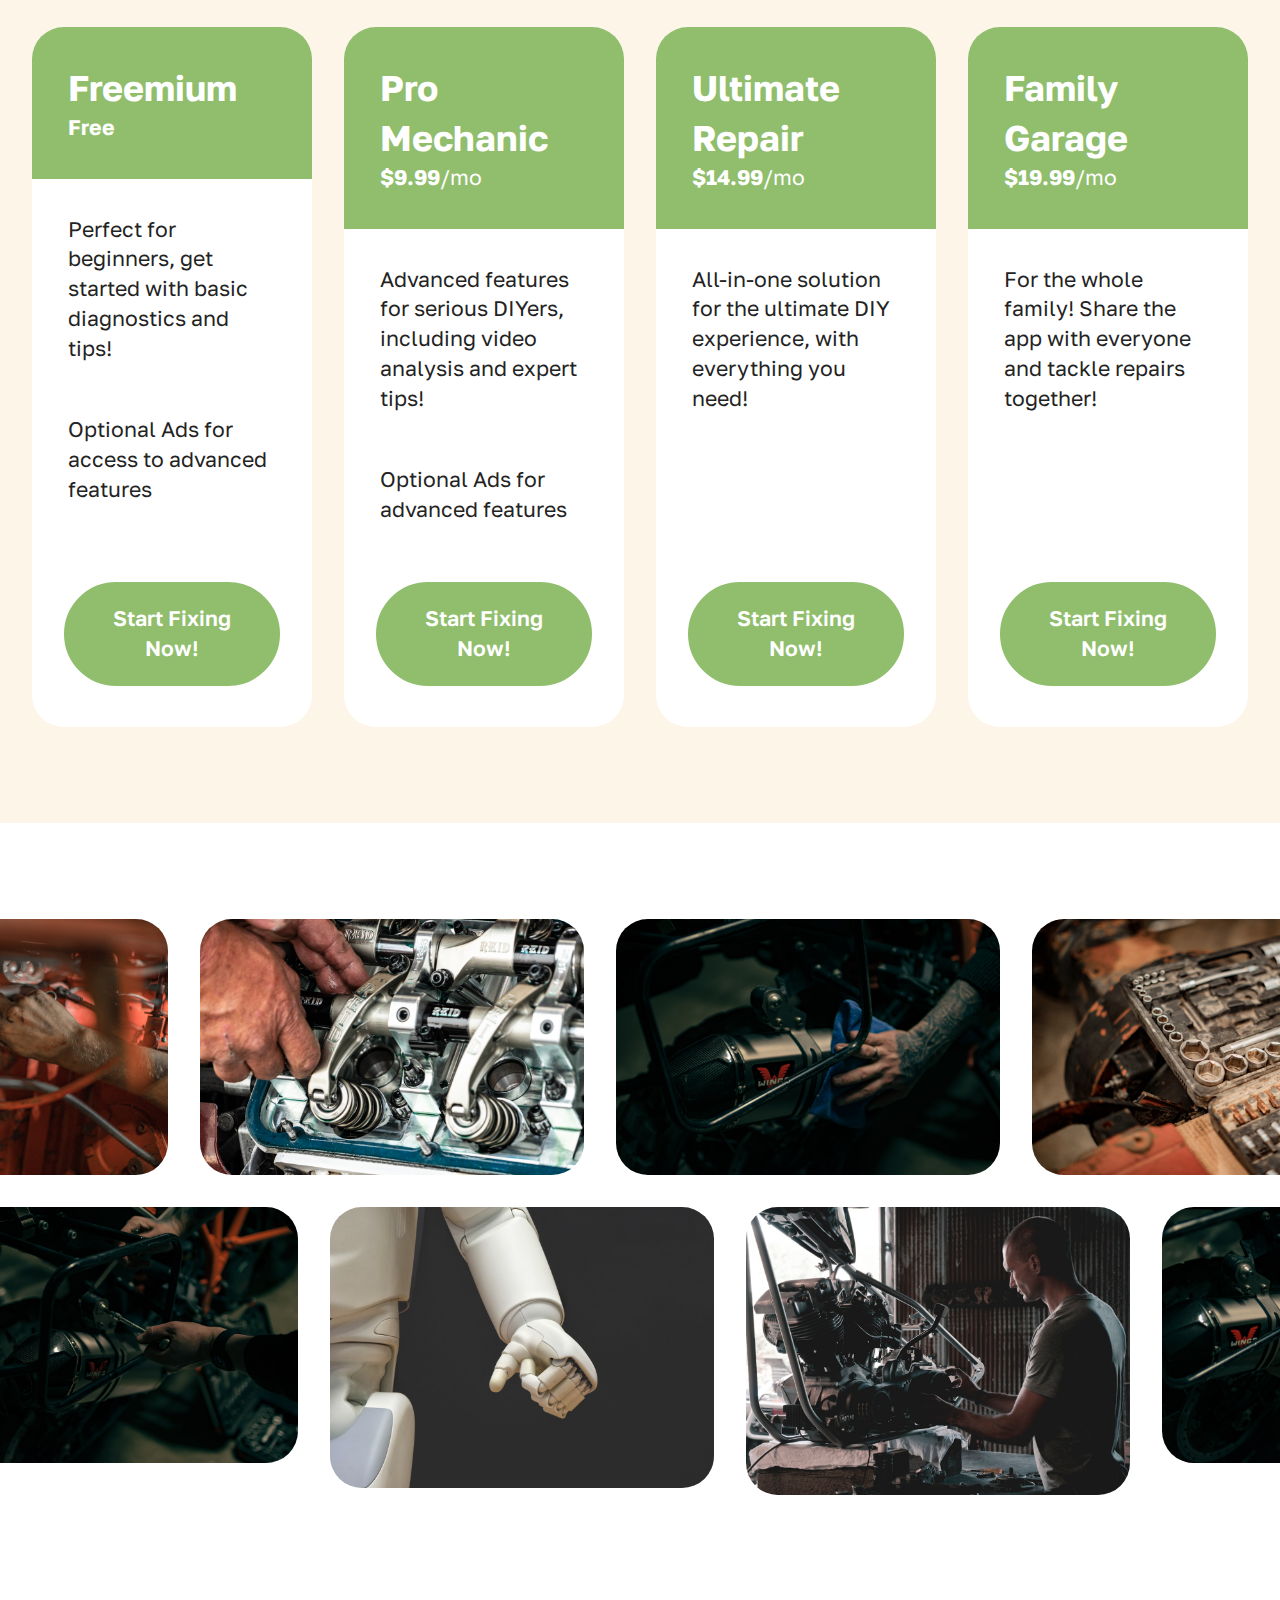
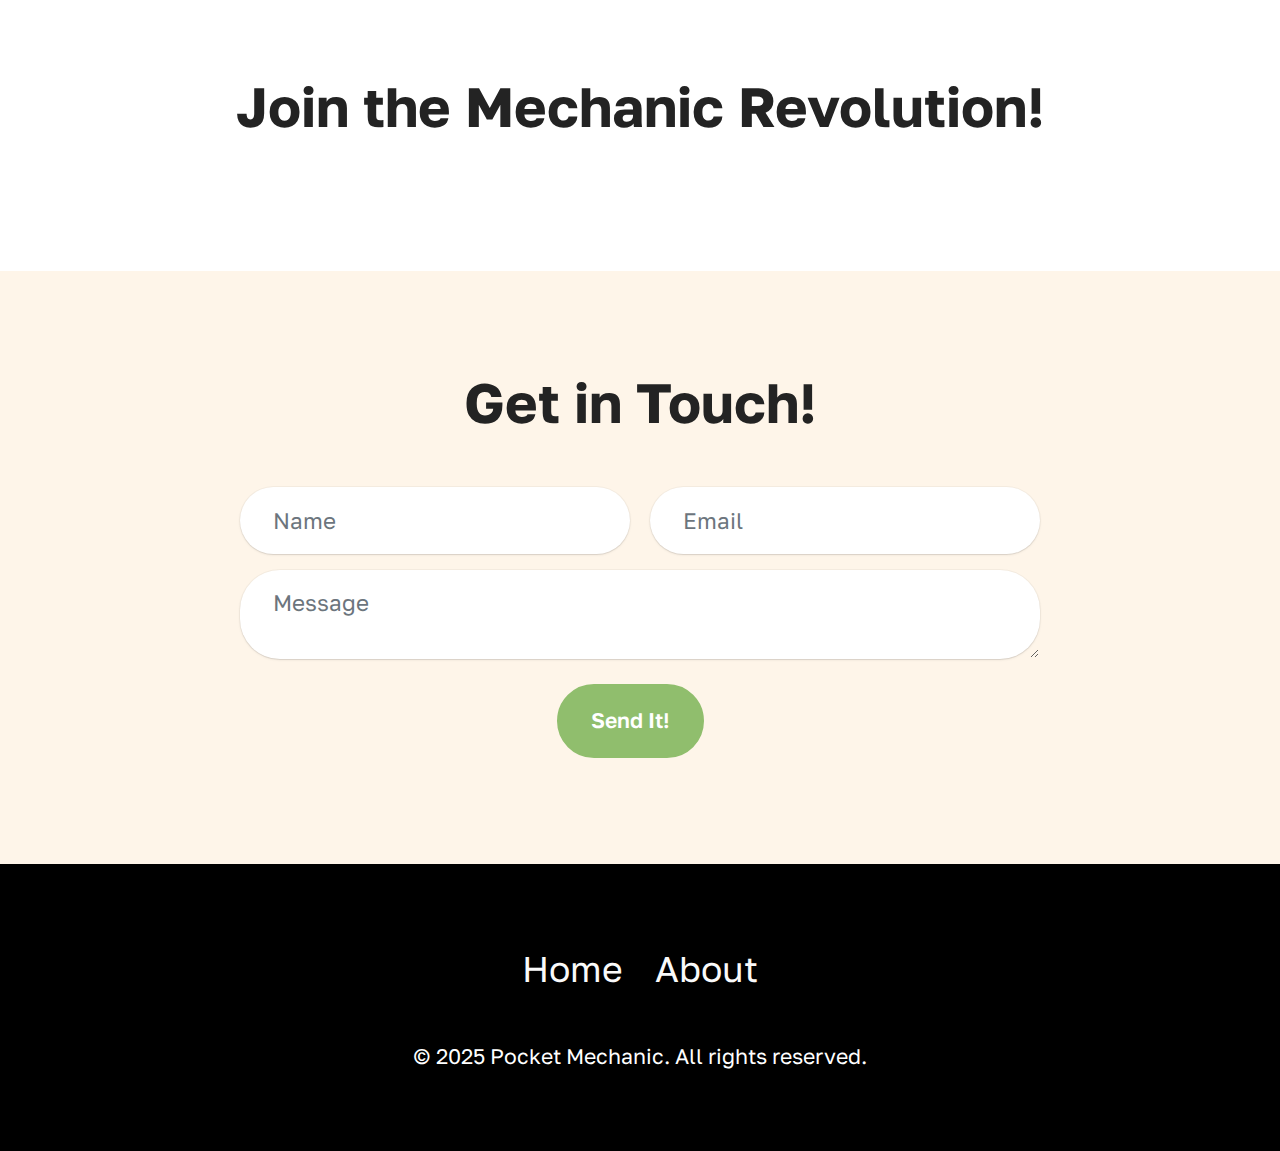
==== commit f444eb26: "fixed cost tiers" ====
--- a/index.html
+++ b/index.html
@@ -1,7 +1,7 @@
 <!DOCTYPE html>
 <html  >
 <head>
-  <!-- Site made with Mobirise Website Builder v5.9.18, https://mobirise.com -->
+
   <meta charset="UTF-8">
   <meta http-equiv="X-UA-Compatible" content="IE=edge">
   <meta name="generator" content="Mobirise v5.9.18, mobirise.com">
@@ -268,13 +268,16 @@
                 <div class="item-wrapper">
                     <div class="item-head">
                         <h5 class="item-title mbr-fonts-style mb-0 display-5">
-                            <strong>Ad-</strong></h5>
+                            <strong>Freemium</strong></h5>
                         <h6 class="item-subtitle mbr-fonts-style mt-0 mb-0 display-7">
-                            <strong>$4.99</strong>/mo
+                            <strong>Free</strong>
                         </h6>
                     </div>
                     <div class="item-content">
                         <p class="mbr-text mbr-fonts-style display-7">Perfect for beginners, get started with basic diagnostics and tips!</p>
+                    </div>
+                    <div class="item-content">
+                        <p class="mbr-text mbr-fonts-style display-7">Optional Ads for access to advanced features</p>
                     </div>
                     <div class="mbr-section-btn item-footer">
                         <a href="" class="btn item-btn btn-primary display-7">Start Fixing Now!</a>
@@ -293,6 +296,9 @@
                     </div>
                     <div class="item-content">
                         <p class="mbr-text mbr-fonts-style display-7">Advanced features for serious DIYers, including video analysis and expert tips!</p>
+                    </div>
+                    <div class="item-content">
+                        <p class="mbr-text mbr-fonts-style display-7">Optional Ads for advanced features</p>
                     </div>
                     <div class="mbr-section-btn item-footer">
                         <a href="" class="btn item-btn btn-primary display-7">Start Fixing Now!</a>
@@ -482,7 +488,7 @@
             </div>
         </div>
     </div>
-</section><section class="display-7" style="padding: 0;align-items: center;justify-content: center;flex-wrap: wrap;    align-content: center;display: flex;position: relative;height: 4rem;"><a href="https://mobiri.se/2190306" style="flex: 1 1;height: 4rem;position: absolute;width: 100%;z-index: 1;"><img alt="" style="height: 4rem;" src="[data-uri]"></a><p style="margin: 0;text-align: center;" class="display-7">&#8204;</p><a style="z-index:1" href="https://mobirise.com/builder/ai-website-creator.html">Best AI Website Creator</a></section><script src="assets/bootstrap/js/bootstrap.bundle.min.js"></script>  <script src="assets/parallax/jarallax.js"></script>  <script src="assets/smoothscroll/smooth-scroll.js"></script>  <script src="assets/ytplayer/index.js"></script>  <script src="assets/dropdown/js/navbar-dropdown.js"></script>  <script src="assets/mbr-switch-arrow/mbr-switch-arrow.js"></script>  <script src="assets/scrollgallery/scroll-gallery.js"></script>  <script src="assets/theme/js/script.js"></script>  <script src="assets/formoid/formoid.min.js"></script>  
+</section><script src="assets/bootstrap/js/bootstrap.bundle.min.js"></script>  <script src="assets/parallax/jarallax.js"></script>  <script src="assets/smoothscroll/smooth-scroll.js"></script>  <script src="assets/ytplayer/index.js"></script>  <script src="assets/dropdown/js/navbar-dropdown.js"></script>  <script src="assets/mbr-switch-arrow/mbr-switch-arrow.js"></script>  <script src="assets/scrollgallery/scroll-gallery.js"></script>  <script src="assets/theme/js/script.js"></script>  <script src="assets/formoid/formoid.min.js"></script>  
   
   
 </body>
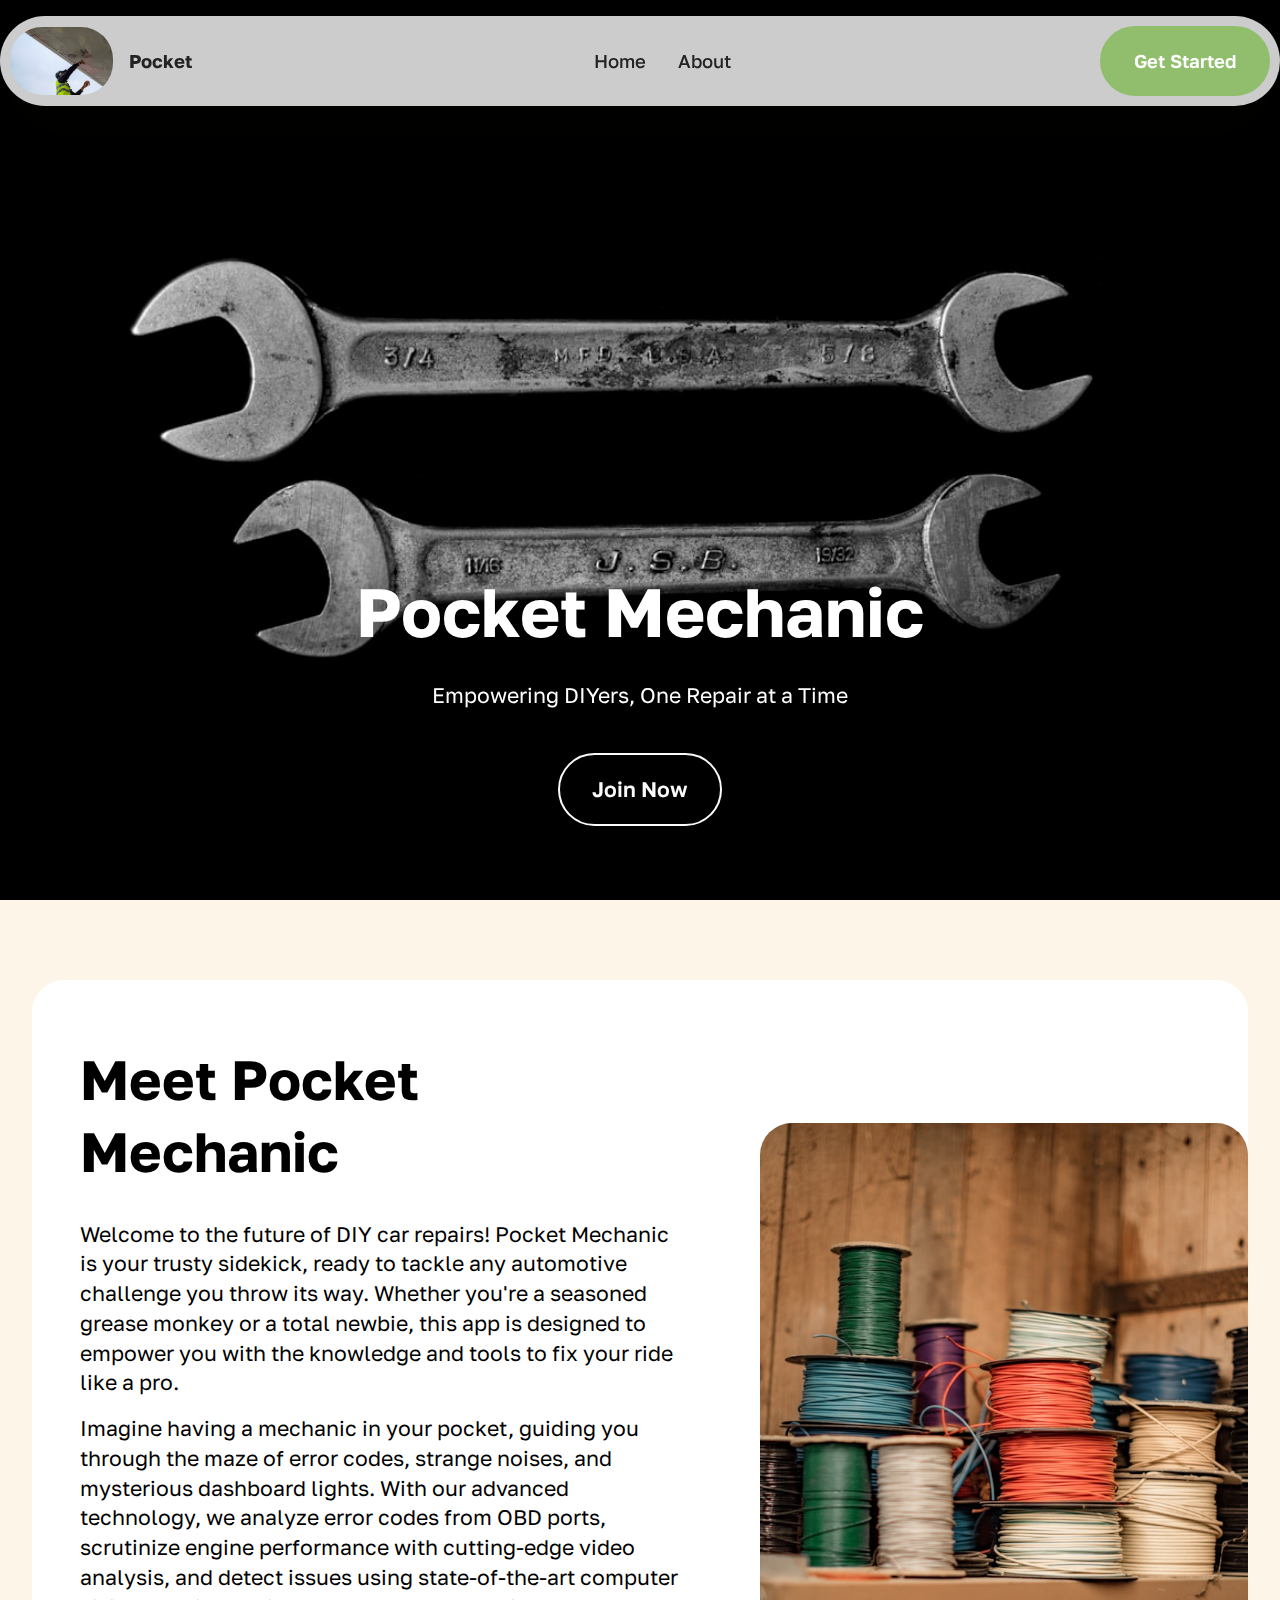
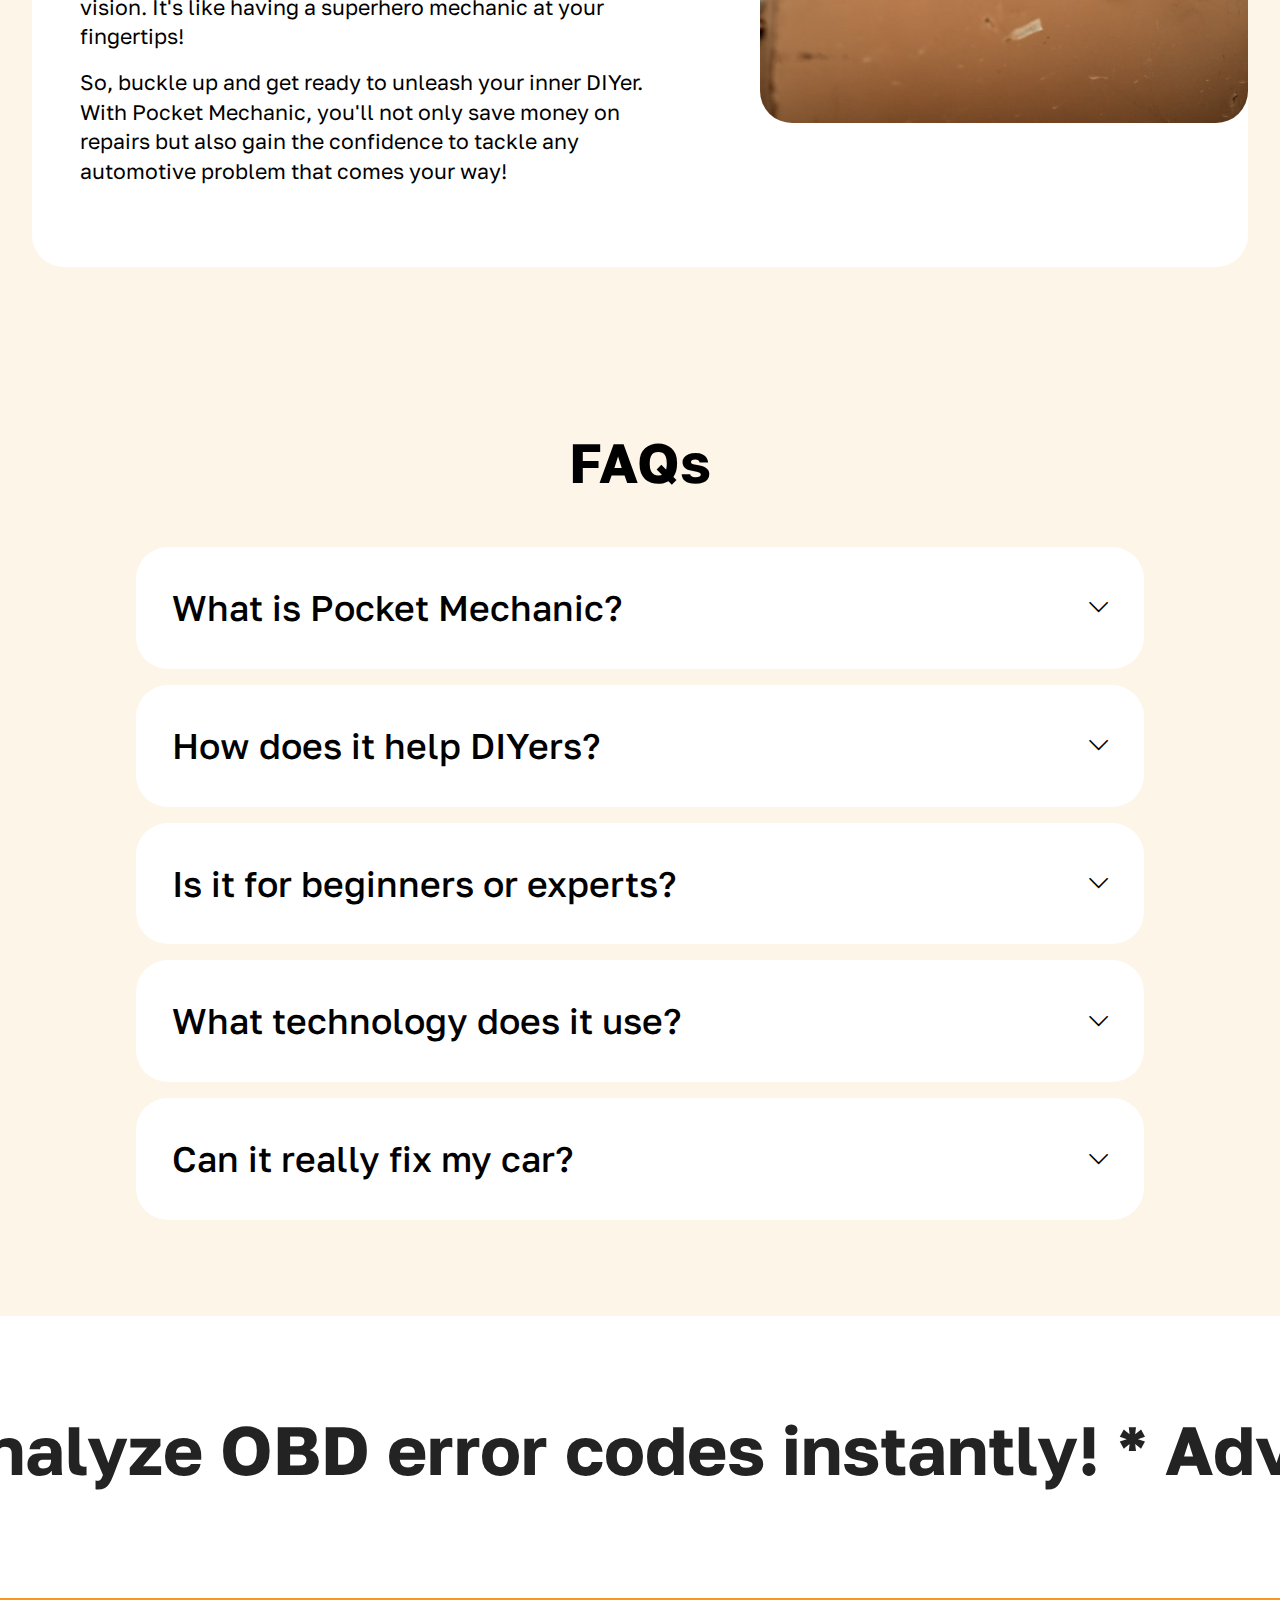
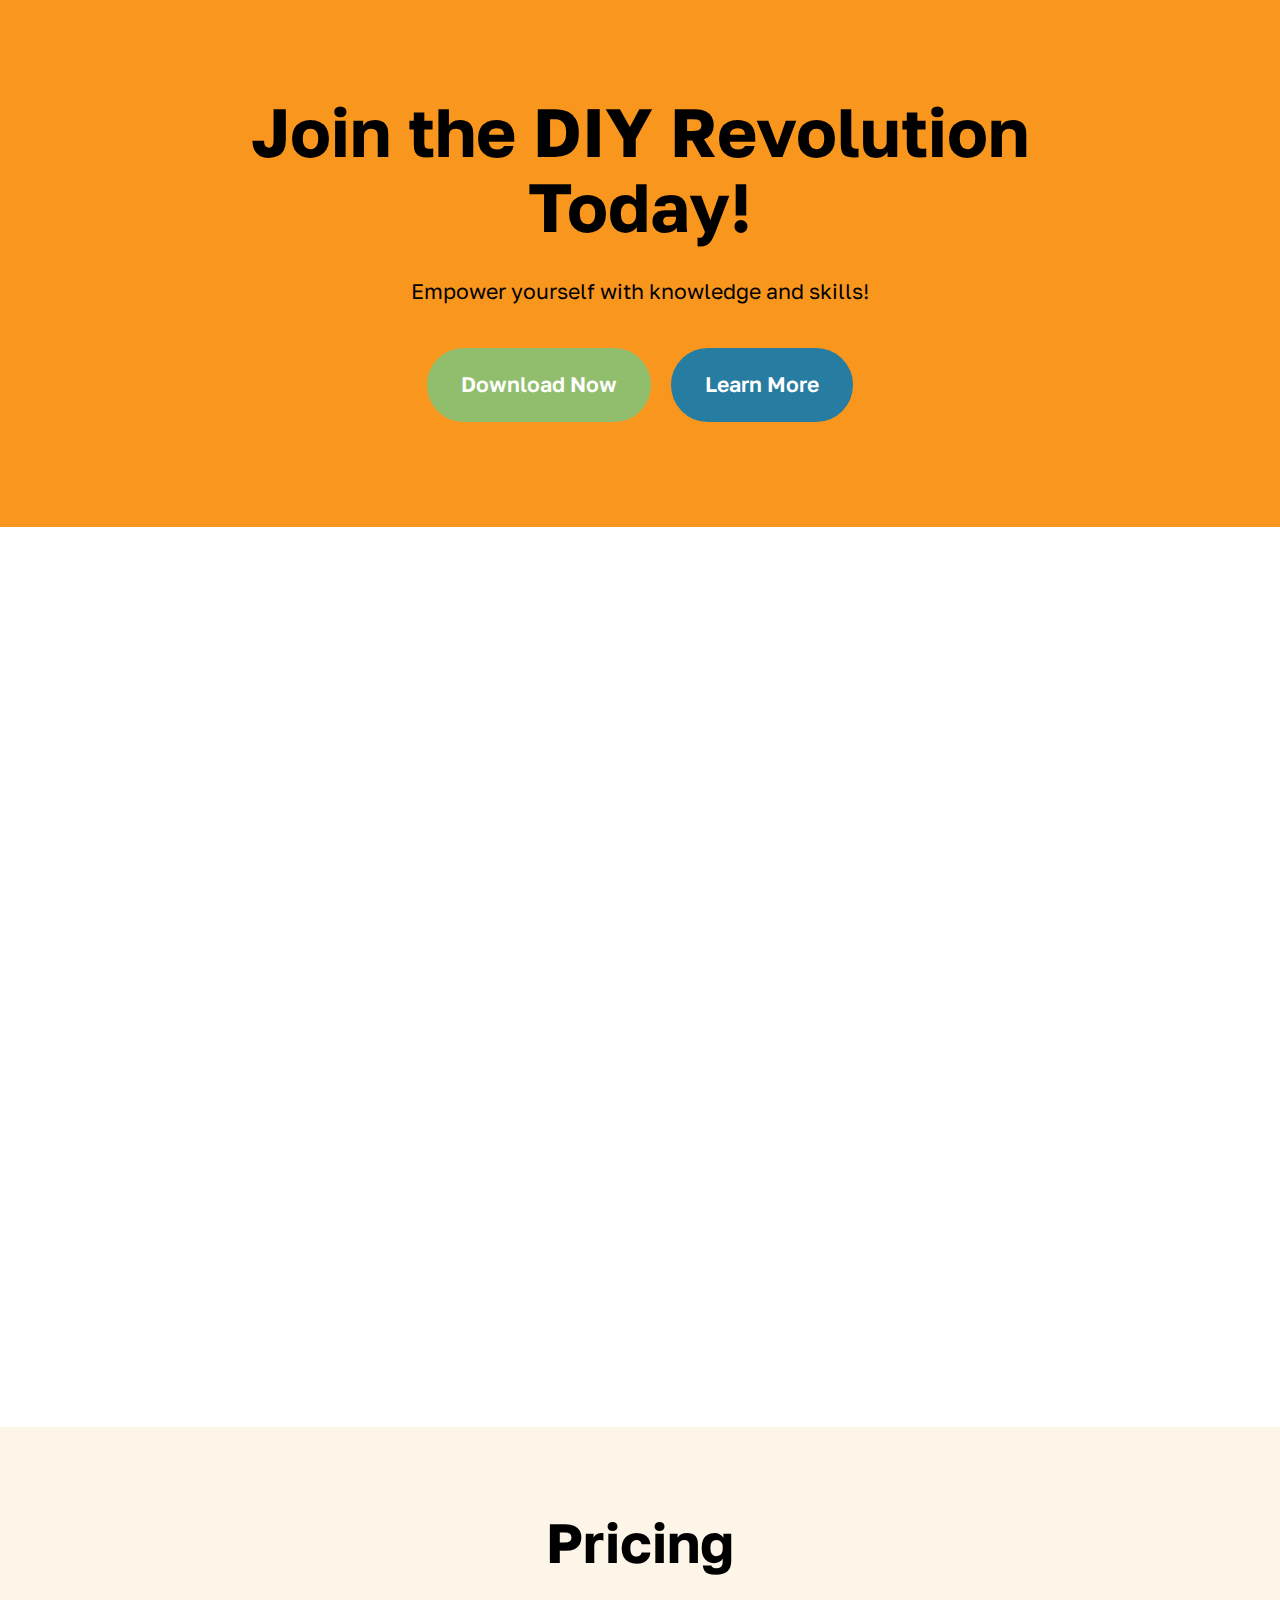
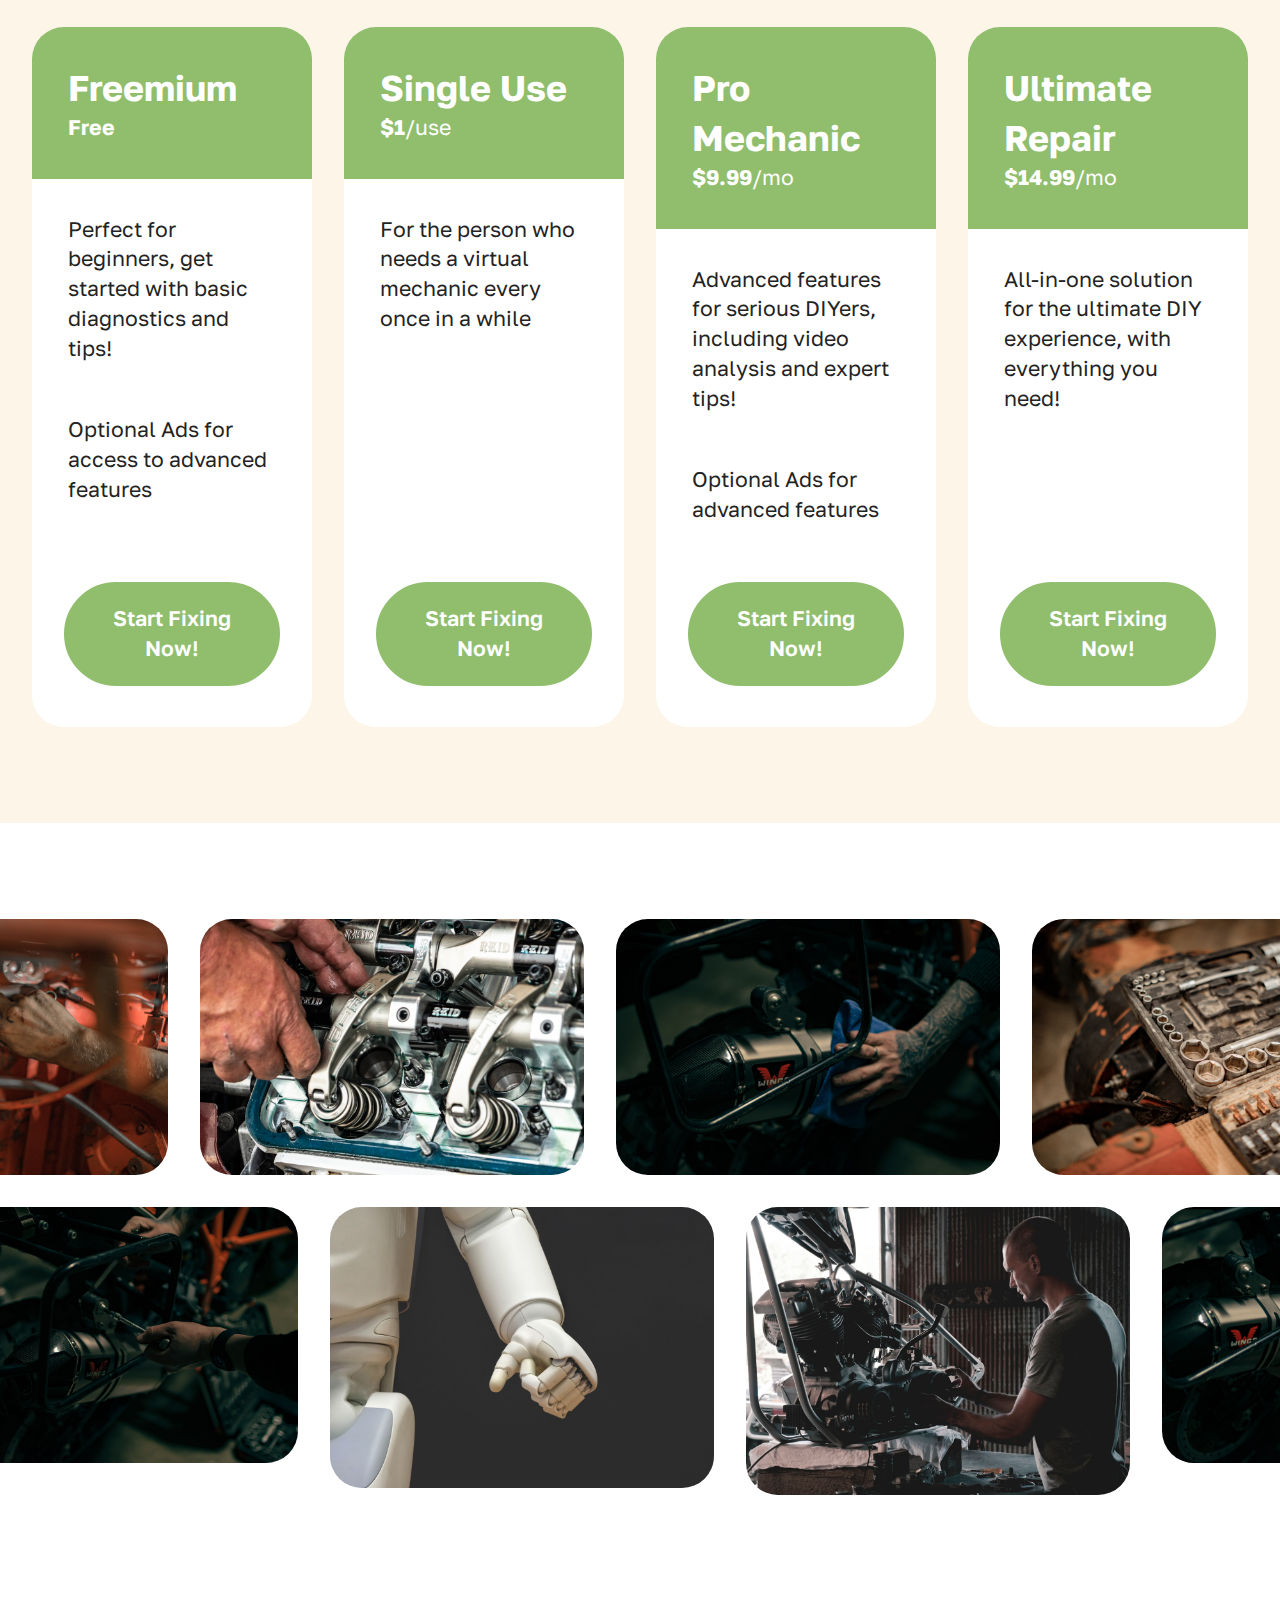
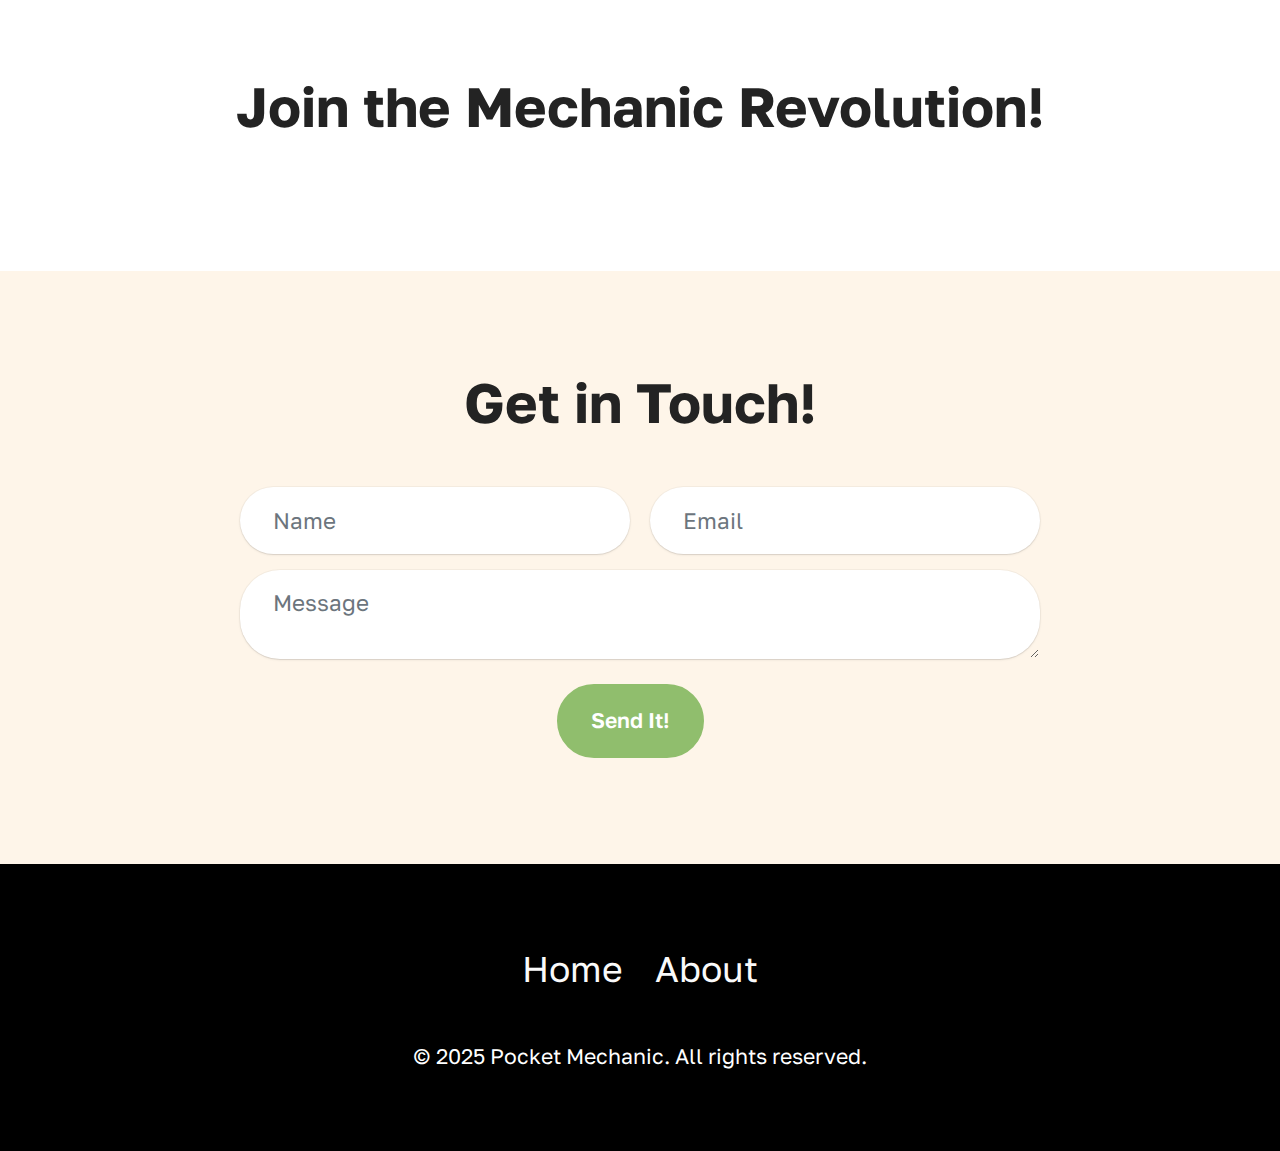
==== commit 63c0c2de: "Update index.html" ====
--- a/index.html
+++ b/index.html
@@ -288,6 +288,24 @@
                 <div class="item-wrapper">
                     <div class="item-head">
                         <h5 class="item-title mbr-fonts-style mb-0 display-5">
+                            <strong>Single Use</strong>
+                        </h5>
+                        <h6 class="item-subtitle mbr-fonts-style mt-0 mb-0 display-7">
+                            <strong>$1</strong>/use
+                        </h6>
+                    </div>
+                    <div class="item-content">
+                        <p class="mbr-text mbr-fonts-style display-7">For the person who needs a virtual mechanic every once in a while</p>
+                    </div>
+                    <div class="mbr-section-btn item-footer">
+                        <a href="" class="btn item-btn btn-primary display-7">Start Fixing Now!</a>
+                    </div>
+                </div>
+            </div>
+            <div class="item features-without-image col-12 col-md-6 col-lg-3 item-mb">
+                <div class="item-wrapper">
+                    <div class="item-head">
+                        <h5 class="item-title mbr-fonts-style mb-0 display-5">
                             <strong>Pro Mechanic</strong>
                         </h5>
                         <h6 class="item-subtitle mbr-fonts-style mt-0 mb-0 display-7">
@@ -318,25 +336,6 @@
                     </div>
                     <div class="item-content">
                         <p class="mbr-text mbr-fonts-style display-7">All-in-one solution for the ultimate DIY experience, with everything you need!</p>
-                    </div>
-                    <div class="mbr-section-btn item-footer">
-                        <a href="" class="btn item-btn btn-primary display-7">Start Fixing Now!</a>
-                    </div>
-                </div>
-            </div>
-
-            <div class="item features-without-image col-12 col-md-6 col-lg-3 item-mb">
-                <div class="item-wrapper">
-                    <div class="item-head">
-                        <h5 class="item-title mbr-fonts-style mb-0 display-5">
-                            <strong>Family Garage</strong>
-                        </h5>
-                        <h6 class="item-subtitle mbr-fonts-style mt-0 mb-0 display-7">
-                            <strong>$19.99</strong>/mo
-                        </h6>
-                    </div>
-                    <div class="item-content">
-                        <p class="mbr-text mbr-fonts-style display-7">For the whole family! Share the app with everyone and tackle repairs together!</p>
                     </div>
                     <div class="mbr-section-btn item-footer">
                         <a href="" class="btn item-btn btn-primary display-7">Start Fixing Now!</a>
@@ -492,4 +491,4 @@
   
   
 </body>
-</html>+</html>
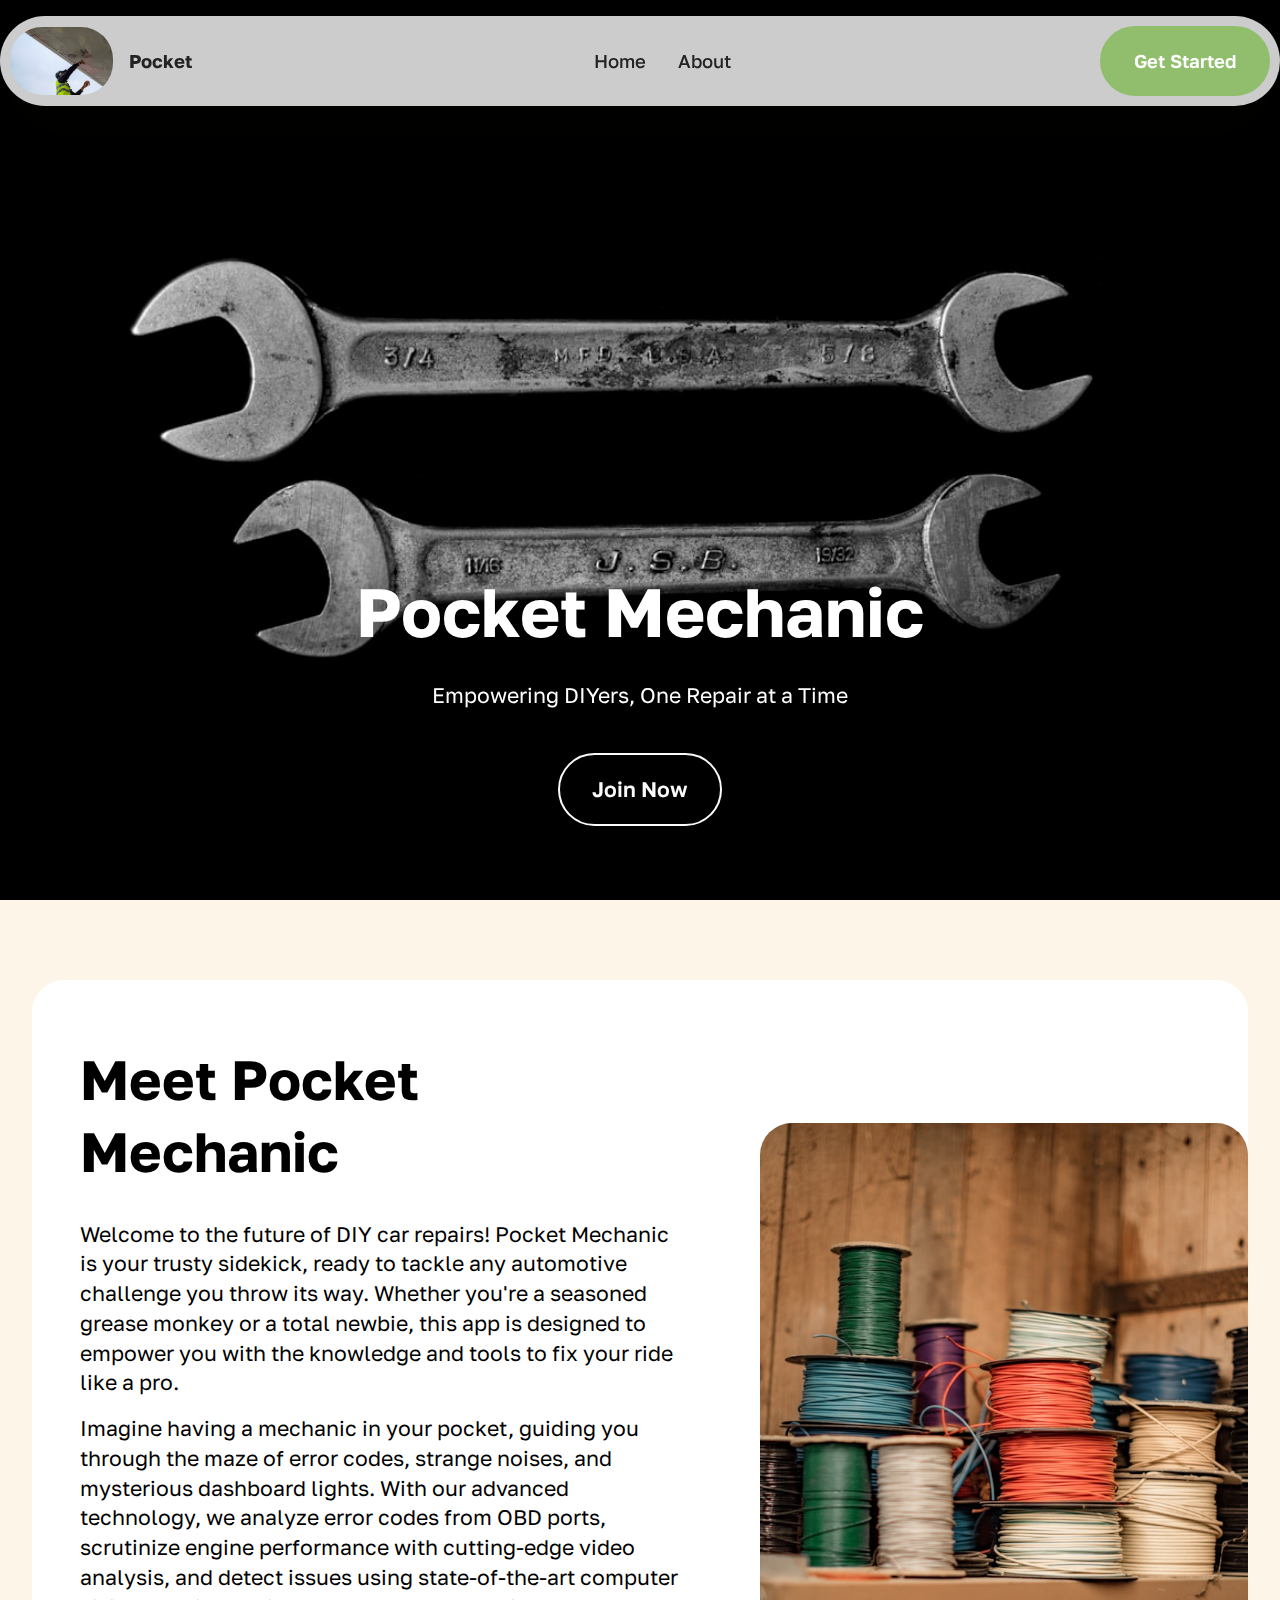
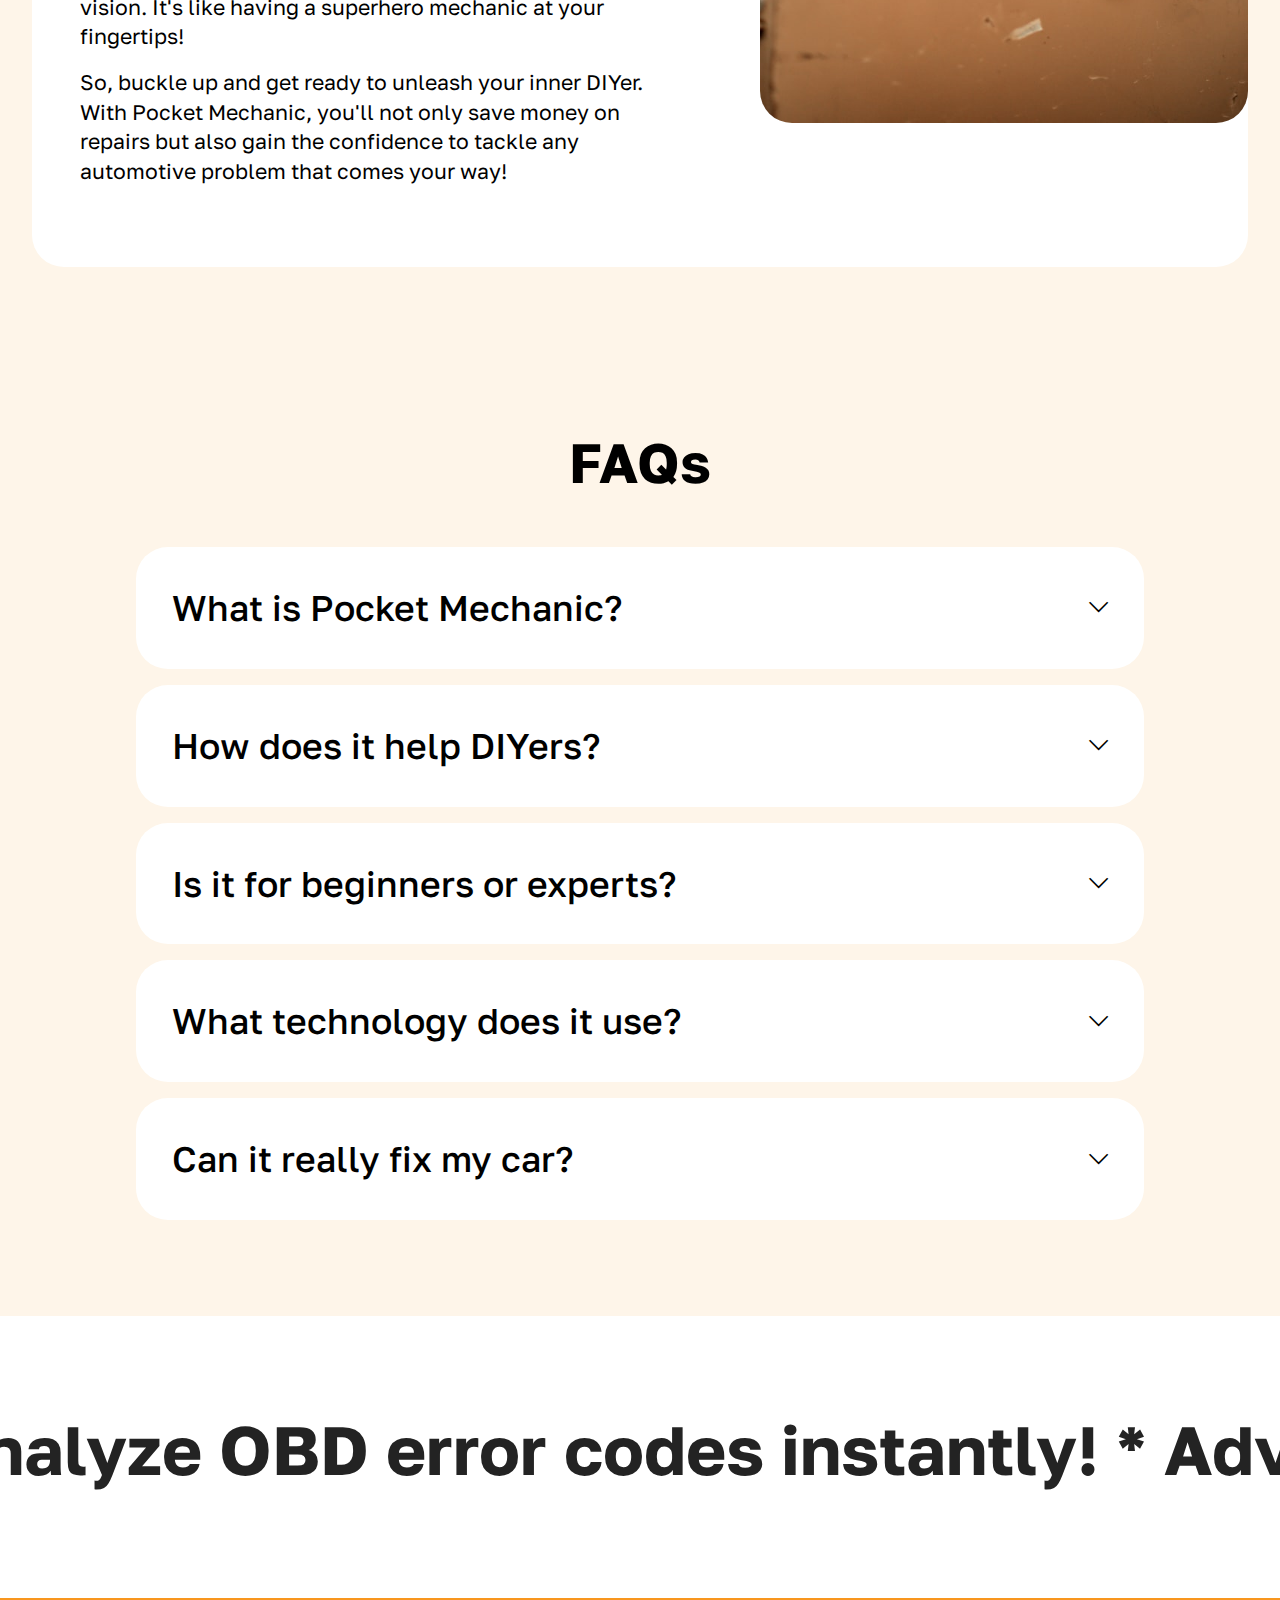
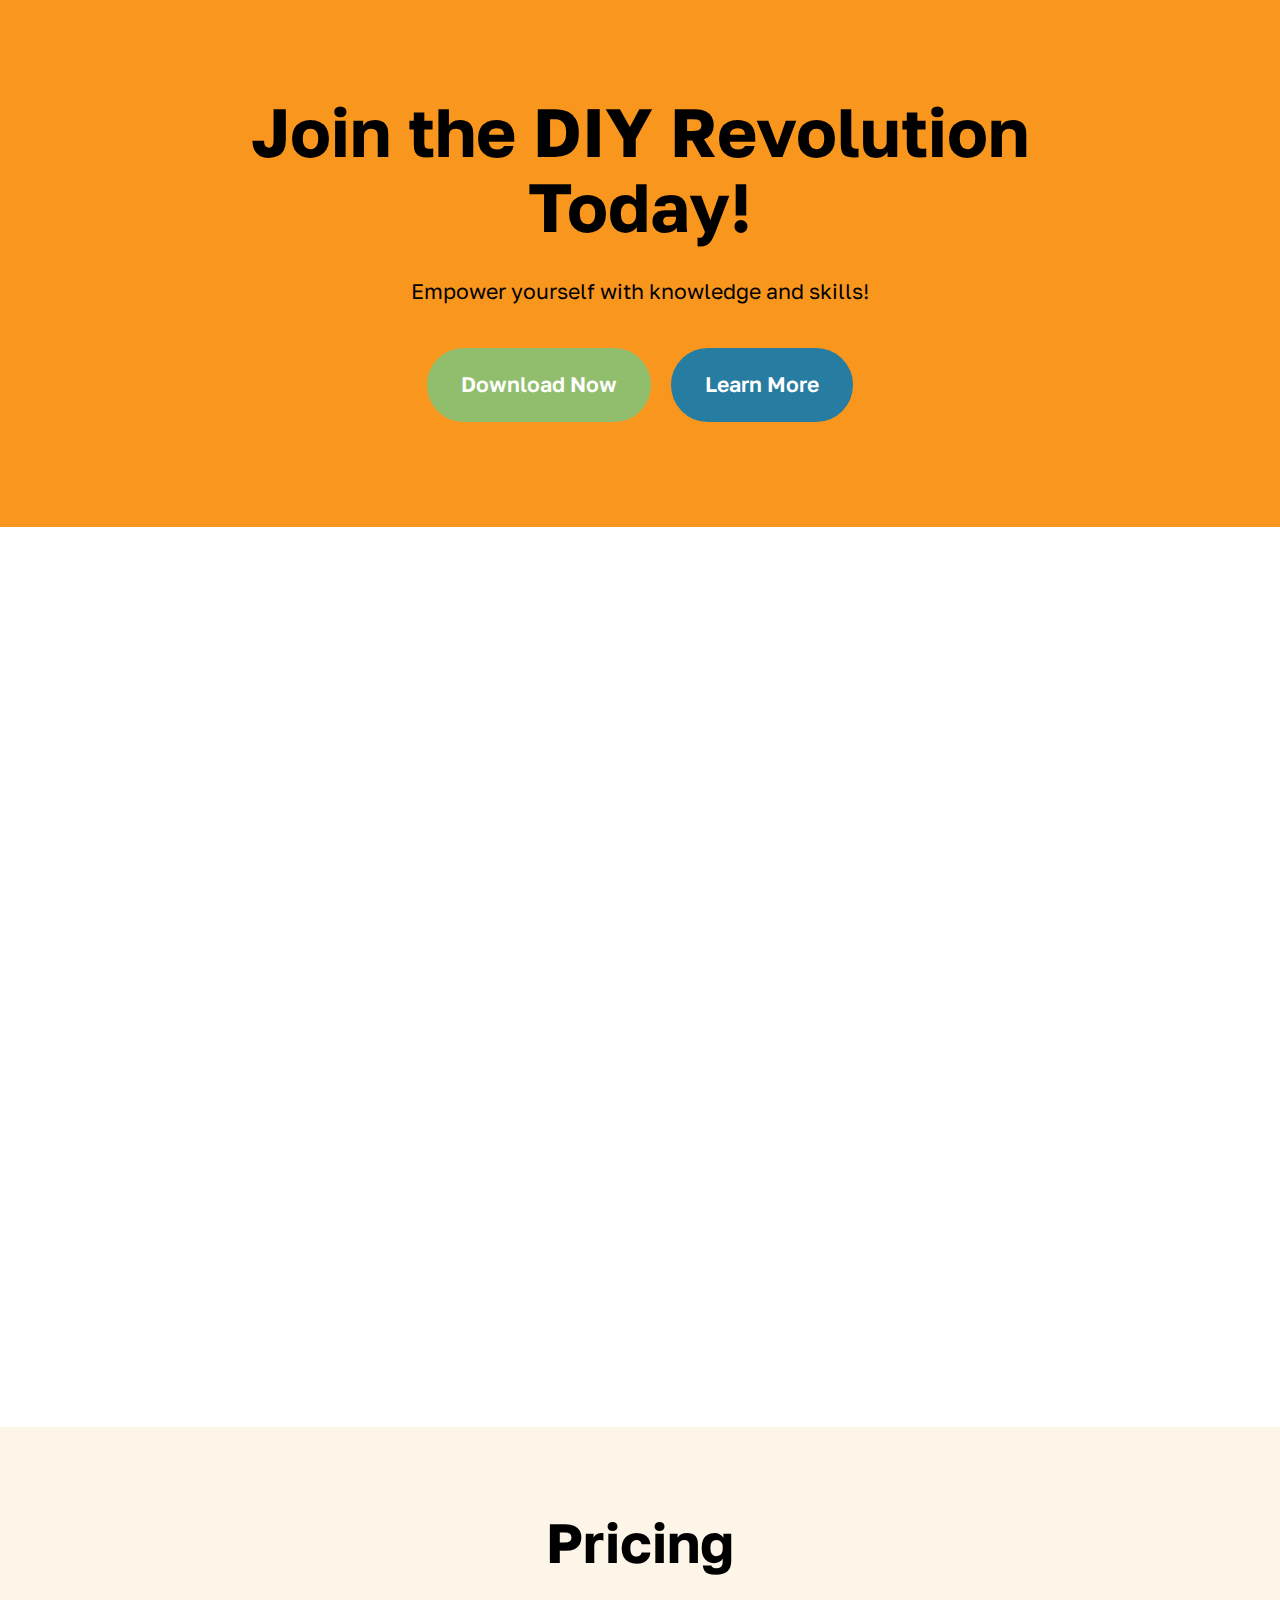
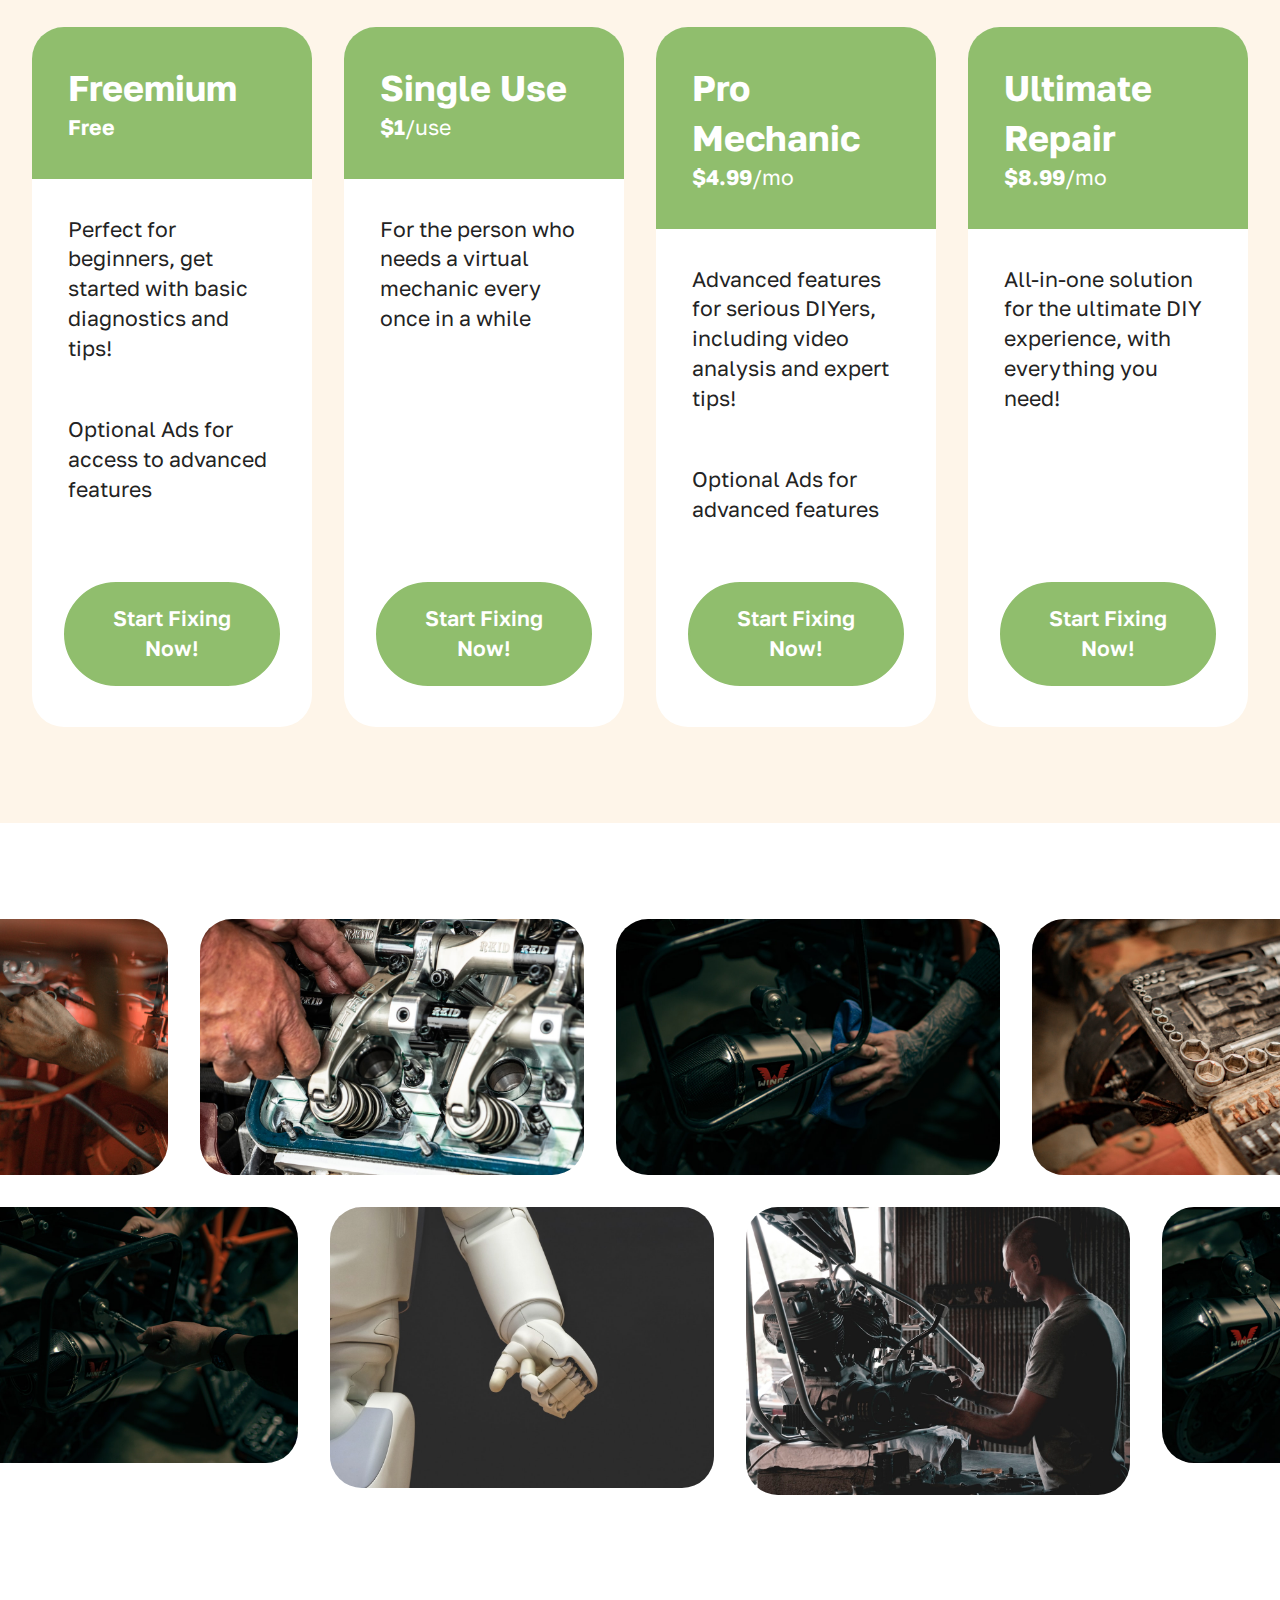
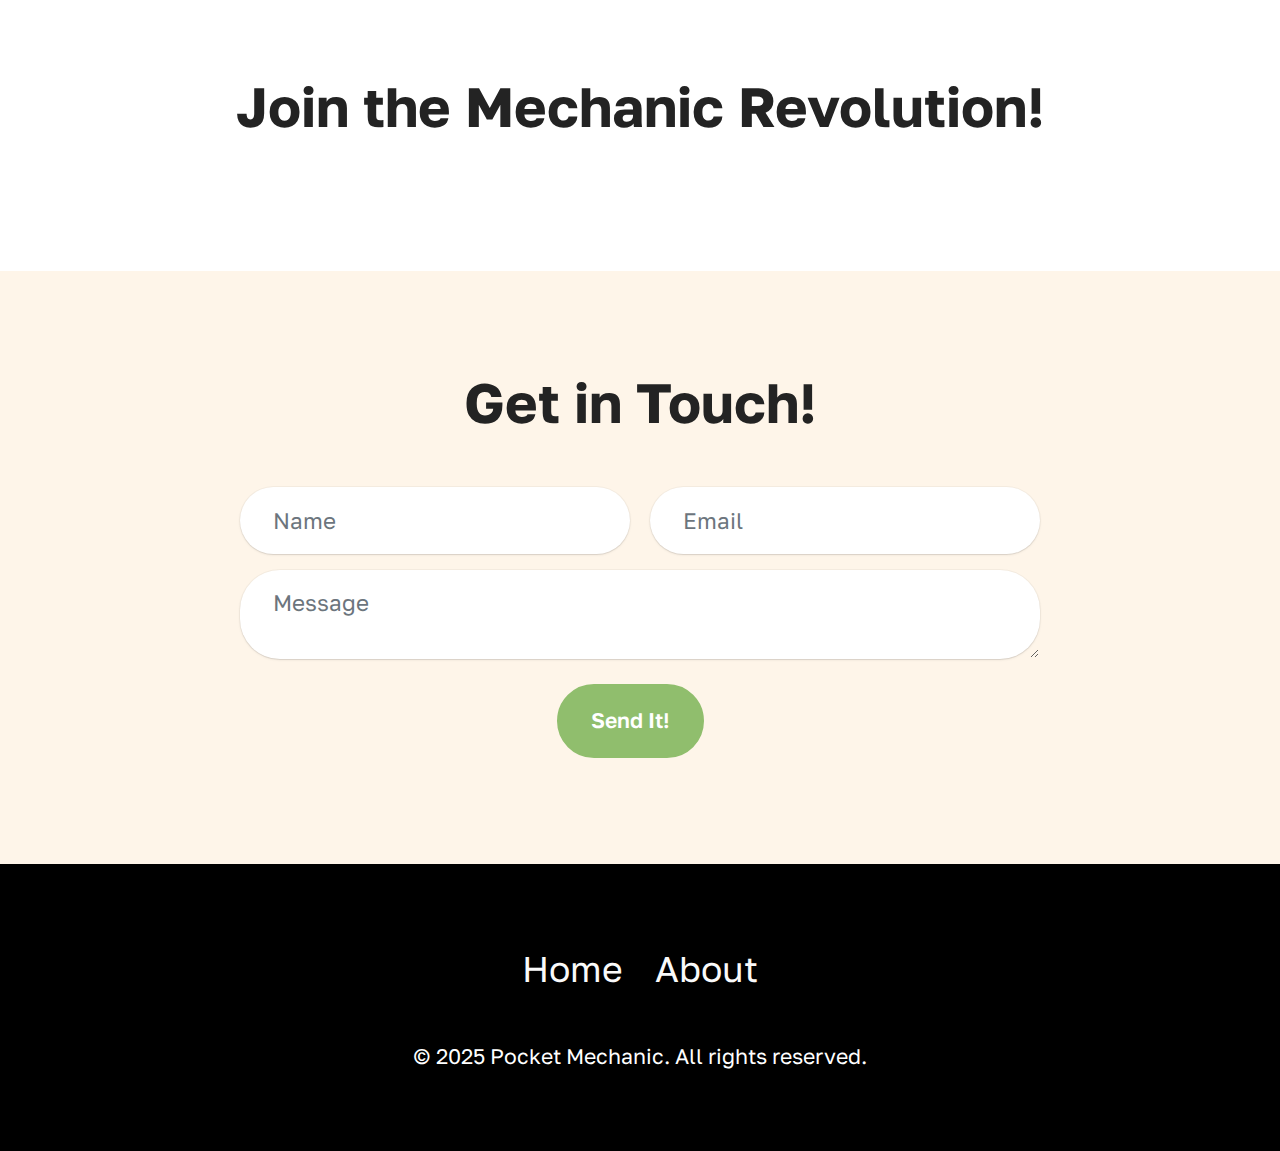
==== commit 7ccf5bf5: "updated pricing" ====
--- a/index.html
+++ b/index.html
@@ -309,7 +309,7 @@
                             <strong>Pro Mechanic</strong>
                         </h5>
                         <h6 class="item-subtitle mbr-fonts-style mt-0 mb-0 display-7">
-                            <strong>$9.99</strong>/mo
+                            <strong>$4.99</strong>/mo
                         </h6>
                     </div>
                     <div class="item-content">
@@ -331,7 +331,7 @@
                             <strong>Ultimate Repair</strong>
                         </h5>
                         <h6 class="item-subtitle mbr-fonts-style mt-0 mb-0 display-7">
-                            <strong>$14.99</strong>/mo
+                            <strong>$8.99</strong>/mo
                         </h6>
                     </div>
                     <div class="item-content">
